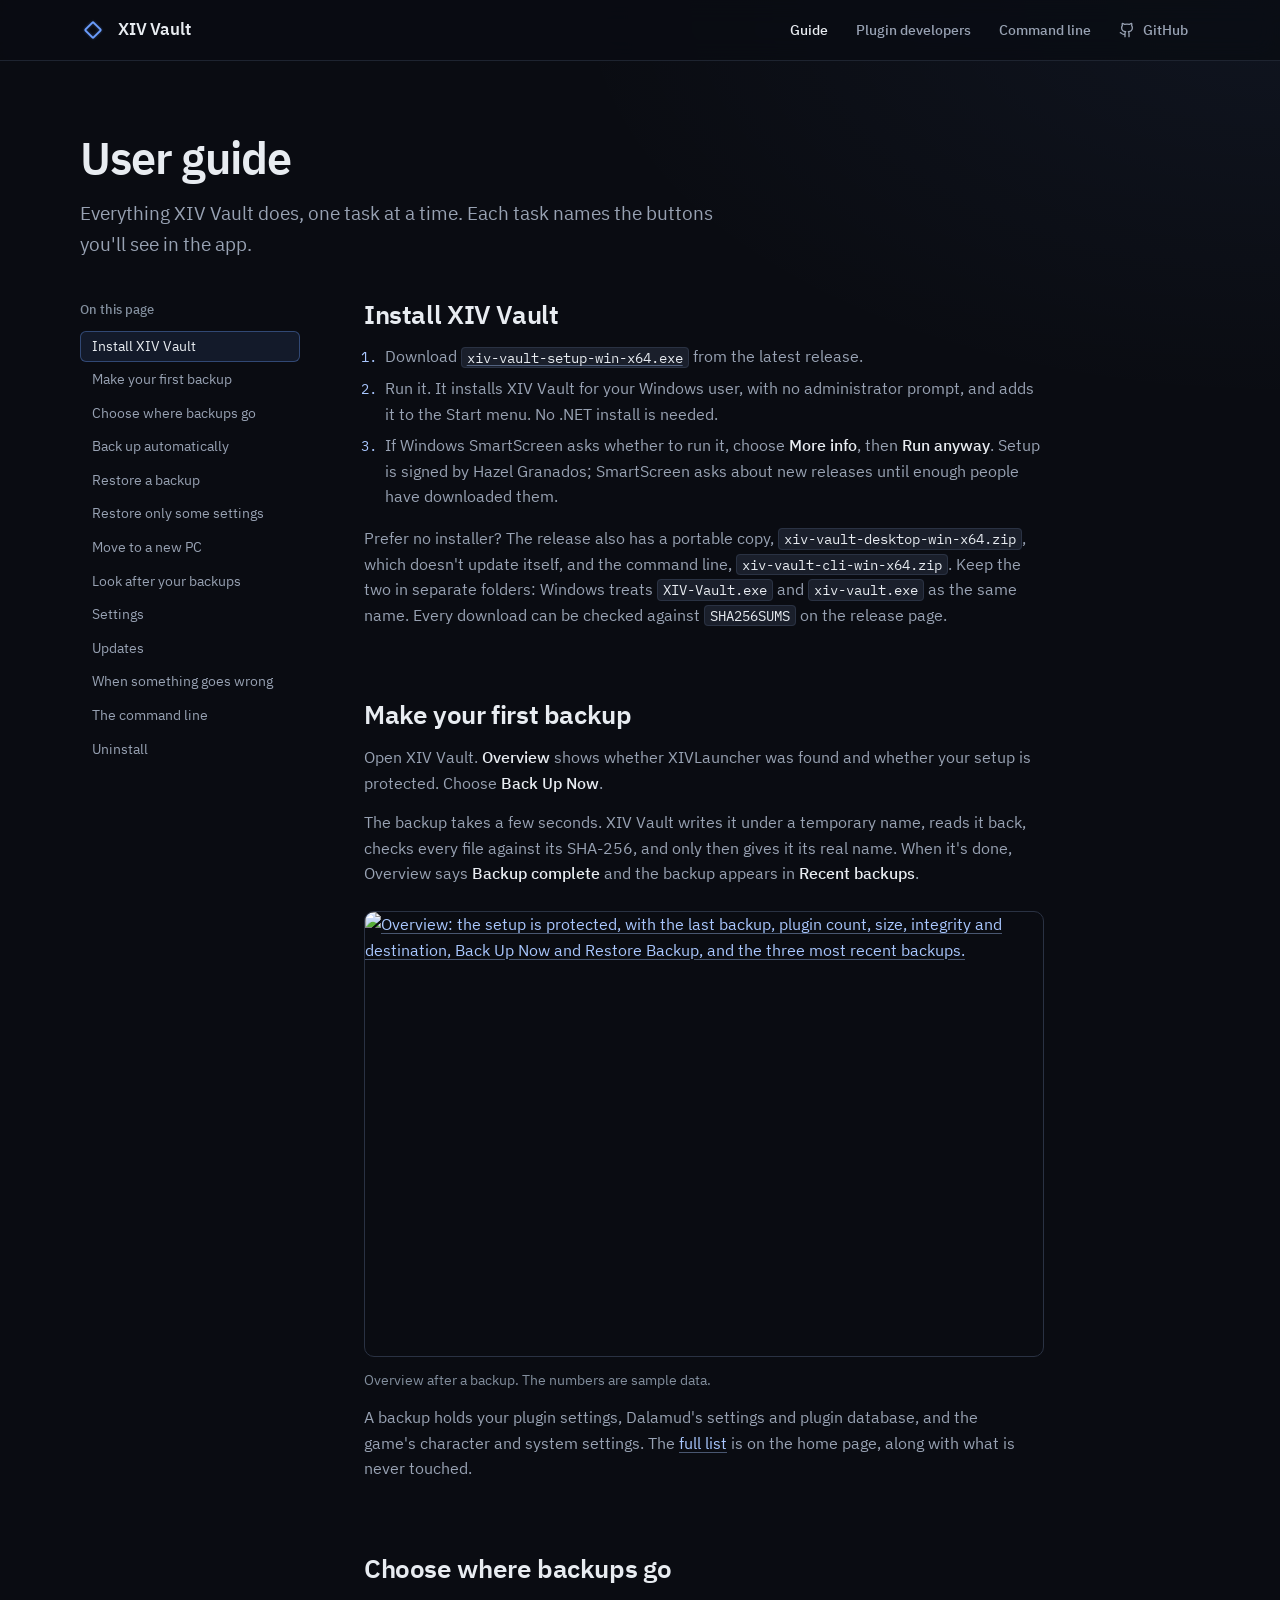
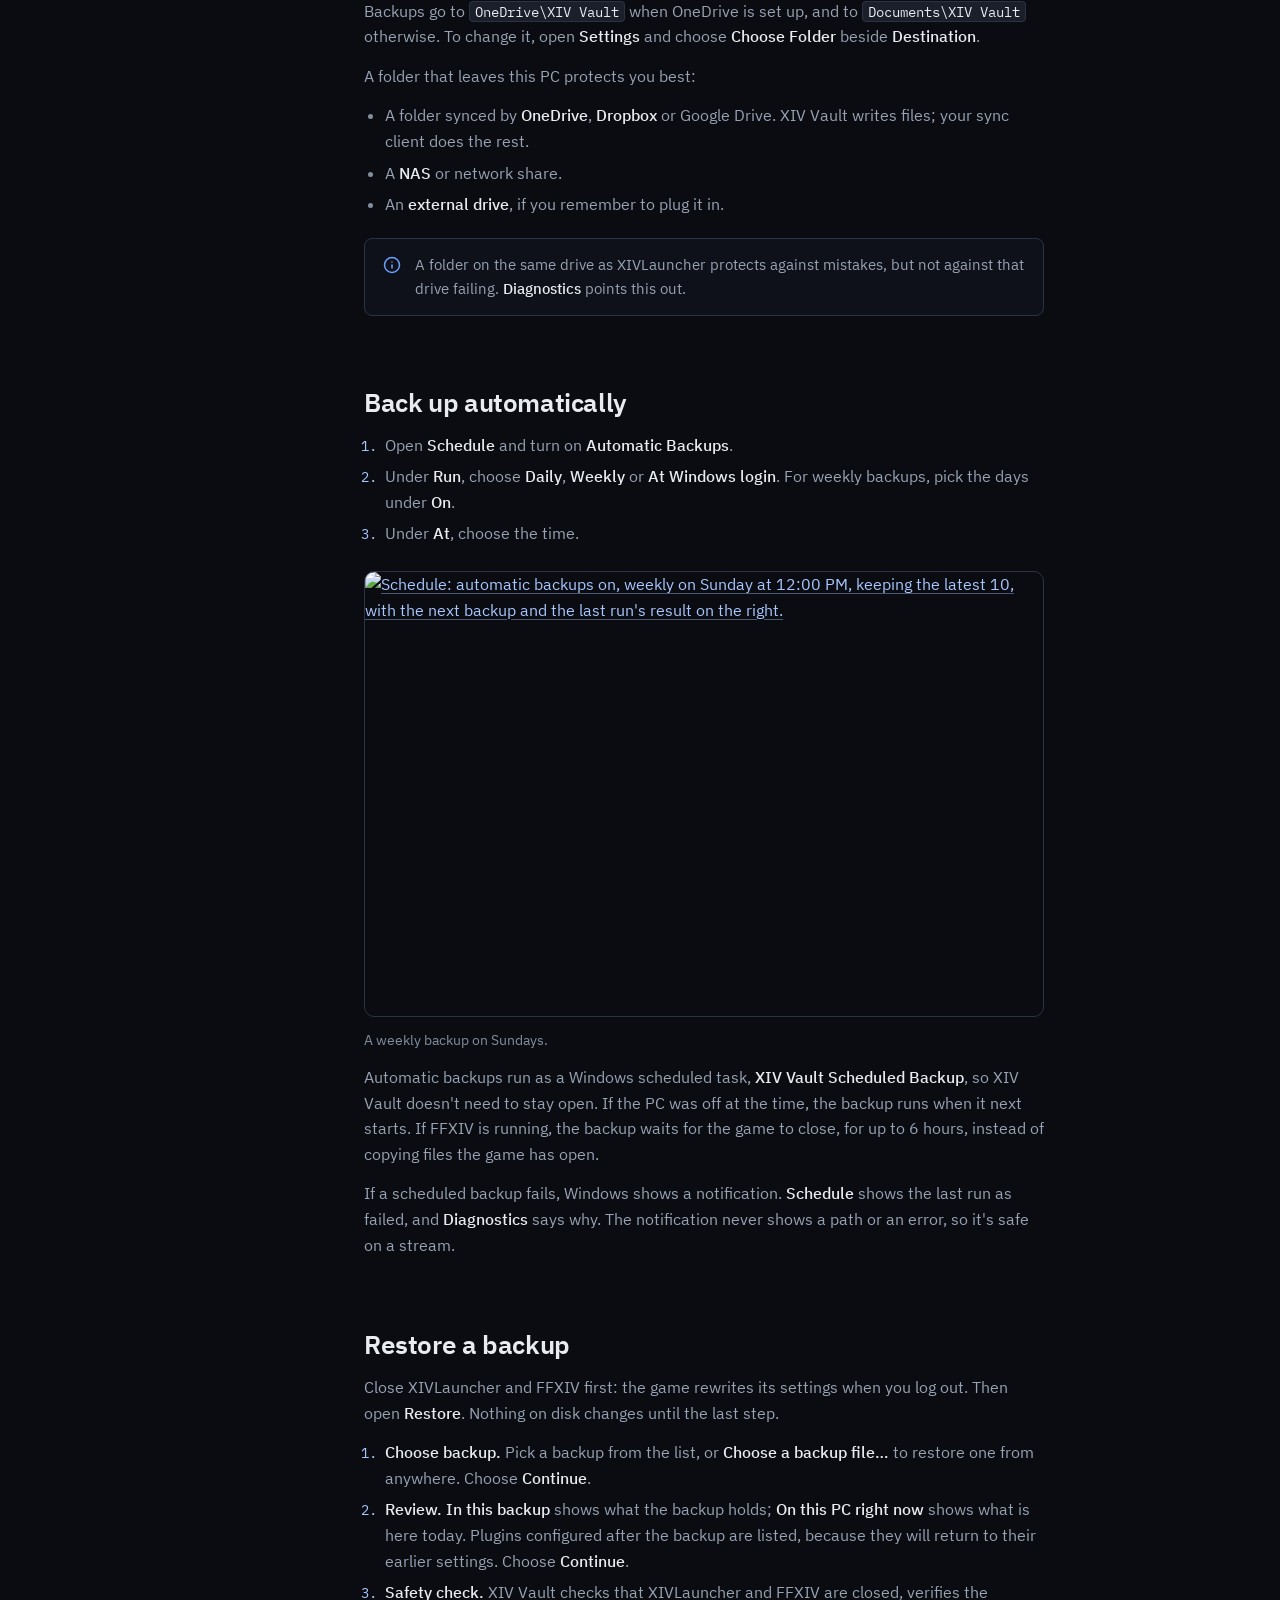
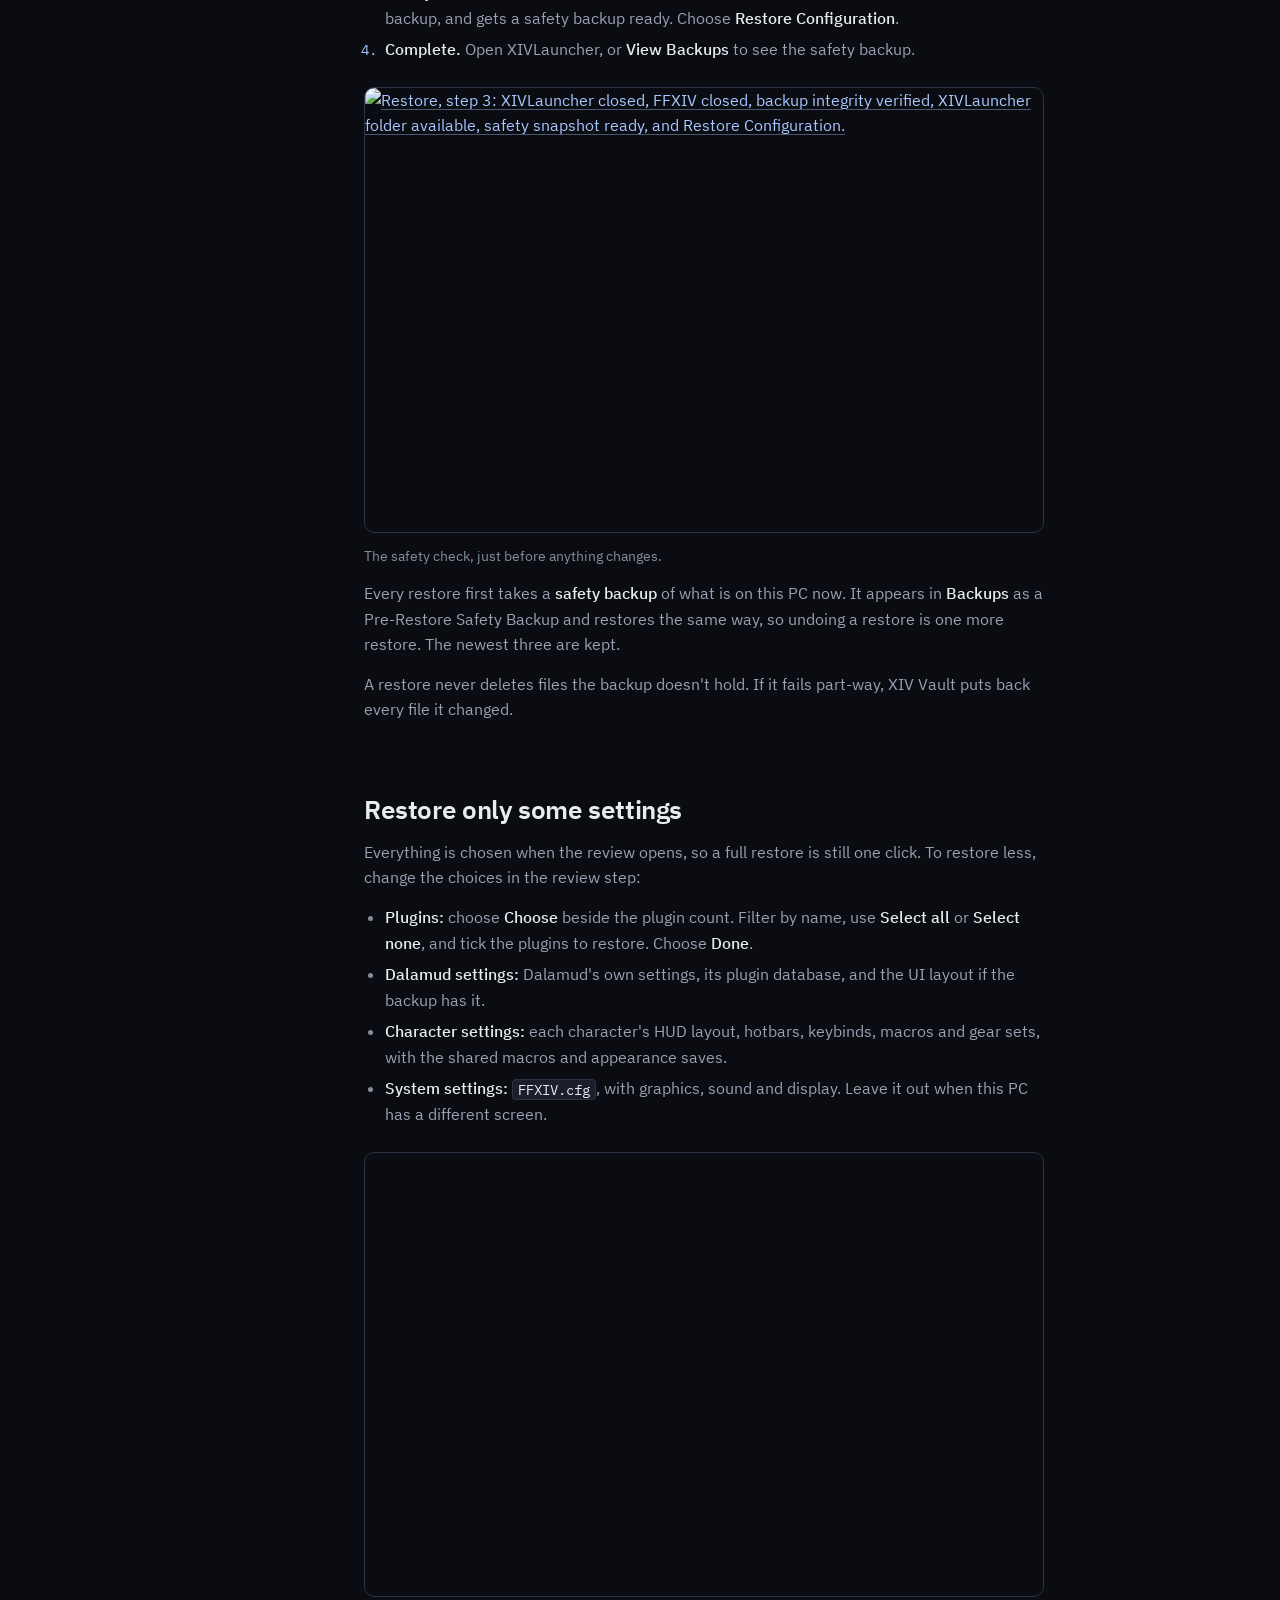
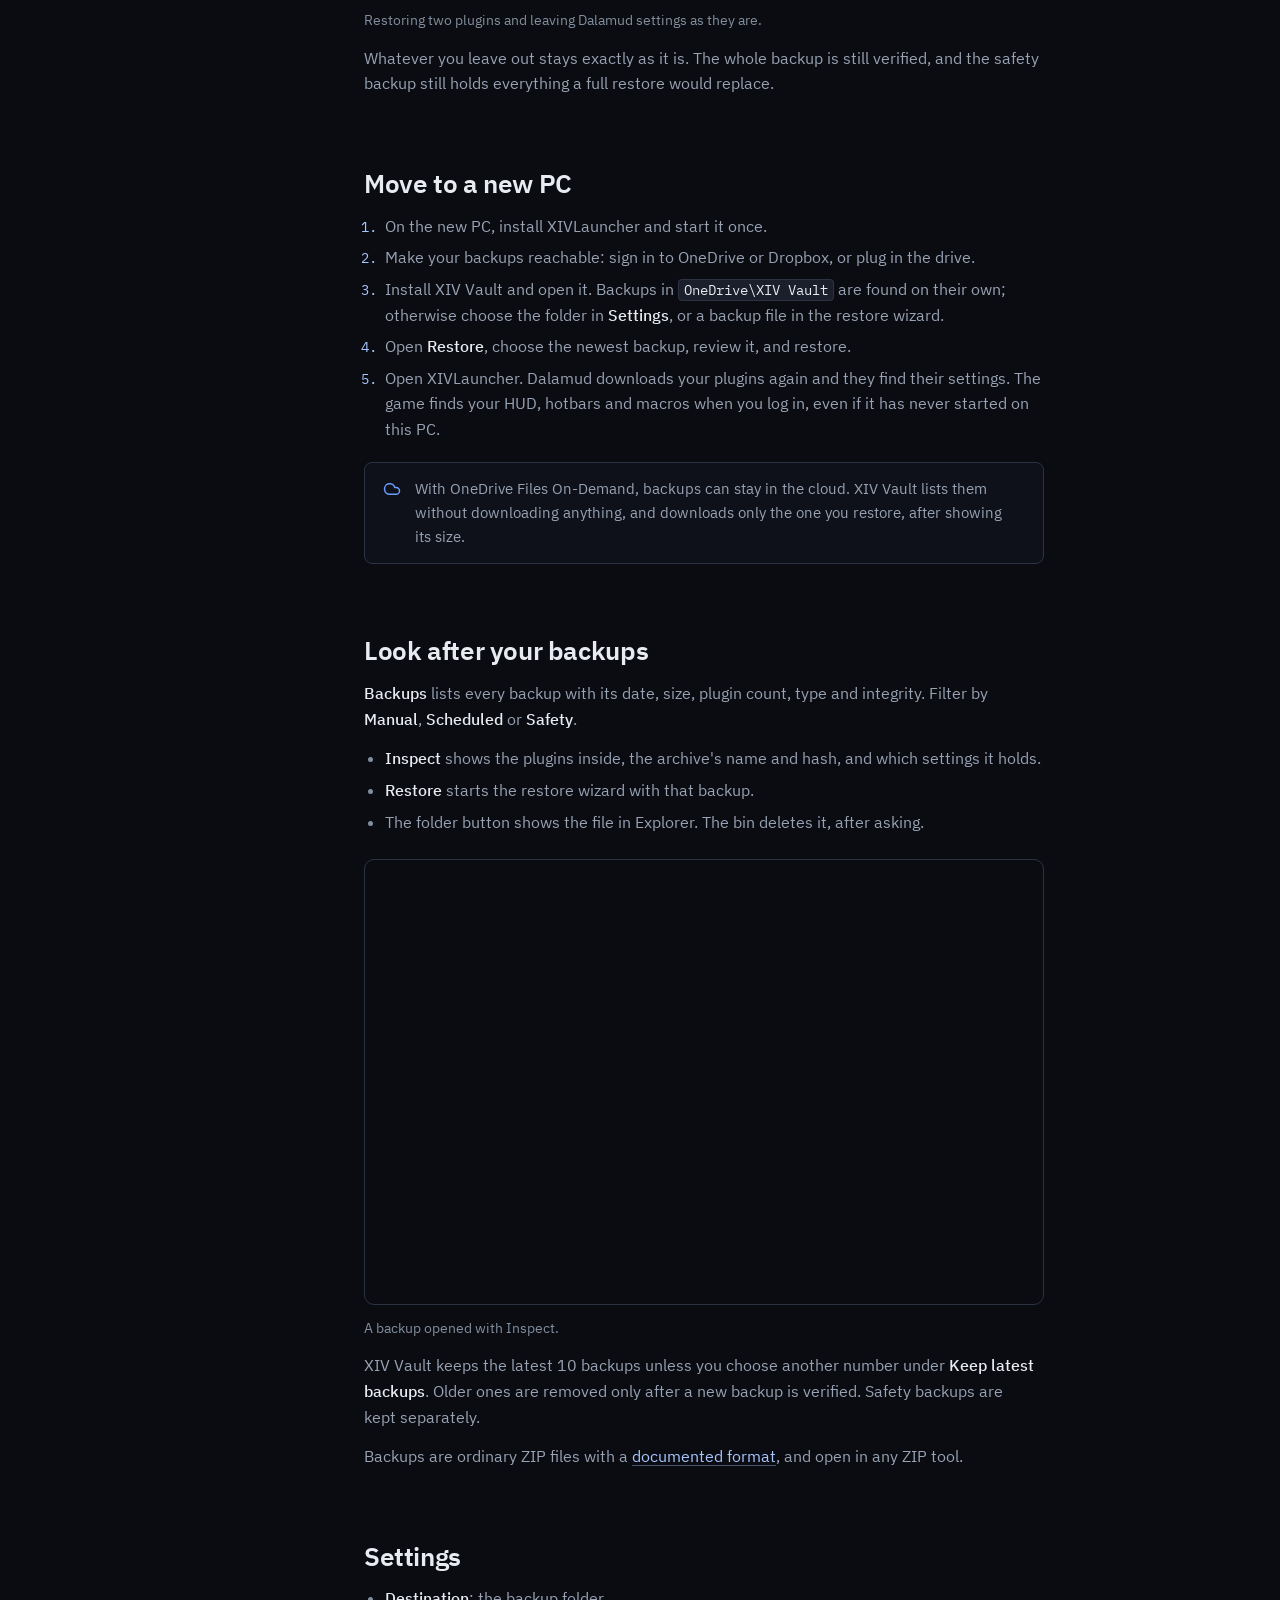
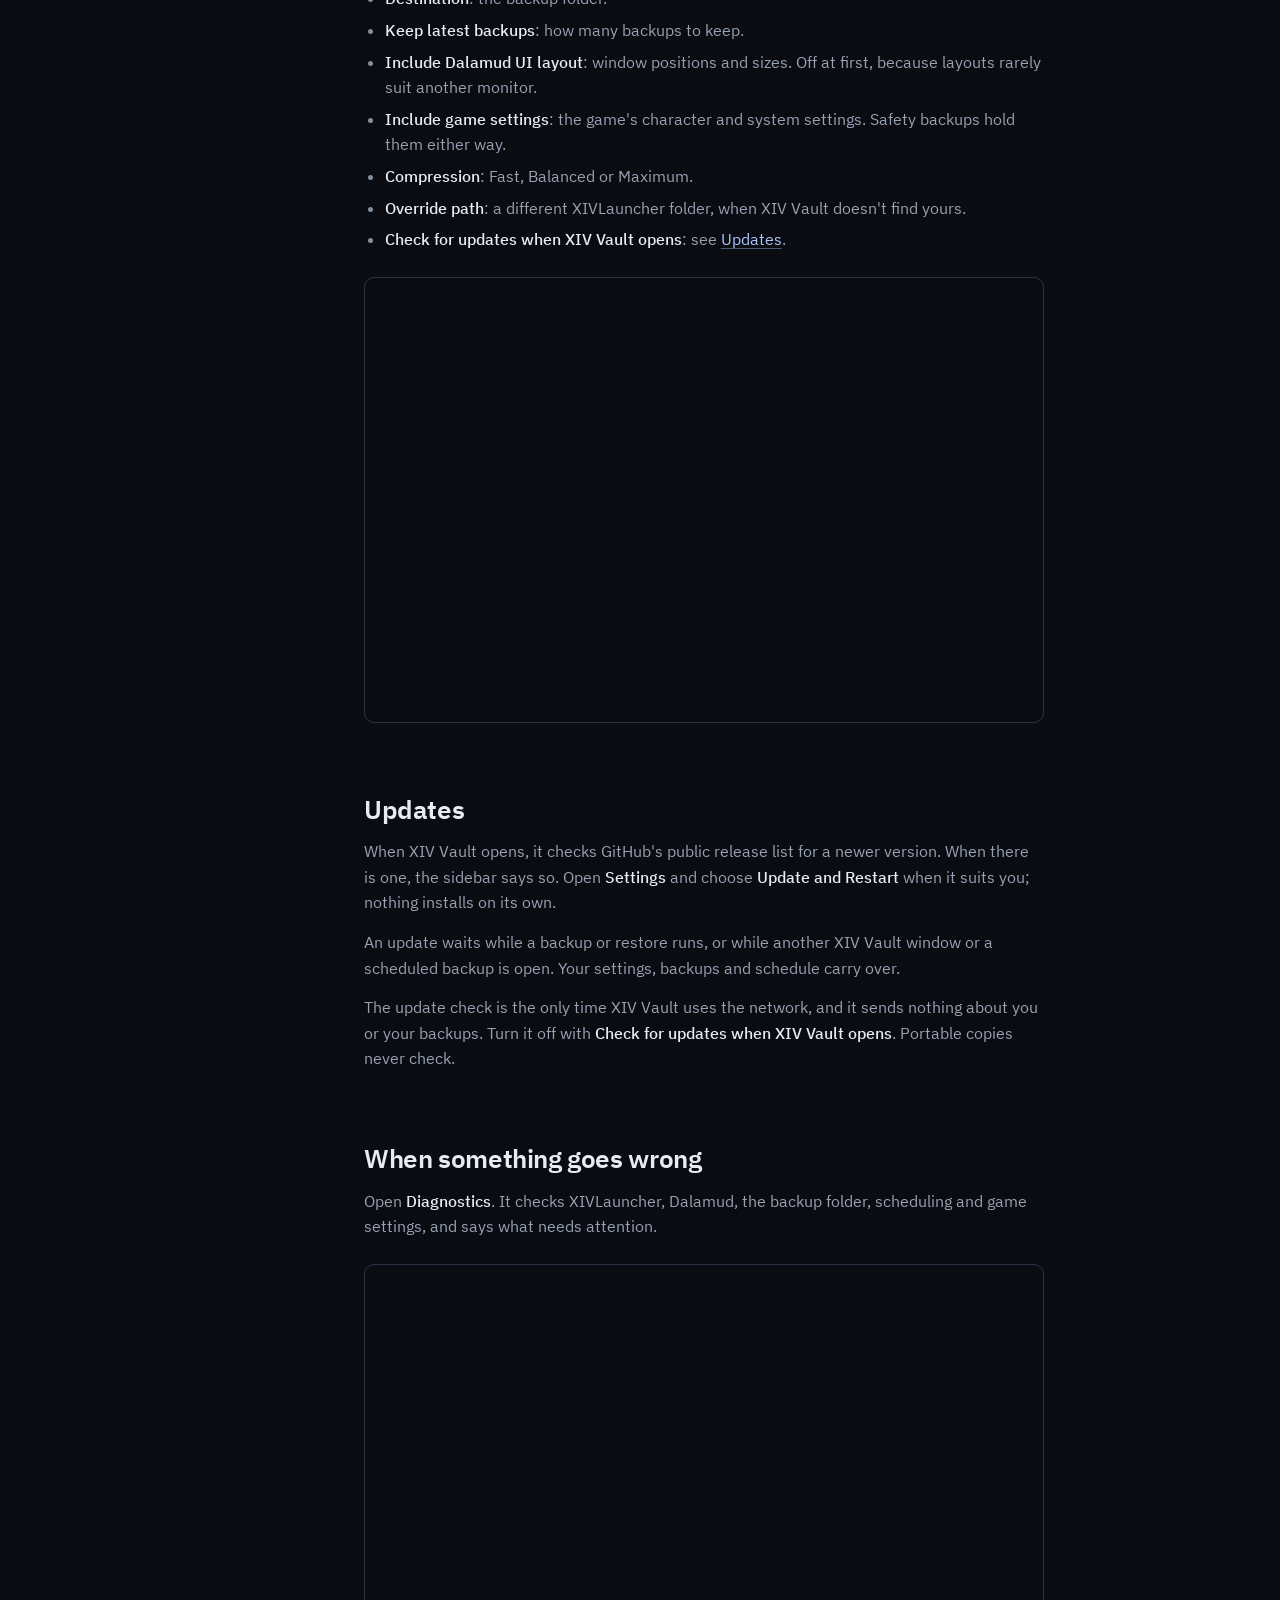
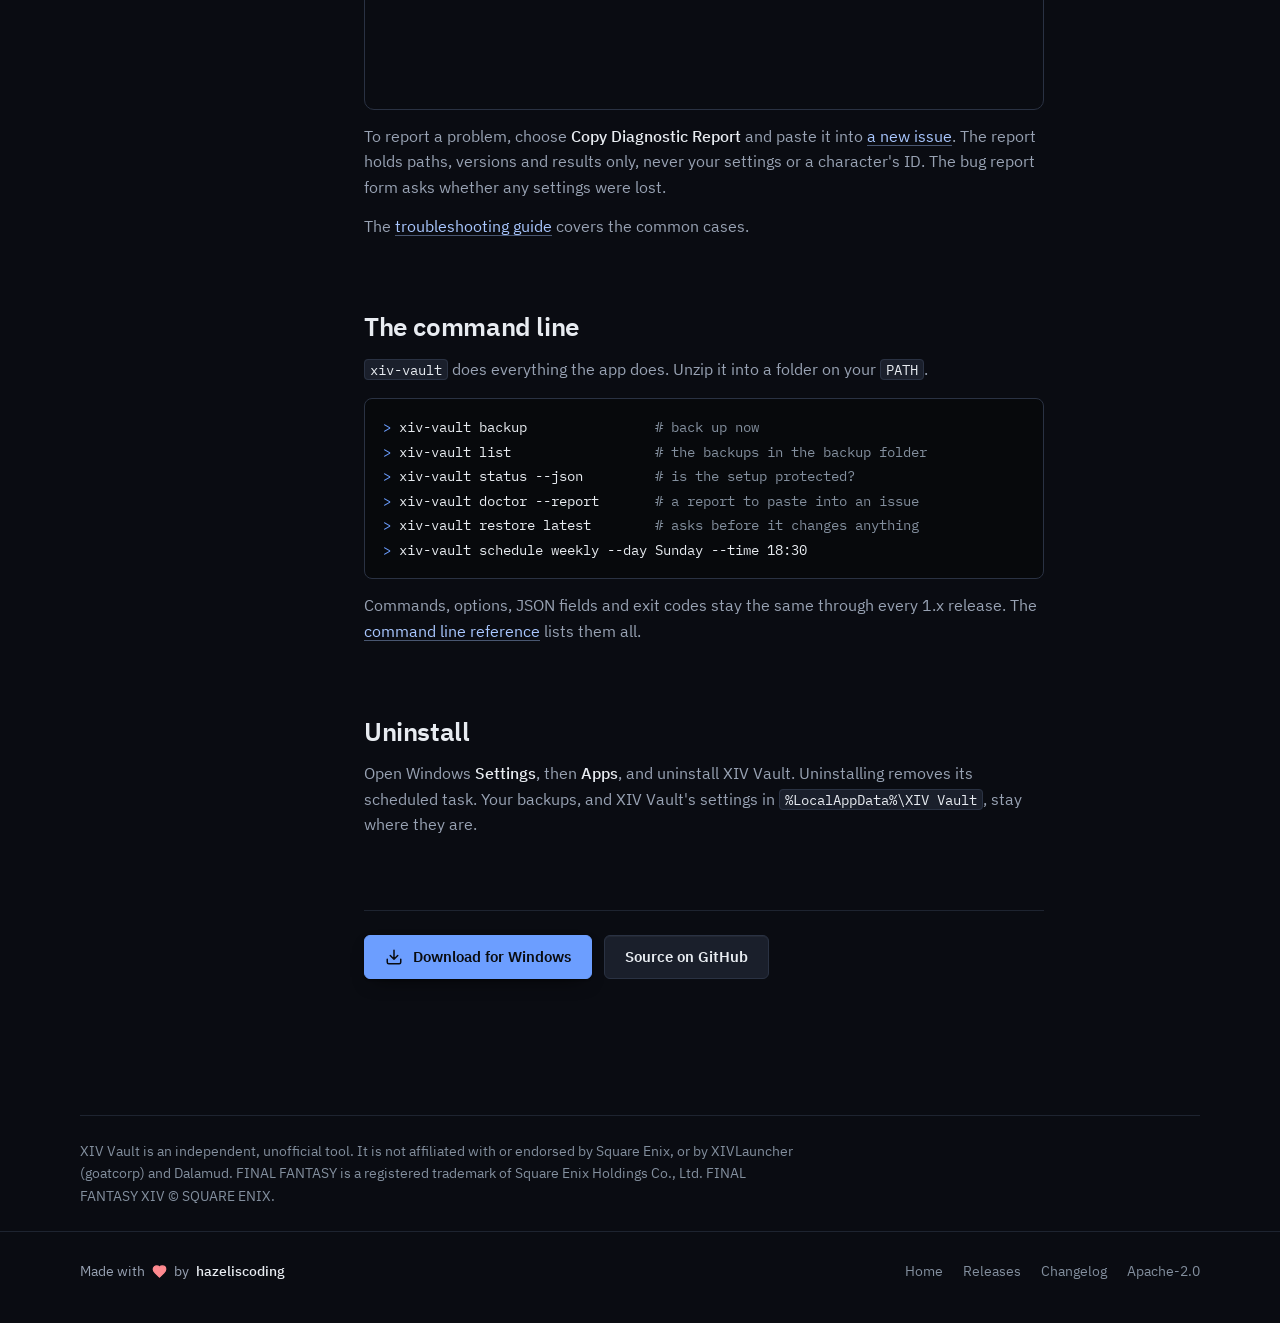
==== site/guide.html @ e8c81f32 "feat(site): add the website and user guide" ====
<!doctype html>
<html lang="en">
<head>
  <meta charset="utf-8">
  <meta name="viewport" content="width=device-width, initial-scale=1">
  <meta http-equiv="Content-Security-Policy" content="default-src 'self'; img-src 'self'; media-src 'self'; style-src 'self'; script-src 'self'; font-src 'self'; connect-src 'none'; object-src 'none'; base-uri 'none'; form-action 'none'">
  <meta name="referrer" content="no-referrer">
  <title>User guide · XIV Vault</title>
  <meta name="description" content="How to back up, schedule and restore your Dalamud and FFXIV settings with XIV Vault, and move them to a new PC.">
  <link rel="canonical" href="https://hazeliscoding.github.io/xiv-vault/guide.html">
  <meta property="og:type" content="article">
  <meta property="og:site_name" content="XIV Vault">
  <meta property="og:title" content="XIV Vault user guide">
  <meta property="og:description" content="Back up, schedule and restore your Dalamud and FFXIV settings, and move them to a new PC.">
  <meta property="og:url" content="https://hazeliscoding.github.io/xiv-vault/guide.html">
  <meta property="og:image" content="https://hazeliscoding.github.io/xiv-vault/assets/generated/og.png">
  <meta name="twitter:card" content="summary_large_image">
  <meta name="theme-color" content="#0a0c12">
  <link rel="icon" href="assets/generated/mark-dark.svg" type="image/svg+xml">
  <link rel="icon" href="assets/generated/app-icon-256.png" type="image/png" sizes="256x256">
  <link rel="stylesheet" href="assets/site.css">
  <script src="assets/site.js" defer></script>
</head>
<body>
  <a class="skip" href="#main">Skip to content</a>

  <header class="site-header">
    <div class="wrap">
      <a class="brand" href="./" aria-label="XIV Vault home">
        <!-- The brand mark from docs/brand/mark-dark.svg. -->
        <svg class="mark" viewBox="0 0 64 64" aria-hidden="true"><defs><filter id="mark-glow" x="-50%" y="-50%" width="200%" height="200%"><feGaussianBlur stdDeviation="3"/></filter></defs><rect x="18" y="18" width="28" height="28" rx="2" transform="rotate(45 32 32)" fill="none" stroke="#6C9EFF" stroke-width="4.5" opacity="0.45" filter="url(#mark-glow)"/><rect x="18" y="18" width="28" height="28" rx="2" transform="rotate(45 32 32)" fill="none" stroke="#6C9EFF" stroke-width="4.5"/></svg>
        XIV Vault
      </a>
      <nav class="site-nav" aria-label="Site">
        <a href="guide.html" aria-current="page">Guide</a>
        <a class="wide" href="./#plugin-developers">Plugin developers</a>
        <a class="wide" href="./#command-line">Command line</a>
        <a href="https://github.com/hazeliscoding/xiv-vault">
          <svg class="icon" viewBox="0 0 24 24" aria-hidden="true"><path d="M15 22v-4a4.8 4.8 0 0 0-1-3.5c3 0 6-2 6-5.5.08-1.25-.27-2.48-1-3.5.28-1.15.28-2.35 0-3.5 0 0-1 0-3 1.5-2.64-.5-5.36-.5-8 0C6 2 5 2 5 2c-.3 1.15-.3 2.35 0 3.5A5.403 5.403 0 0 0 4 9c0 3.5 3 5.5 6 5.5-.39.49-.68 1.05-.85 1.65-.17.6-.22 1.23-.15 1.85v4 M9 18c-4.51 2-5-2-7-2"/></svg>
          GitHub
        </a>
      </nav>
    </div>
  </header>

  <main id="main" class="wrap">
    <div class="guide-head">
      <h1>User guide</h1>
      <p class="lede">Everything XIV Vault does, one task at a time. Each task names the buttons you'll see in the app.</p>
    </div>

    <div class="guide">
      <aside class="toc" aria-labelledby="toc-title">
        <nav aria-labelledby="toc-title">
          <h2 id="toc-title">On this page</h2>
          <ol>
            <li><a href="#install">Install XIV Vault</a></li>
            <li><a href="#first-backup">Make your first backup</a></li>
            <li><a href="#where">Choose where backups go</a></li>
            <li><a href="#schedule">Back up automatically</a></li>
            <li><a href="#restore">Restore a backup</a></li>
            <li><a href="#choose">Restore only some settings</a></li>
            <li><a href="#new-pc">Move to a new PC</a></li>
            <li><a href="#backups">Look after your backups</a></li>
            <li><a href="#settings">Settings</a></li>
            <li><a href="#updates">Updates</a></li>
            <li><a href="#problems">When something goes wrong</a></li>
            <li><a href="#cli">The command line</a></li>
            <li><a href="#uninstall">Uninstall</a></li>
          </ol>
        </nav>
      </aside>

      <article class="article">
        <section id="install" aria-labelledby="install-title">
          <h2 id="install-title">Install XIV Vault</h2>
          <ol>
            <li>Download <a href="https://github.com/hazeliscoding/xiv-vault/releases/latest/download/xiv-vault-setup-win-x64.exe"><code>xiv-vault-setup-win-x64.exe</code></a> from the latest release.</li>
            <li>Run it. It installs XIV Vault for your Windows user, with no administrator prompt, and adds it to the Start menu. No .NET install is needed.</li>
            <li>If Windows SmartScreen asks whether to run it, choose <span class="ui">More info</span>, then <span class="ui">Run anyway</span>. Setup is signed by Hazel Granados; SmartScreen asks about new releases until enough people have downloaded them.</li>
          </ol>
          <p>Prefer no installer? The release also has a portable copy, <code>xiv-vault-desktop-win-x64.zip</code>, which doesn't update itself, and the command line, <code>xiv-vault-cli-win-x64.zip</code>. Keep the two in separate folders: Windows treats <code>XIV-Vault.exe</code> and <code>xiv-vault.exe</code> as the same name. Every download can be checked against <code>SHA256SUMS</code> on the release page.</p>
        </section>

        <section id="first-backup" aria-labelledby="first-backup-title">
          <h2 id="first-backup-title">Make your first backup</h2>
          <p>Open XIV Vault. <span class="ui">Overview</span> shows whether XIVLauncher was found and whether your setup is protected. Choose <span class="ui">Back Up Now</span>.</p>
          <p>The backup takes a few seconds. XIV Vault writes it under a temporary name, reads it back, checks every file against its SHA-256, and only then gives it its real name. When it's done, Overview says <span class="ui">Backup complete</span> and the backup appears in <span class="ui">Recent backups</span>.</p>
          <figure class="shot">
            <a href="assets/generated/overview.png"><img src="assets/generated/overview.png" width="1100" height="720" loading="lazy" decoding="async"
                 alt="Overview: the setup is protected, with the last backup, plugin count, size, integrity and destination, Back Up Now and Restore Backup, and the three most recent backups."><span class="sr-only"> (opens full size)</span></a>
            <figcaption>Overview after a backup. The numbers are sample data.</figcaption>
          </figure>
          <p>A backup holds your plugin settings, Dalamud's settings and plugin database, and the game's character and system settings. The <a href="./#what">full list</a> is on the home page, along with what is never touched.</p>
        </section>

        <section id="where" aria-labelledby="where-title">
          <h2 id="where-title">Choose where backups go</h2>
          <p>Backups go to <code>OneDrive\XIV Vault</code> when OneDrive is set up, and to <code>Documents\XIV Vault</code> otherwise. To change it, open <span class="ui">Settings</span> and choose <span class="ui">Choose Folder</span> beside <span class="ui">Destination</span>.</p>
          <p>A folder that leaves this PC protects you best:</p>
          <ul>
            <li>A folder synced by <strong>OneDrive</strong>, <strong>Dropbox</strong> or Google Drive. XIV Vault writes files; your sync client does the rest.</li>
            <li>A <strong>NAS</strong> or network share.</li>
            <li>An <strong>external drive</strong>, if you remember to plug it in.</li>
          </ul>
          <div class="note">
            <svg class="icon" viewBox="0 0 24 24" aria-hidden="true"><path d="M2 12A10 10 0 1 0 22 12A10 10 0 1 0 2 12Z M12 16v-4 M12 8h.01"/></svg>
            <p>A folder on the same drive as XIVLauncher protects against mistakes, but not against that drive failing. <span class="ui">Diagnostics</span> points this out.</p>
          </div>
        </section>

        <section id="schedule" aria-labelledby="schedule-title">
          <h2 id="schedule-title">Back up automatically</h2>
          <ol>
            <li>Open <span class="ui">Schedule</span> and turn on <span class="ui">Automatic Backups</span>.</li>
            <li>Under <span class="ui">Run</span>, choose <span class="ui">Daily</span>, <span class="ui">Weekly</span> or <span class="ui">At Windows login</span>. For weekly backups, pick the days under <span class="ui">On</span>.</li>
            <li>Under <span class="ui">At</span>, choose the time.</li>
          </ol>
          <figure class="shot">
            <a href="assets/generated/schedule.png"><img src="assets/generated/schedule.png" width="1100" height="720" loading="lazy" decoding="async"
                 alt="Schedule: automatic backups on, weekly on Sunday at 12:00 PM, keeping the latest 10, with the next backup and the last run's result on the right."><span class="sr-only"> (opens full size)</span></a>
            <figcaption>A weekly backup on Sundays.</figcaption>
          </figure>
          <p>Automatic backups run as a Windows scheduled task, <span class="ui">XIV Vault Scheduled Backup</span>, so XIV Vault doesn't need to stay open. If the PC was off at the time, the backup runs when it next starts. If FFXIV is running, the backup waits for the game to close, for up to 6 hours, instead of copying files the game has open.</p>
          <p>If a scheduled backup fails, Windows shows a notification. <span class="ui">Schedule</span> shows the last run as failed, and <span class="ui">Diagnostics</span> says why. The notification never shows a path or an error, so it's safe on a stream.</p>
        </section>

        <section id="restore" aria-labelledby="restore-title">
          <h2 id="restore-title">Restore a backup</h2>
          <p>Close XIVLauncher and FFXIV first: the game rewrites its settings when you log out. Then open <span class="ui">Restore</span>. Nothing on disk changes until the last step.</p>
          <ol>
            <li><strong>Choose backup.</strong> Pick a backup from the list, or <span class="ui">Choose a backup file…</span> to restore one from anywhere. Choose <span class="ui">Continue</span>.</li>
            <li><strong>Review.</strong> <span class="ui">In this backup</span> shows what the backup holds; <span class="ui">On this PC right now</span> shows what is here today. Plugins configured after the backup are listed, because they will return to their earlier settings. Choose <span class="ui">Continue</span>.</li>
            <li><strong>Safety check.</strong> XIV Vault checks that XIVLauncher and FFXIV are closed, verifies the backup, and gets a safety backup ready. Choose <span class="ui">Restore Configuration</span>.</li>
            <li><strong>Complete.</strong> Open XIVLauncher, or <span class="ui">View Backups</span> to see the safety backup.</li>
          </ol>
          <figure class="shot">
            <a href="assets/generated/restore-3-checks.png"><img src="assets/generated/restore-3-checks.png" width="1100" height="720" loading="lazy" decoding="async"
                 alt="Restore, step 3: XIVLauncher closed, FFXIV closed, backup integrity verified, XIVLauncher folder available, safety snapshot ready, and Restore Configuration."><span class="sr-only"> (opens full size)</span></a>
            <figcaption>The safety check, just before anything changes.</figcaption>
          </figure>
          <p>Every restore first takes a <strong>safety backup</strong> of what is on this PC now. It appears in <span class="ui">Backups</span> as a Pre-Restore Safety Backup and restores the same way, so undoing a restore is one more restore. The newest three are kept.</p>
          <p>A restore never deletes files the backup doesn't hold. If it fails part-way, XIV Vault puts back every file it changed.</p>
        </section>

        <section id="choose" aria-labelledby="choose-title">
          <h2 id="choose-title">Restore only some settings</h2>
          <p>Everything is chosen when the review opens, so a full restore is still one click. To restore less, change the choices in the review step:</p>
          <ul>
            <li><strong>Plugins:</strong> choose <span class="ui">Choose</span> beside the plugin count. Filter by name, use <span class="ui">Select all</span> or <span class="ui">Select none</span>, and tick the plugins to restore. Choose <span class="ui">Done</span>.</li>
            <li><strong>Dalamud settings:</strong> Dalamud's own settings, its plugin database, and the UI layout if the backup has it.</li>
            <li><strong>Character settings:</strong> each character's HUD layout, hotbars, keybinds, macros and gear sets, with the shared macros and appearance saves.</li>
            <li><strong>System settings:</strong> <code>FFXIV.cfg</code>, with graphics, sound and display. Leave it out when this PC has a different screen.</li>
          </ul>
          <figure class="shot">
            <a href="assets/generated/restore-2-choose.png"><img src="assets/generated/restore-2-choose.png" width="1100" height="720" loading="lazy" decoding="async"
                 alt="Restore review with the plugin checklist open: a filter box, Select all and Select none, and two of 43 plugins ticked. Dalamud settings are left out."><span class="sr-only"> (opens full size)</span></a>
            <figcaption>Restoring two plugins and leaving Dalamud settings as they are.</figcaption>
          </figure>
          <p>Whatever you leave out stays exactly as it is. The whole backup is still verified, and the safety backup still holds everything a full restore would replace.</p>
        </section>

        <section id="new-pc" aria-labelledby="new-pc-title">
          <h2 id="new-pc-title">Move to a new PC</h2>
          <ol>
            <li>On the new PC, install XIVLauncher and start it once.</li>
            <li>Make your backups reachable: sign in to OneDrive or Dropbox, or plug in the drive.</li>
            <li>Install XIV Vault and open it. Backups in <code>OneDrive\XIV Vault</code> are found on their own; otherwise choose the folder in <span class="ui">Settings</span>, or a backup file in the restore wizard.</li>
            <li>Open <span class="ui">Restore</span>, choose the newest backup, review it, and restore.</li>
            <li>Open XIVLauncher. Dalamud downloads your plugins again and they find their settings. The game finds your HUD, hotbars and macros when you log in, even if it has never started on this PC.</li>
          </ol>
          <div class="note">
            <svg class="icon" viewBox="0 0 24 24" aria-hidden="true"><path d="M17.5 19H9a7 7 0 1 1 6.71-9h1.79a4.5 4.5 0 1 1 0 9Z"/></svg>
            <p>With OneDrive Files On-Demand, backups can stay in the cloud. XIV Vault lists them without downloading anything, and downloads only the one you restore, after showing its size.</p>
          </div>
        </section>

        <section id="backups" aria-labelledby="backups-title">
          <h2 id="backups-title">Look after your backups</h2>
          <p><span class="ui">Backups</span> lists every backup with its date, size, plugin count, type and integrity. Filter by <span class="ui">Manual</span>, <span class="ui">Scheduled</span> or <span class="ui">Safety</span>.</p>
          <ul>
            <li><span class="ui">Inspect</span> shows the plugins inside, the archive's name and hash, and which settings it holds.</li>
            <li><span class="ui">Restore</span> starts the restore wizard with that backup.</li>
            <li>The folder button shows the file in Explorer. The bin deletes it, after asking.</li>
          </ul>
          <figure class="shot">
            <a href="assets/generated/backups-inspect.png"><img src="assets/generated/backups-inspect.png" width="1100" height="720" loading="lazy" decoding="async"
                 alt="Backups: eight backups, the first one open to show its plugins, archive name, hash and contents."><span class="sr-only"> (opens full size)</span></a>
            <figcaption>A backup opened with Inspect.</figcaption>
          </figure>
          <p>XIV Vault keeps the latest 10 backups unless you choose another number under <span class="ui">Keep latest backups</span>. Older ones are removed only after a new backup is verified. Safety backups are kept separately.</p>
          <p>Backups are ordinary ZIP files with a <a href="https://github.com/hazeliscoding/xiv-vault/blob/main/docs/backup-format.md">documented format</a>, and open in any ZIP tool.</p>
        </section>

        <section id="settings" aria-labelledby="settings-title">
          <h2 id="settings-title">Settings</h2>
          <ul>
            <li><span class="ui">Destination</span>: the backup folder.</li>
            <li><span class="ui">Keep latest backups</span>: how many backups to keep.</li>
            <li><span class="ui">Include Dalamud UI layout</span>: window positions and sizes. Off at first, because layouts rarely suit another monitor.</li>
            <li><span class="ui">Include game settings</span>: the game's character and system settings. Safety backups hold them either way.</li>
            <li><span class="ui">Compression</span>: Fast, Balanced or Maximum.</li>
            <li><span class="ui">Override path</span>: a different XIVLauncher folder, when XIV Vault doesn't find yours.</li>
            <li><span class="ui">Check for updates when XIV Vault opens</span>: see <a href="#updates">Updates</a>.</li>
          </ul>
          <figure class="shot">
            <a href="assets/generated/settings.png"><img src="assets/generated/settings.png" width="1100" height="720" loading="lazy" decoding="async"
                 alt="Settings: destination, keep latest backups, include Dalamud UI layout, include game settings, compression, the detected XIVLauncher path and updates."><span class="sr-only"> (opens full size)</span></a>
          </figure>
        </section>

        <section id="updates" aria-labelledby="updates-title">
          <h2 id="updates-title">Updates</h2>
          <p>When XIV Vault opens, it checks GitHub's public release list for a newer version. When there is one, the sidebar says so. Open <span class="ui">Settings</span> and choose <span class="ui">Update and Restart</span> when it suits you; nothing installs on its own.</p>
          <p>An update waits while a backup or restore runs, or while another XIV Vault window or a scheduled backup is open. Your settings, backups and schedule carry over.</p>
          <p>The update check is the only time XIV Vault uses the network, and it sends nothing about you or your backups. Turn it off with <span class="ui">Check for updates when XIV Vault opens</span>. Portable copies never check.</p>
        </section>

        <section id="problems" aria-labelledby="problems-title">
          <h2 id="problems-title">When something goes wrong</h2>
          <p>Open <span class="ui">Diagnostics</span>. It checks XIVLauncher, Dalamud, the backup folder, scheduling and game settings, and says what needs attention.</p>
          <figure class="shot">
            <a href="assets/generated/diagnostics.png"><img src="assets/generated/diagnostics.png" width="1100" height="720" loading="lazy" decoding="async"
                 alt="Diagnostics: 18 checks passed across XIVLauncher, Dalamud, backup destination, scheduling and game settings, with Copy Diagnostic Report."><span class="sr-only"> (opens full size)</span></a>
          </figure>
          <p>To report a problem, choose <span class="ui">Copy Diagnostic Report</span> and paste it into <a href="https://github.com/hazeliscoding/xiv-vault/issues/new/choose">a new issue</a>. The report holds paths, versions and results only, never your settings or a character's ID. The bug report form asks whether any settings were lost.</p>
          <p>The <a href="https://github.com/hazeliscoding/xiv-vault/blob/main/docs/troubleshooting.md">troubleshooting guide</a> covers the common cases.</p>
        </section>

        <section id="cli" aria-labelledby="cli-title">
          <h2 id="cli-title">The command line</h2>
          <p><code>xiv-vault</code> does everything the app does. Unzip it into a folder on your <code>PATH</code>.</p>
          <div class="terminal" role="region" aria-label="Command line examples" tabindex="0">
<pre><span class="prompt" aria-hidden="true">&gt; </span>xiv-vault backup                <span class="comment"># back up now</span>
<span class="prompt" aria-hidden="true">&gt; </span>xiv-vault list                  <span class="comment"># the backups in the backup folder</span>
<span class="prompt" aria-hidden="true">&gt; </span>xiv-vault status --json         <span class="comment"># is the setup protected?</span>
<span class="prompt" aria-hidden="true">&gt; </span>xiv-vault doctor --report       <span class="comment"># a report to paste into an issue</span>
<span class="prompt" aria-hidden="true">&gt; </span>xiv-vault restore latest        <span class="comment"># asks before it changes anything</span>
<span class="prompt" aria-hidden="true">&gt; </span>xiv-vault schedule weekly --day Sunday --time 18:30</pre>
          </div>
          <p>Commands, options, JSON fields and exit codes stay the same through every 1.x release. The <a href="https://github.com/hazeliscoding/xiv-vault/blob/main/docs/cli.md">command line reference</a> lists them all.</p>
        </section>

        <section id="uninstall" aria-labelledby="uninstall-title">
          <h2 id="uninstall-title">Uninstall</h2>
          <p>Open Windows <span class="ui">Settings</span>, then <span class="ui">Apps</span>, and uninstall XIV Vault. Uninstalling removes its scheduled task. Your backups, and XIV Vault's settings in <code>%LocalAppData%\XIV Vault</code>, stay where they are.</p>
        </section>

        <nav class="next" aria-label="More">
          <a class="button primary" href="https://github.com/hazeliscoding/xiv-vault/releases/latest/download/xiv-vault-setup-win-x64.exe">
            <svg class="icon" viewBox="0 0 24 24" aria-hidden="true"><path d="M21 15v4a2 2 0 0 1-2 2H5a2 2 0 0 1-2-2v-4 M7 10l5 5 5-5 M12 15V3"/></svg>
            Download for Windows
          </a>
          <a class="button" href="https://github.com/hazeliscoding/xiv-vault">Source on GitHub</a>
        </nav>
      </article>
    </div>

    <div class="disclaimer">
      <p>XIV Vault is an independent, unofficial tool. It is not affiliated with or endorsed by Square Enix, or by XIVLauncher (goatcorp) and Dalamud. FINAL FANTASY is a registered trademark of Square Enix Holdings Co., Ltd. FINAL FANTASY XIV © SQUARE ENIX.</p>
    </div>
  </main>

  <footer class="site-footer">
    <div class="wrap">
      <a class="made" href="https://github.com/hazeliscoding/xiv-vault">
        Made with
        <svg class="icon heart" viewBox="0 0 24 24" aria-hidden="true"><path d="M19 14c1.49-1.46 3-3.21 3-5.5A5.5 5.5 0 0 0 16.5 3c-1.76 0-3 .5-4.5 2-1.5-1.5-2.74-2-4.5-2A5.5 5.5 0 0 0 2 8.5c0 2.3 1.5 4.05 3 5.5l7 7Z"/></svg>
        <span class="sr-only">love</span>
        by <strong>hazeliscoding</strong>
      </a>
      <ul class="footer-links">
        <li><a href="./">Home</a></li>
        <li><a href="https://github.com/hazeliscoding/xiv-vault/releases">Releases</a></li>
        <li><a href="https://github.com/hazeliscoding/xiv-vault/blob/main/CHANGELOG.md">Changelog</a></li>
        <li><a href="https://github.com/hazeliscoding/xiv-vault/blob/main/LICENSE">Apache-2.0</a></li>
      </ul>
    </div>
  </footer>
</body>
</html>
---- site/assets/site.css ----
/* XIV Vault website. The app's own tokens (src/XivVault.Desktop/Themes/Tokens.axaml), dark like the app. */

@font-face { font-family: "IBM Plex Sans"; font-weight: 400; font-display: swap; src: url("fonts/IBMPlexSans-Regular.woff2") format("woff2"); }
@font-face { font-family: "IBM Plex Sans"; font-weight: 500; font-display: swap; src: url("fonts/IBMPlexSans-Medium.woff2") format("woff2"); }
@font-face { font-family: "IBM Plex Sans"; font-weight: 600; font-display: swap; src: url("fonts/IBMPlexSans-SemiBold.woff2") format("woff2"); }
@font-face { font-family: "IBM Plex Mono"; font-weight: 400; font-display: swap; src: url("fonts/IBMPlexMono-Regular.woff2") format("woff2"); }
@font-face { font-family: "IBM Plex Mono"; font-weight: 500; font-display: swap; src: url("fonts/IBMPlexMono-Medium.woff2") format("woff2"); }

:root {
  color-scheme: dark;
  --backdrop: #05070b;
  --bg0: #0a0c12;
  --bg1: #0e1119;
  --bg2: #141822;
  --bg3: #1a1f2b;
  --bg4: #212736;
  --inset: #07090c;
  --border1: #1e2430;
  --border2: #2a3243;
  --border3: #3a4453;
  --text1: #e8ecf1;
  --text2: #98a2b3;
  --text3: #838f9e;
  --text-inverse: #0a0c10;
  --accent: #6c9eff;
  --accent-hover: #8db4ff;
  --accent-active: #4f86f0;
  --accent-text: #a9c7ff;
  --accent-subtle: rgb(108 158 255 / 0.1);
  --accent-border: rgb(108 158 255 / 0.35);
  --healthy: #3cd5de;
  --healthy-text: #86e7ec;
  --healthy-subtle: rgb(60 213 222 / 0.1);
  --heart: #ff8a90;
  --sans: "IBM Plex Sans", system-ui, sans-serif;
  --mono: "IBM Plex Mono", ui-monospace, monospace;
  --wrap: 1120px;
  --gutter: clamp(16px, 4vw, 32px);
  --measure: 68ch;
  --ease-out: cubic-bezier(0.16, 1, 0.3, 1);
}

*, *::before, *::after { box-sizing: border-box; }

html {
  background: var(--bg0);
  scrollbar-color: var(--border3) var(--bg0);
  scroll-padding-top: 84px;
  -webkit-text-size-adjust: 100%;
}

@media (prefers-reduced-motion: no-preference) {
  html { scroll-behavior: smooth; }
}

body {
  margin: 0;
  min-height: 100vh;
  font: 400 16px/1.6 var(--sans);
  color: var(--text2);
  caret-color: var(--accent);
  /* The app's page light: a violet wash from the top left, blue from the right. */
  background:
    radial-gradient(1200px 600px at 8% -10%, rgb(180 142 255 / 0.07), transparent 65%),
    radial-gradient(1100px 620px at 100% 0%, rgb(108 158 255 / 0.06), transparent 65%),
    var(--bg0);
  background-repeat: no-repeat;
  -webkit-font-smoothing: antialiased;
  text-rendering: optimizeLegibility;
}

::selection { background: rgb(108 158 255 / 0.35); color: var(--text1); }

img, video, svg { display: block; max-width: 100%; }
[hidden] { display: none !important; }

h1, h2, h3 { color: var(--text1); font-weight: 600; text-wrap: balance; margin: 0; }

p { margin: 0; text-wrap: pretty; }

a {
  color: var(--accent-text);
  text-decoration: underline;
  text-decoration-thickness: 1px;
  text-underline-offset: 3px;
  text-decoration-color: rgb(169 199 255 / 0.4);
  transition: color 160ms var(--ease-out), text-decoration-color 160ms var(--ease-out);
}
/* Low specificity, so buttons and the skip link keep their own hover colors. */
a:where(:not(.button, .skip)):hover { color: var(--text1); text-decoration-color: currentColor; }

:focus-visible {
  outline: 2px solid var(--accent);
  outline-offset: 3px;
  border-radius: 4px;
}

code, kbd, .mono {
  font-family: var(--mono);
  font-size: 0.875em;
  font-variant-numeric: tabular-nums;
}
code {
  color: var(--text1);
  background: var(--bg3);
  border: 1px solid var(--border2);
  border-radius: 4px;
  padding: 0.05em 0.35em;
  white-space: nowrap;
}
/* Long paths may wrap on a phone rather than push the page sideways. */
@media (max-width: 720px) {
  code { white-space: normal; overflow-wrap: anywhere; -webkit-box-decoration-break: clone; box-decoration-break: clone; }
}

.icon {
  width: 1em;
  height: 1em;
  flex: none;
  fill: none;
  stroke: currentColor;
  stroke-width: 2;
  stroke-linecap: round;
  stroke-linejoin: round;
}

.sr-only {
  position: absolute;
  width: 1px;
  height: 1px;
  overflow: hidden;
  clip: rect(0 0 0 0);
  white-space: nowrap;
}

.skip {
  position: absolute;
  left: var(--gutter);
  top: -60px;
  z-index: 20;
  padding: 8px 14px;
  background: var(--accent);
  color: var(--text-inverse);
  font-weight: 600;
  border-radius: 6px;
  text-decoration: none;
}
.skip:focus { top: 12px; }
.skip:hover { color: var(--text-inverse); background: var(--accent-hover); }

.wrap {
  width: min(100% - 2 * var(--gutter), var(--wrap));
  margin-inline: auto;
}

/* Header */

.site-header {
  position: sticky;
  top: 0;
  z-index: 10;
  background: rgb(10 12 18 / 0.92);
  border-bottom: 1px solid var(--border1);
}
@supports (backdrop-filter: blur(1px)) {
  .site-header { background: rgb(10 12 18 / 0.78); backdrop-filter: blur(12px) saturate(1.2); }
}
.site-header .wrap {
  display: flex;
  align-items: center;
  gap: 24px;
  height: 60px;
}
.brand {
  display: inline-flex;
  align-items: center;
  gap: 12px;
  color: var(--text1);
  font-weight: 600;
  font-size: 17px;
  letter-spacing: -0.01em;
  text-decoration: none;
  margin-right: auto;
}
.brand:hover { color: var(--text1); }
.brand .mark { width: 26px; height: 26px; }
.site-nav { display: flex; align-items: center; gap: 4px; }
.site-nav a {
  display: inline-flex;
  align-items: center;
  gap: 8px;
  min-height: 36px;
  padding: 0 12px;
  border-radius: 6px;
  color: var(--text2);
  font-size: 14px;
  font-weight: 500;
  text-decoration: none;
}
.site-nav a:hover { color: var(--text1); background: var(--bg3); }
.site-nav a[aria-current="page"] { color: var(--text1); }
.site-nav .icon { font-size: 16px; }

@media (max-width: 720px) {
  .site-nav .wide { display: none; }
}

/* Buttons, as in the app: primary is the accent, secondary a raised dark surface. */

.button {
  display: inline-flex;
  align-items: center;
  justify-content: center;
  gap: 10px;
  min-height: 44px;
  padding: 0 20px;
  border: 1px solid var(--border2);
  border-radius: 6px;
  background: var(--bg3);
  box-shadow: inset 0 1px 0 rgb(255 255 255 / 0.04);
  color: var(--text1);
  font: 600 15px/1 var(--sans);
  text-decoration: none;
  cursor: pointer;
  transition: background-color 160ms var(--ease-out), border-color 160ms var(--ease-out), transform 160ms var(--ease-out);
}
.button:hover { background: var(--bg4); border-color: var(--border3); }
.button:active { transform: translateY(1px); }
.button .icon { font-size: 18px; }
.button.primary {
  background: var(--accent);
  border-color: var(--accent);
  color: var(--text-inverse);
  box-shadow: 0 1px 2px rgb(0 0 0 / 0.4), 0 8px 20px -10px rgb(0 0 0 / 0.8);
}
.button.primary:hover { background: var(--accent-hover); border-color: var(--accent-hover); }
.button.primary:active { background: var(--accent-active); }

/* Hero */

.hero { padding: clamp(40px, 6vw, 72px) 0 0; }
.hero h1 {
  font-size: clamp(2.25rem, 1.2rem + 3vw, 3.3rem);
  line-height: 1.08;
  letter-spacing: -0.03em;
  max-width: 21ch;
}
.lede {
  margin-top: 22px;
  max-width: 60ch;
  font-size: clamp(1.05rem, 1rem + 0.3vw, 1.2rem);
  line-height: 1.6;
  color: var(--text2);
}
.lede strong { color: var(--text1); font-weight: 500; }
.actions { display: flex; flex-wrap: wrap; gap: 12px; margin-top: 32px; }
.fine {
  display: flex;
  flex-wrap: wrap;
  gap: 6px 18px;
  margin: 18px 0 0;
  padding: 0;
  list-style: none;
  font-size: 14px;
  color: var(--text3);
}
.fine li { display: inline-flex; align-items: center; gap: 8px; }
.fine .icon { color: var(--healthy); font-size: 15px; }

/* The demo sits in a window frame at about the app's own size. */

.demo {
  position: relative;
  margin: clamp(32px, 5vw, 48px) 0 0;
}
.demo-frame {
  position: relative;
  border: 1px solid var(--border2);
  border-radius: 10px;
  overflow: hidden;
  background: var(--bg1);
  aspect-ratio: 1100 / 720;
  box-shadow: 0 2px 4px rgb(0 0 0 / 0.4), 0 30px 80px -20px rgb(0 0 0 / 0.8);
}
.demo-frame video { width: 100%; height: 100%; object-fit: cover; }
.demo figcaption {
  display: flex;
  align-items: center;
  justify-content: space-between;
  gap: 16px;
  margin-top: 14px;
  font-size: 14px;
  color: var(--text3);
}
.demo-toggle {
  display: inline-flex;
  align-items: center;
  gap: 8px;
  min-height: 32px;
  padding: 0 12px;
  border: 1px solid var(--border2);
  border-radius: 6px;
  background: var(--bg2);
  color: var(--text2);
  font: 500 13px/1 var(--sans);
  cursor: pointer;
  flex: none;
}
.demo-toggle:hover { color: var(--text1); border-color: var(--border3); }

/* Sections: one column of short answers, each opened by the question it answers. */

.section { padding: clamp(64px, 10vw, 112px) 0 0; }
.section > .wrap > h2,
.section-head h2 {
  font-size: clamp(1.6rem, 1.2rem + 1.4vw, 2.1rem);
  line-height: 1.15;
  letter-spacing: -0.02em;
  max-width: 24ch;
}
.section-intro { margin-top: 16px; max-width: var(--measure); font-size: 1.05rem; }
.prose { max-width: var(--measure); }
.prose > * + * { margin-top: 16px; }
.prose strong { color: var(--text1); font-weight: 500; }

/* What is backed up: the two folders, set like the folders they are. */

.folders { display: grid; gap: 20px; margin-top: 36px; }
.folder {
  border: 1px solid var(--border1);
  border-radius: 10px;
  background: var(--bg1);
  overflow: hidden;
}
.folder table { width: 100%; border-collapse: collapse; }
.folder caption {
  padding: 14px 20px;
  text-align: left;
  background: var(--bg2);
  border-bottom: 1px solid var(--border1);
  color: var(--text1);
  font: 500 14px/1.4 var(--mono);
  overflow-wrap: anywhere;
}
.folder .path { display: flex; align-items: center; gap: 10px; }
.folder caption .icon { color: var(--accent); font-size: 17px; }
.folder caption small { margin-left: auto; font: 400 13px/1.4 var(--sans); color: var(--text3); white-space: nowrap; }
.folder th, .folder td { padding: 12px 20px; text-align: left; vertical-align: top; border-top: 1px solid var(--border1); }
.folder thead th {
  padding-block: 10px;
  border-top: 0;
  font-size: 13px;
  font-weight: 500;
  color: var(--text3);
}
.folder tbody th {
  font: 500 14px/1.5 var(--mono);
  color: var(--text1);
  overflow-wrap: anywhere;
}
.folder td.state { white-space: nowrap; font-size: 14px; }
@media (min-width: 721px) {
  .folder tbody th { width: 34%; }
  .folder td.state { width: 22%; }
}
.folder td.what { font-size: 15px; }
.state .mark { display: inline-flex; align-items: center; gap: 8px; }
.state .icon { font-size: 16px; }
.state.in { color: var(--healthy-text); }
.state.choice { color: var(--accent-text); }
.state.out { color: var(--text3); }
.folder tr.out th { color: var(--text3); font-weight: 400; }

@media (max-width: 720px) {
  .folder table, .folder tbody { display: block; }
  .folder thead { display: none; }
  .folder tbody tr { display: grid; grid-template-columns: minmax(0, 1fr) auto; gap: 0 12px; padding: 12px 16px; border-top: 1px solid var(--border1); }
  .folder th, .folder td { padding: 0; border: 0; }
  .folder td.what { grid-column: 1 / -1; margin-top: 4px; color: var(--text2); }
  .folder caption { display: block; padding: 12px 16px; }
  .folder .path { flex-wrap: wrap; }
  .folder caption small { margin-left: 0; }
}

.after-note { margin-top: 20px; max-width: var(--measure); font-size: 15px; color: var(--text3); }

/* Steps */

.steps {
  counter-reset: step;
  display: grid;
  gap: 4px;
  margin: 32px 0 0;
  padding: 0;
  list-style: none;
  max-width: 760px;
}
.steps > li {
  counter-increment: step;
  position: relative;
  padding: 0 0 22px 52px;
}
.steps > li::before {
  content: counter(step);
  position: absolute;
  left: 0;
  top: -2px;
  display: grid;
  place-items: center;
  width: 32px;
  height: 32px;
  border: 1px solid var(--accent-border);
  border-radius: 50%;
  background: var(--accent-subtle);
  color: var(--accent-text);
  font: 500 14px/1 var(--mono);
}
.steps > li:not(:last-child)::after {
  content: "";
  position: absolute;
  left: 15.5px;
  top: 36px;
  bottom: 4px;
  width: 1px;
  background: var(--border2);
}
.steps strong { color: var(--text1); font-weight: 500; }

/* A screenshot from the app, framed like the demo but quieter. */

.shot { margin: 40px 0 0; }
.shot a { display: block; border-radius: 10px; cursor: zoom-in; }
.shot a:hover img { border-color: var(--border3); }
.shot img {
  width: 100%;
  height: auto;
  border: 1px solid var(--border2);
  border-radius: 10px;
}
.shot figcaption { margin-top: 12px; font-size: 14px; color: var(--text3); }

/* Two columns where an answer pairs a list with a picture. */

.pair { display: grid; gap: 40px; align-items: start; margin-top: 32px; }
.pair .steps { margin-top: 0; }
.pair .shot { margin-top: 0; }
@media (min-width: 980px) {
  .pair { grid-template-columns: minmax(0, 5fr) minmax(0, 6fr); gap: 56px; }
}

/* Safety: a set of promises, each a short sentence with its proof under it. */

.promises {
  display: grid;
  gap: 0;
  margin: 36px 0 0;
  padding: 0;
  list-style: none;
  border-top: 1px solid var(--border1);
}
.promises li {
  display: grid;
  gap: 6px 32px;
  padding: 20px 0;
  border-bottom: 1px solid var(--border1);
}
.promises h3 { font-size: 1.05rem; font-weight: 500; display: flex; gap: 12px; align-items: baseline; }
.promises h3 .icon { color: var(--healthy); font-size: 18px; transform: translateY(3px); }
.promises p { color: var(--text2); max-width: var(--measure); }
@media (min-width: 900px) {
  .promises li { grid-template-columns: minmax(0, 2fr) minmax(0, 3fr); }
}

/* Two audiences who build on XIV Vault get their own answers. */

.builders { display: grid; gap: 20px; margin-top: 36px; }
.builders > * { min-width: 0; }
@media (min-width: 980px) { .builders { grid-template-columns: 1fr 1fr; } }
.builder {
  padding: 28px;
  border: 1px solid var(--border1);
  border-radius: 10px;
  background: var(--bg1);
}
.builder h3 { font-size: 1.25rem; letter-spacing: -0.01em; }
.builder > p { margin-top: 10px; }
.builder ul { margin: 18px 0 0; padding: 0 0 0 1.1em; }
.builder li { margin-top: 8px; }
.builder li::marker { color: var(--accent); }
.builder .more { margin-top: 20px; font-size: 15px; }

.terminal {
  margin-top: 18px;
  border: 1px solid var(--border2);
  border-radius: 8px;
  background: var(--inset);
  overflow-x: auto;
}
.terminal pre {
  margin: 0;
  padding: 16px 18px;
  font: 400 14px/1.75 var(--mono);
  color: var(--text1);
}
.terminal .prompt { color: var(--accent); user-select: none; }
.terminal .comment { color: var(--text3); }

/* Short answers at the end, two to a row on wide screens. */

.answers { display: grid; gap: 40px 56px; margin-top: 8px; }
@media (min-width: 900px) { .answers { grid-template-columns: 1fr 1fr; } }
.answers h2 { font-size: 1.35rem; letter-spacing: -0.01em; }
.answers p { margin-top: 12px; }

/* Disclaimer and footer */

.disclaimer {
  margin-top: clamp(64px, 10vw, 112px);
  padding: 24px 0;
  border-top: 1px solid var(--border1);
  font-size: 14px;
  color: var(--text3);
}
.disclaimer p { max-width: 90ch; }
.disclaimer p + p { margin-top: 8px; }

.site-footer {
  padding: 28px 0 40px;
  border-top: 1px solid var(--border1);
  font-size: 14px;
}
.site-footer .wrap { display: flex; flex-wrap: wrap; align-items: center; gap: 12px 28px; }
.made {
  display: inline-flex;
  align-items: center;
  gap: 7px;
  margin-right: auto;
  color: var(--text2);
  text-decoration: none;
}
.made:hover { color: var(--text1); }
.made .heart { color: var(--heart); fill: currentColor; stroke: currentColor; font-size: 15px; }
.made strong { color: var(--text1); font-weight: 500; }
.footer-links { display: flex; flex-wrap: wrap; gap: 8px 20px; margin: 0; padding: 0; list-style: none; }
.footer-links a { color: var(--text3); text-decoration: none; }
.footer-links a:hover { color: var(--text1); }

/* Guide: contents on the left, a calm reading column on the right. */

.guide-head { padding: clamp(40px, 7vw, 72px) 0 0; }
.guide-head h1 { font-size: clamp(2rem, 1.3rem + 2.4vw, 2.8rem); letter-spacing: -0.025em; line-height: 1.1; }
.guide-head .lede { margin-top: 16px; }

.guide {
  display: grid;
  gap: 40px;
  margin-top: 40px;
  padding-bottom: 24px;
}
@media (min-width: 1000px) {
  .guide { grid-template-columns: 220px minmax(0, 1fr); gap: 64px; }
}

.toc { font-size: 14px; }
.toc h2 { font-size: 13px; font-weight: 500; color: var(--text3); margin-bottom: 10px; }
.toc ol { margin: 0; padding: 0; list-style: none; display: grid; gap: 2px; }
.toc a {
  display: block;
  padding: 6px 12px;
  border-radius: 6px;
  color: var(--text2);
  text-decoration: none;
  line-height: 1.4;
}
.toc a:hover { color: var(--text1); background: var(--bg2); }
.toc a[aria-current="location"] {
  color: var(--text1);
  background: var(--accent-subtle);
  box-shadow: inset 0 0 0 1px var(--accent-border);
}
@media (min-width: 1000px) {
  .toc nav { position: sticky; top: 84px; max-height: calc(100vh - 100px); overflow-y: auto; }
}
@media (max-width: 999px) {
  .toc nav { padding: 16px; border: 1px solid var(--border1); border-radius: 10px; background: var(--bg1); }
  .toc ol { grid-template-columns: repeat(auto-fill, minmax(200px, 1fr)); }
}

.article { max-width: var(--measure); min-width: 0; }
.article > section + section { margin-top: 72px; }
.article h2 { font-size: 1.6rem; letter-spacing: -0.015em; line-height: 1.2; }
.article h3 { font-size: 1.1rem; margin-top: 32px; }
.article p, .article ul, .article ol { margin-top: 14px; }
.article ul, .article ol { padding-left: 1.3em; }
.article li + li { margin-top: 6px; }
.article li::marker { color: var(--text3); }
.article ol > li::marker { color: var(--accent-text); font-family: var(--mono); font-size: 0.9em; }
.article strong { color: var(--text1); font-weight: 500; }
.article .shot { margin-top: 24px; }
.article .terminal { margin-top: 16px; }

.note {
  display: flex;
  gap: 14px;
  margin-top: 20px;
  padding: 14px 18px;
  border: 1px solid var(--border2);
  border-radius: 8px;
  background: var(--bg1);
  font-size: 15px;
}
.note .icon { color: var(--accent); font-size: 18px; margin-top: 3px; }
.note p { margin: 0; }

.ui { color: var(--text1); font-weight: 500; }

.next {
  display: flex;
  flex-wrap: wrap;
  gap: 12px;
  margin-top: 72px;
  padding-top: 24px;
  border-top: 1px solid var(--border1);
}
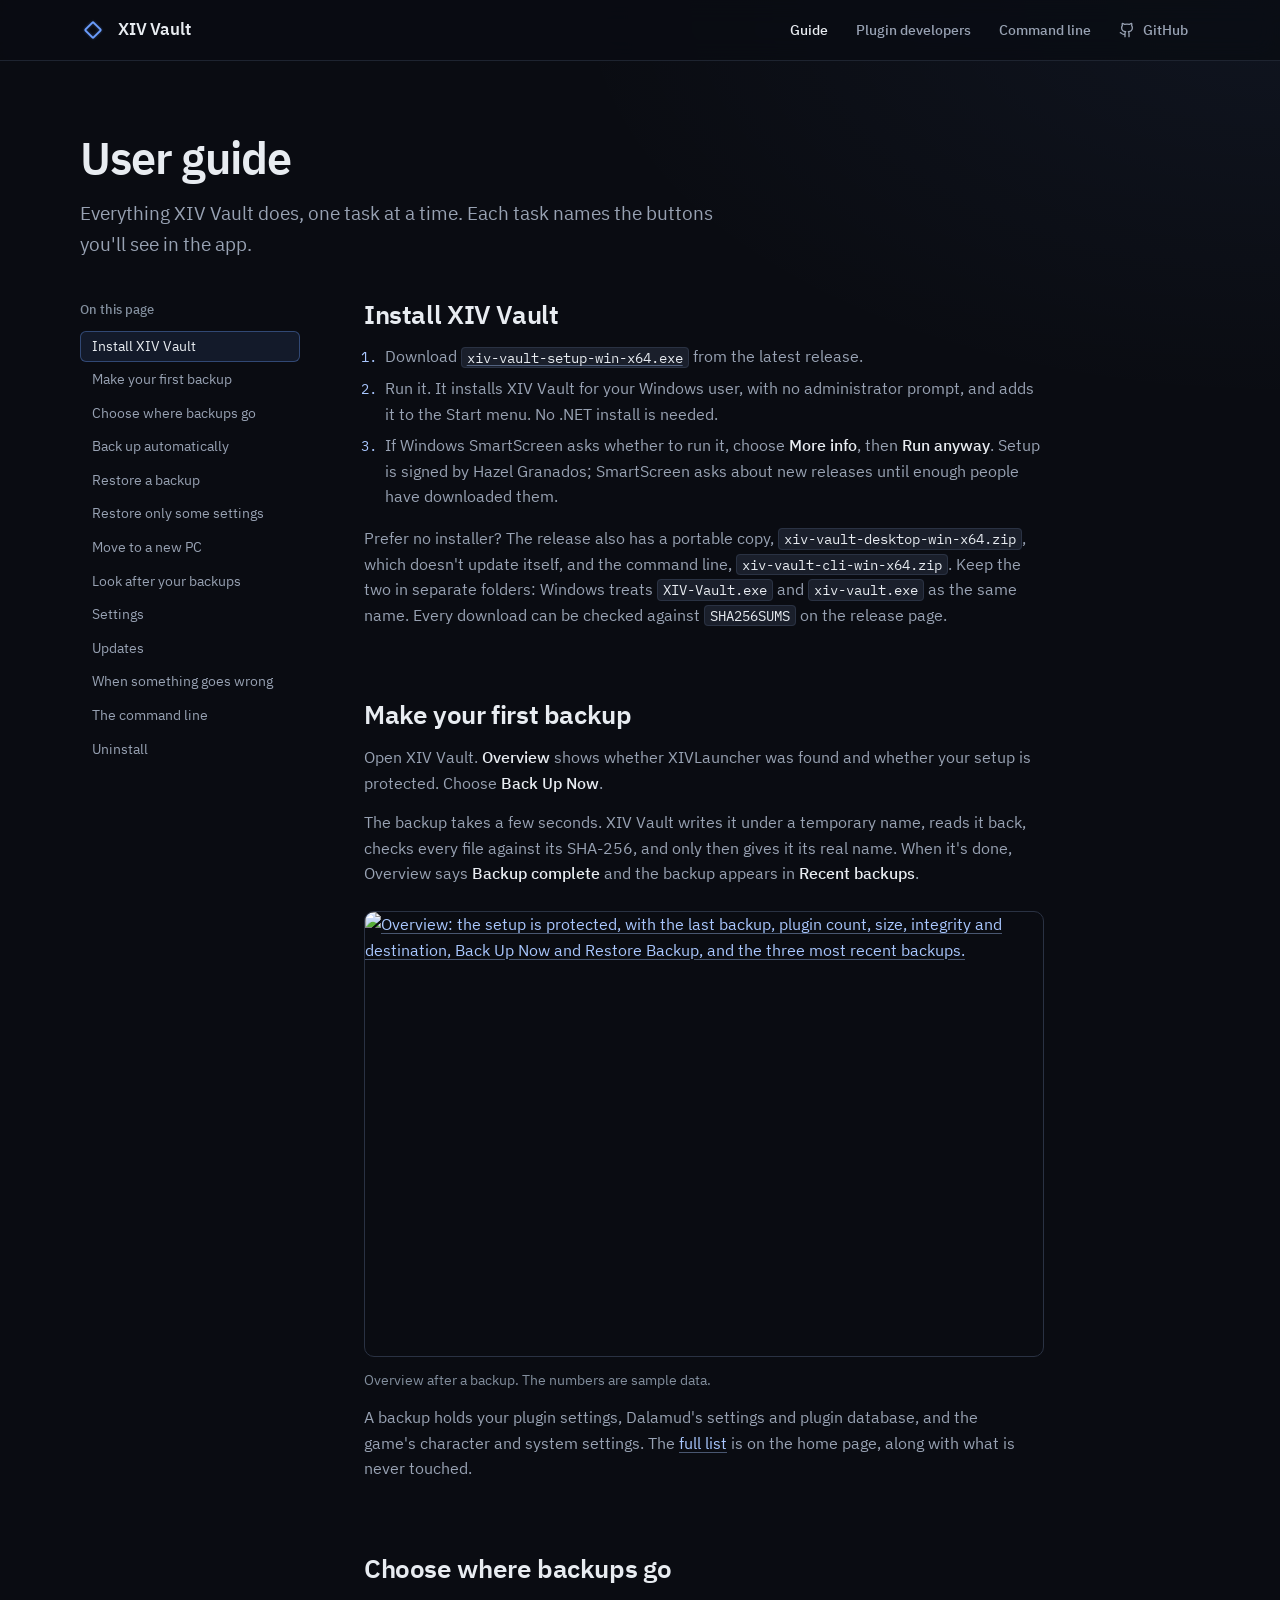
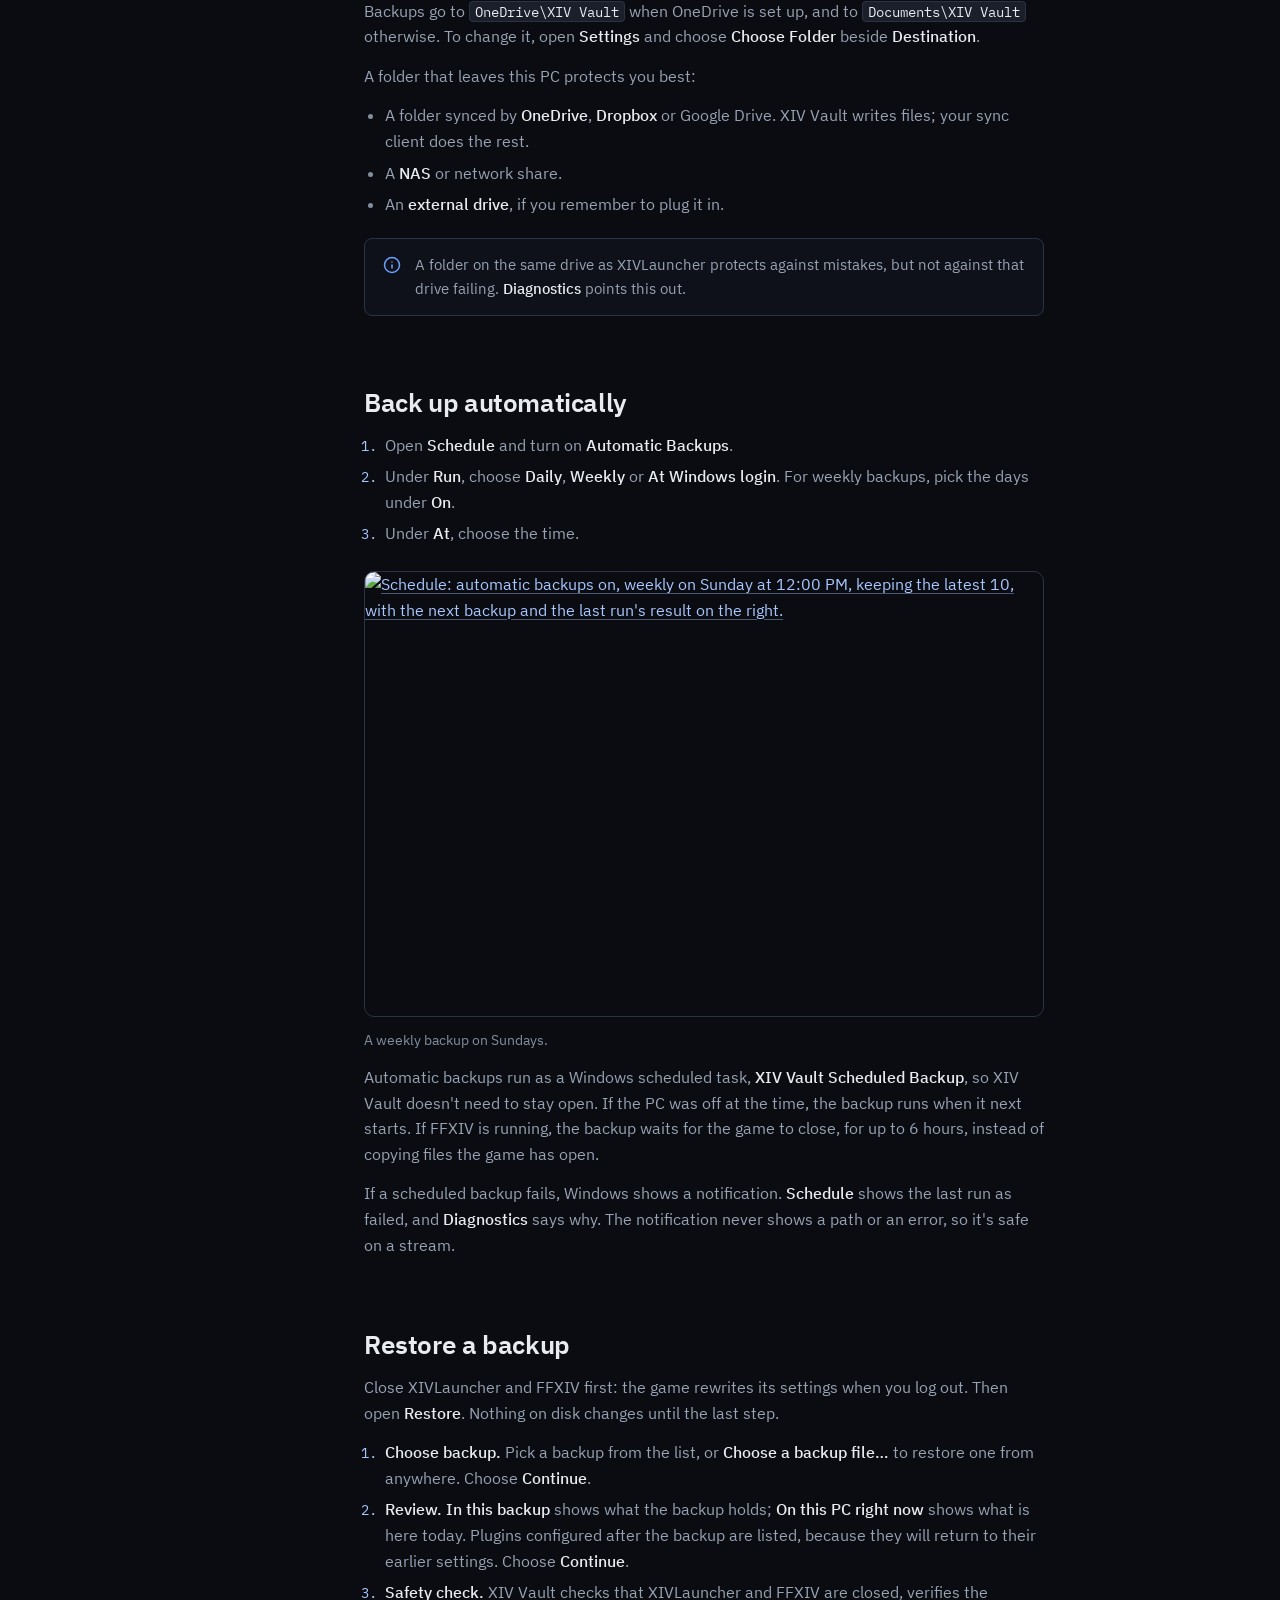
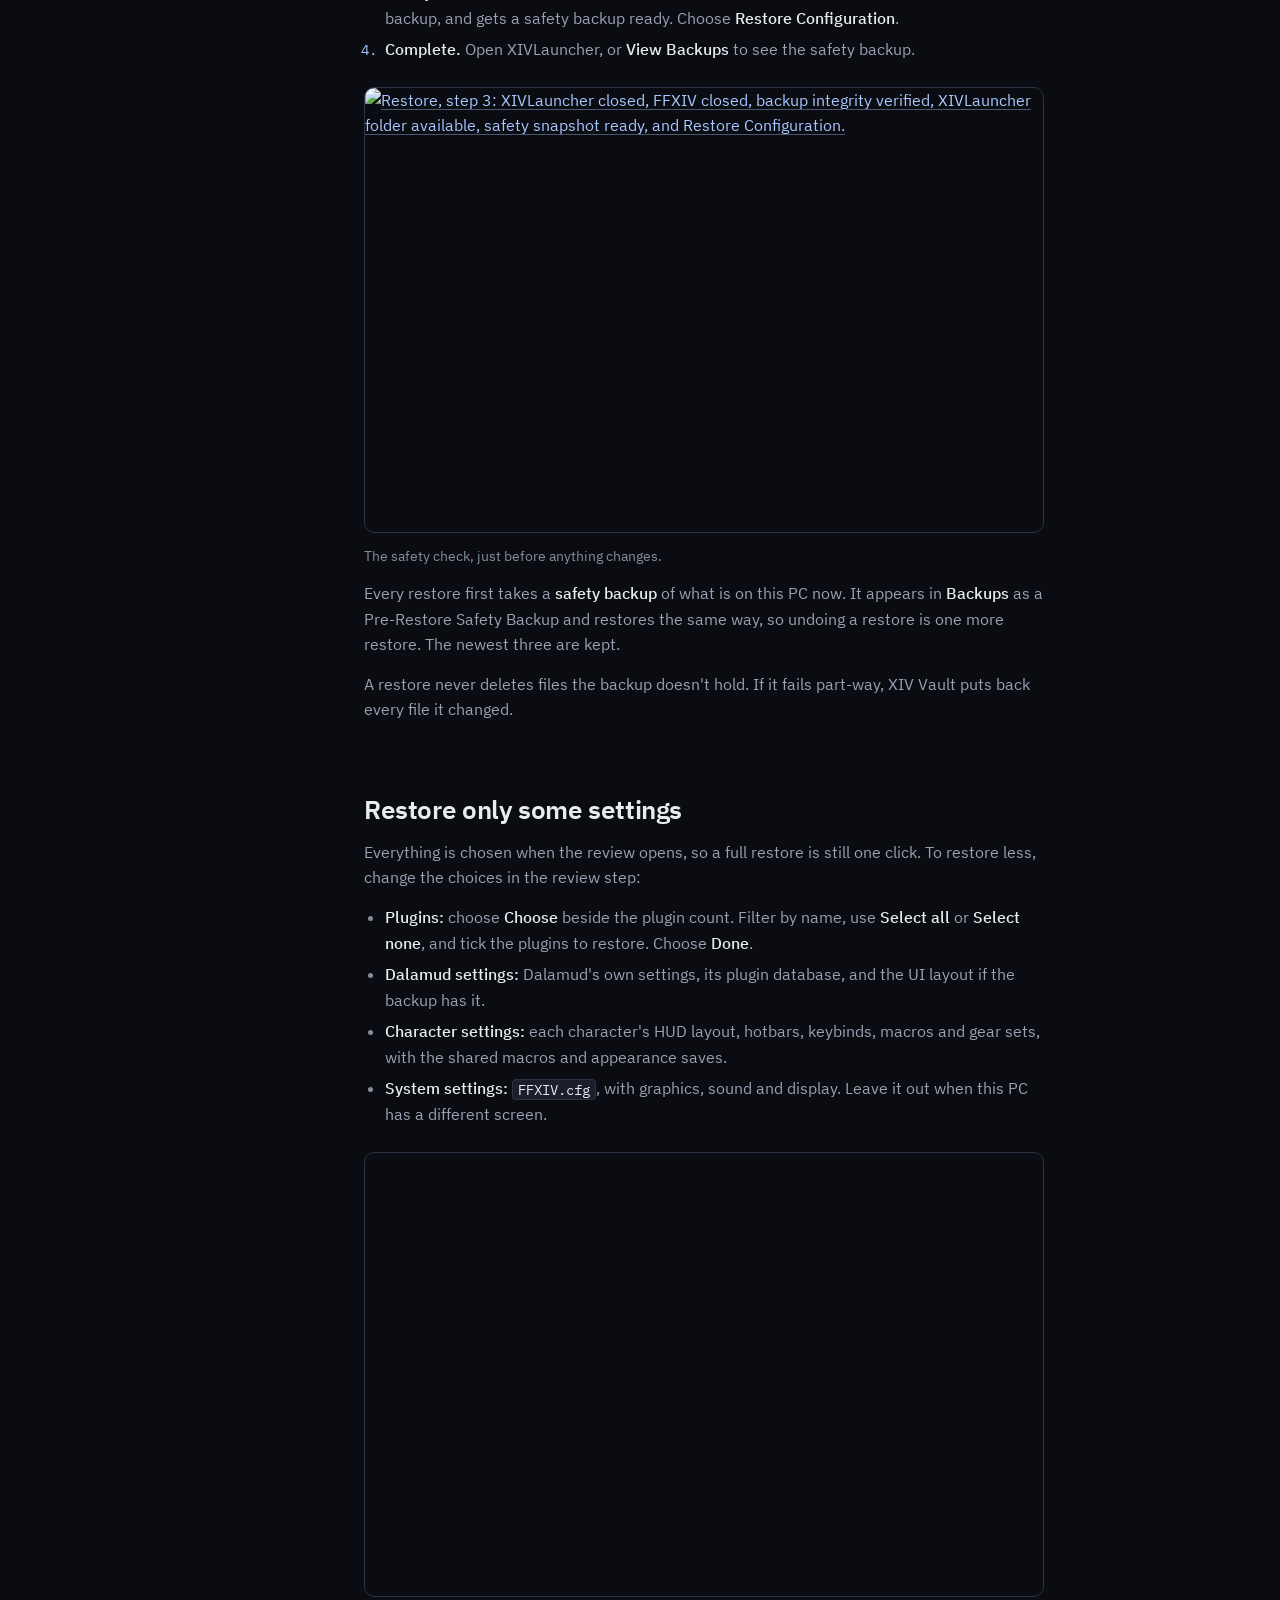
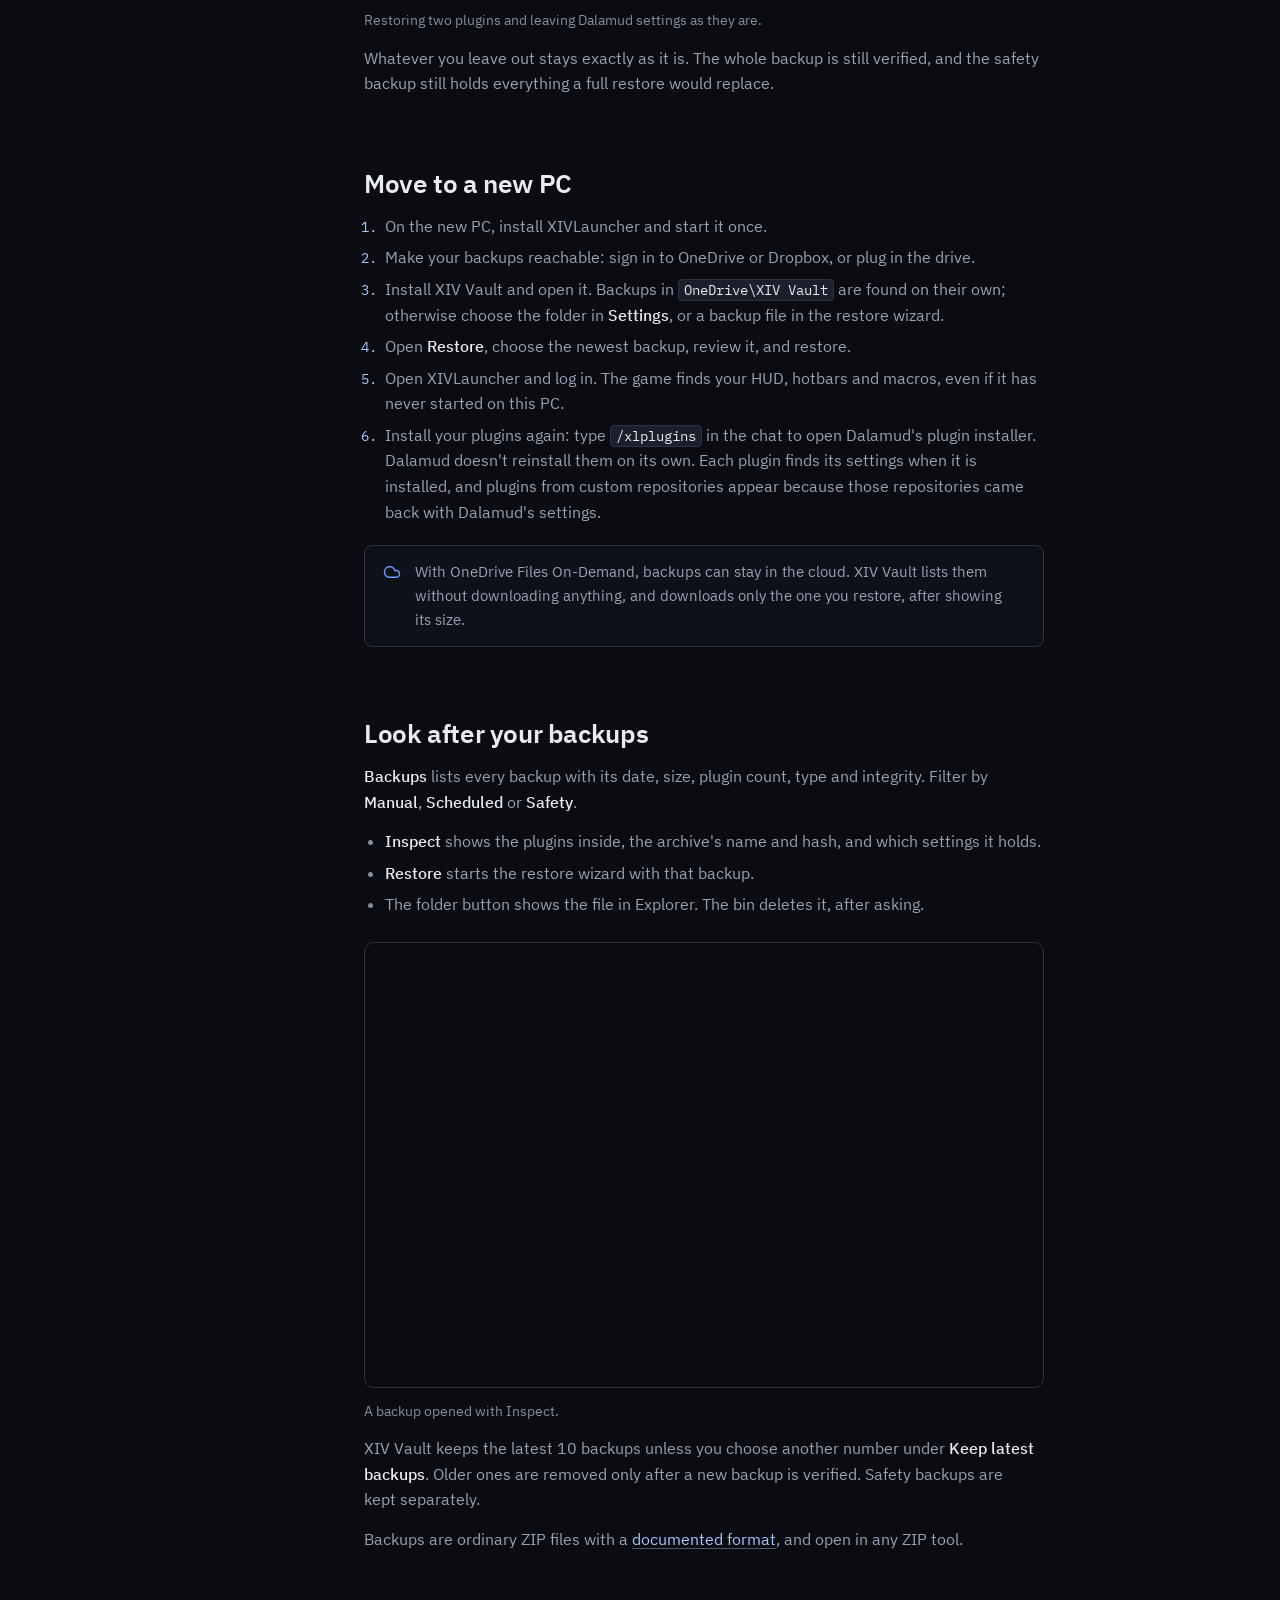
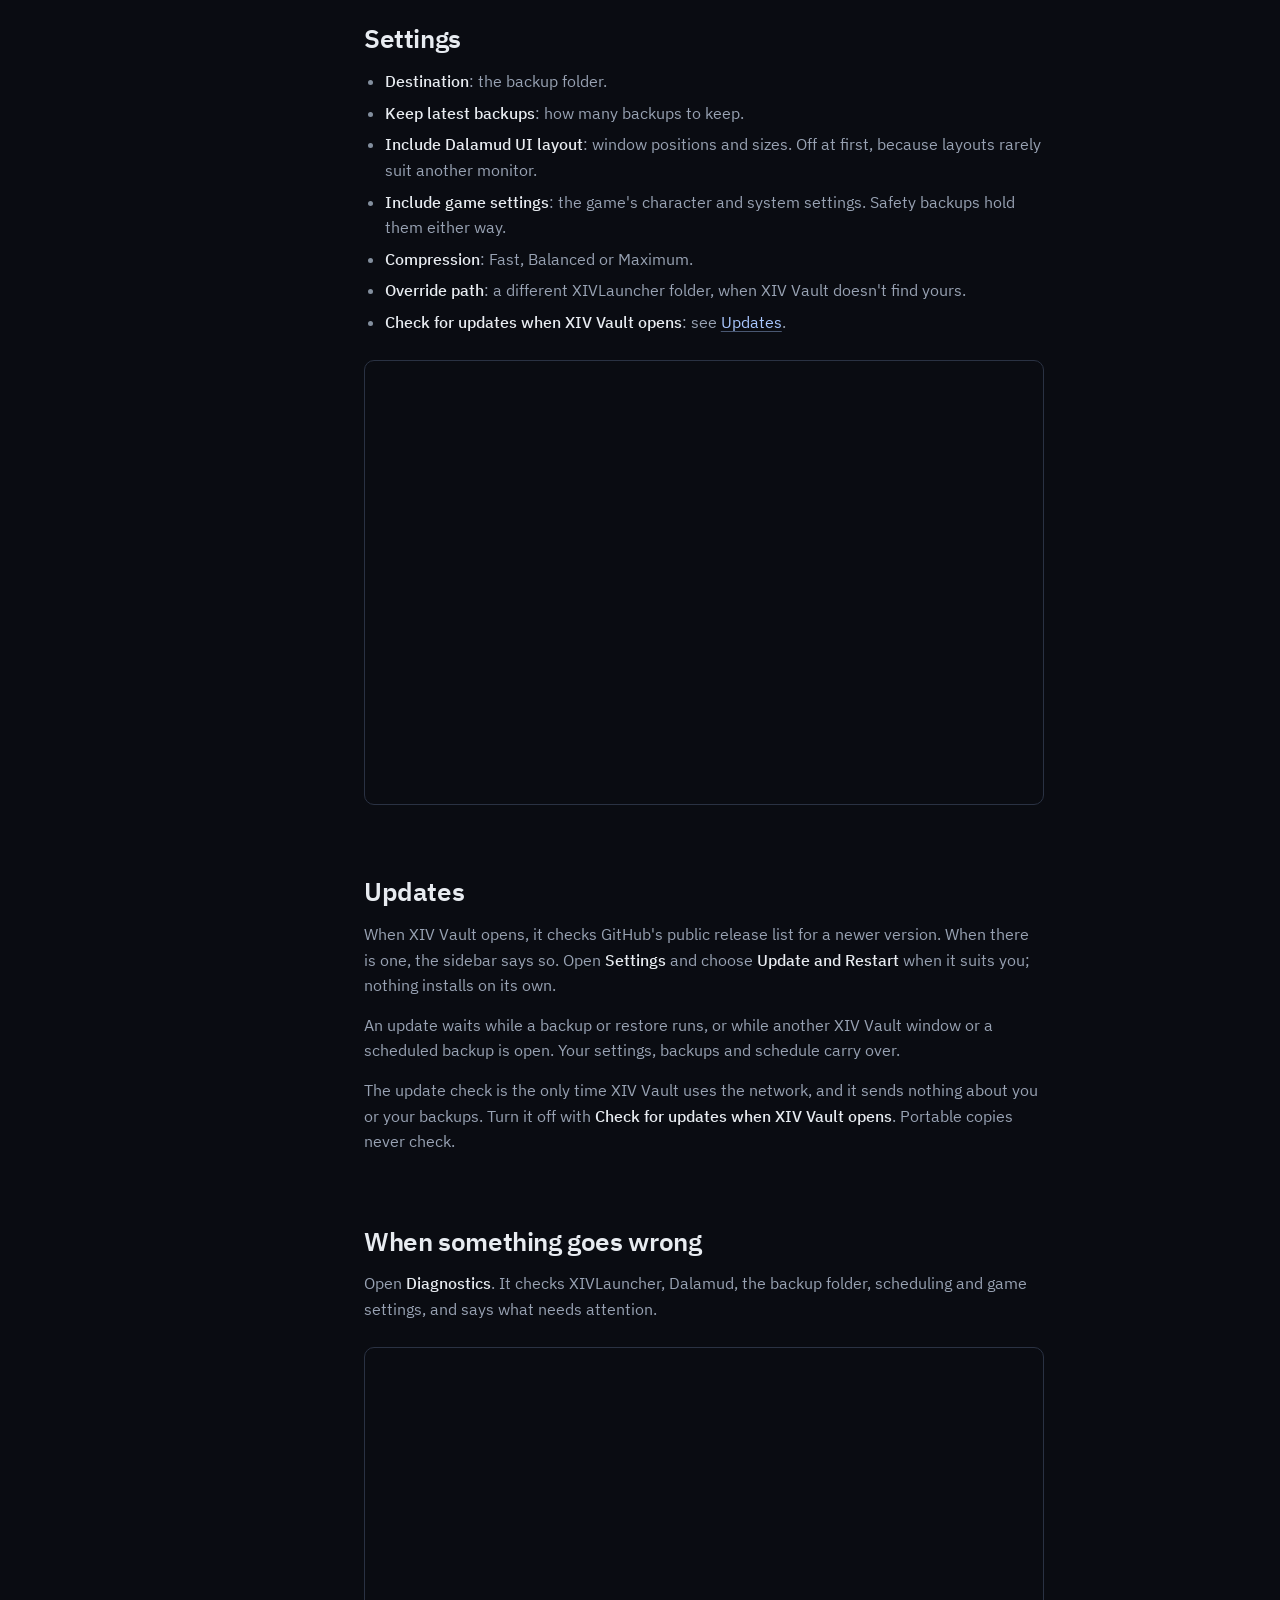
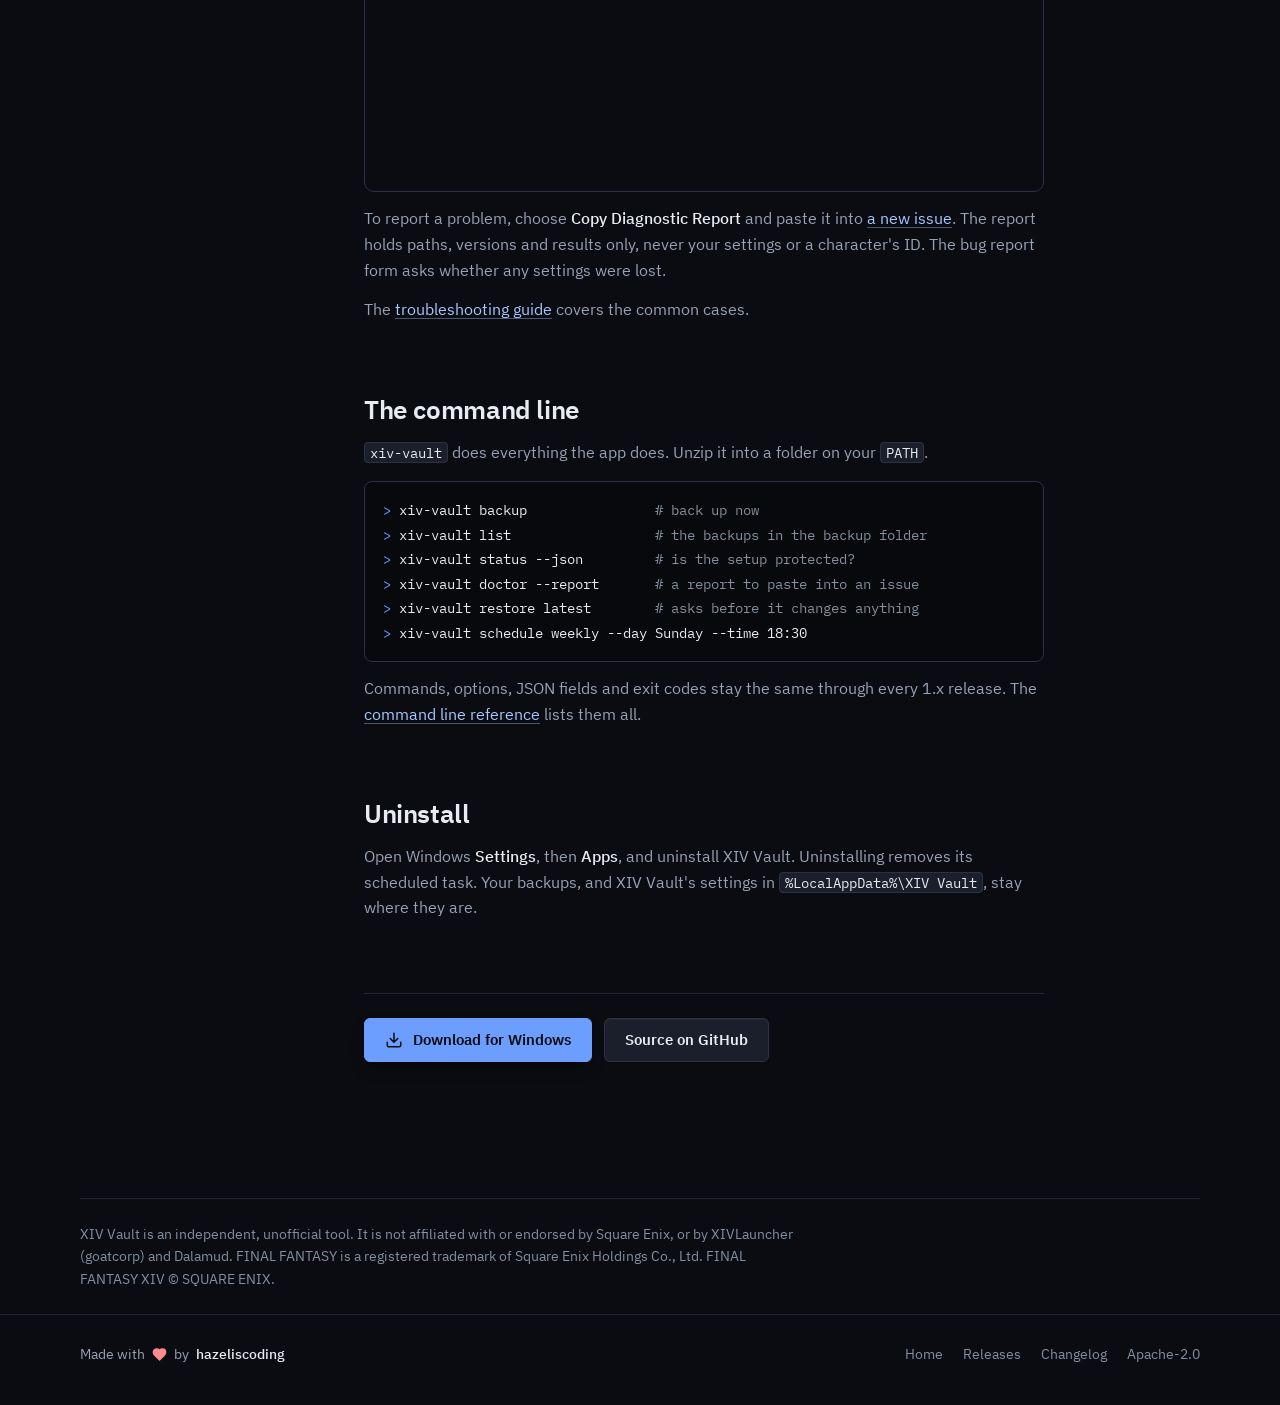
==== commit ed2b4ba7: "fix: stop claiming Dalamud reinstalls plugins on a new PC Dalamud installs a plugin only from its pl" ====
--- a/site/guide.html
+++ b/site/guide.html
@@ -167,7 +167,8 @@
             <li>Make your backups reachable: sign in to OneDrive or Dropbox, or plug in the drive.</li>
             <li>Install XIV Vault and open it. Backups in <code>OneDrive\XIV Vault</code> are found on their own; otherwise choose the folder in <span class="ui">Settings</span>, or a backup file in the restore wizard.</li>
             <li>Open <span class="ui">Restore</span>, choose the newest backup, review it, and restore.</li>
-            <li>Open XIVLauncher. Dalamud downloads your plugins again and they find their settings. The game finds your HUD, hotbars and macros when you log in, even if it has never started on this PC.</li>
+            <li>Open XIVLauncher and log in. The game finds your HUD, hotbars and macros, even if it has never started on this PC.</li>
+            <li>Install your plugins again: type <code>/xlplugins</code> in the chat to open Dalamud's plugin installer. Dalamud doesn't reinstall them on its own. Each plugin finds its settings when it is installed, and plugins from custom repositories appear because those repositories came back with Dalamud's settings.</li>
           </ol>
           <div class="note">
             <svg class="icon" viewBox="0 0 24 24" aria-hidden="true"><path d="M17.5 19H9a7 7 0 1 1 6.71-9h1.79a4.5 4.5 0 1 1 0 9Z"/></svg>
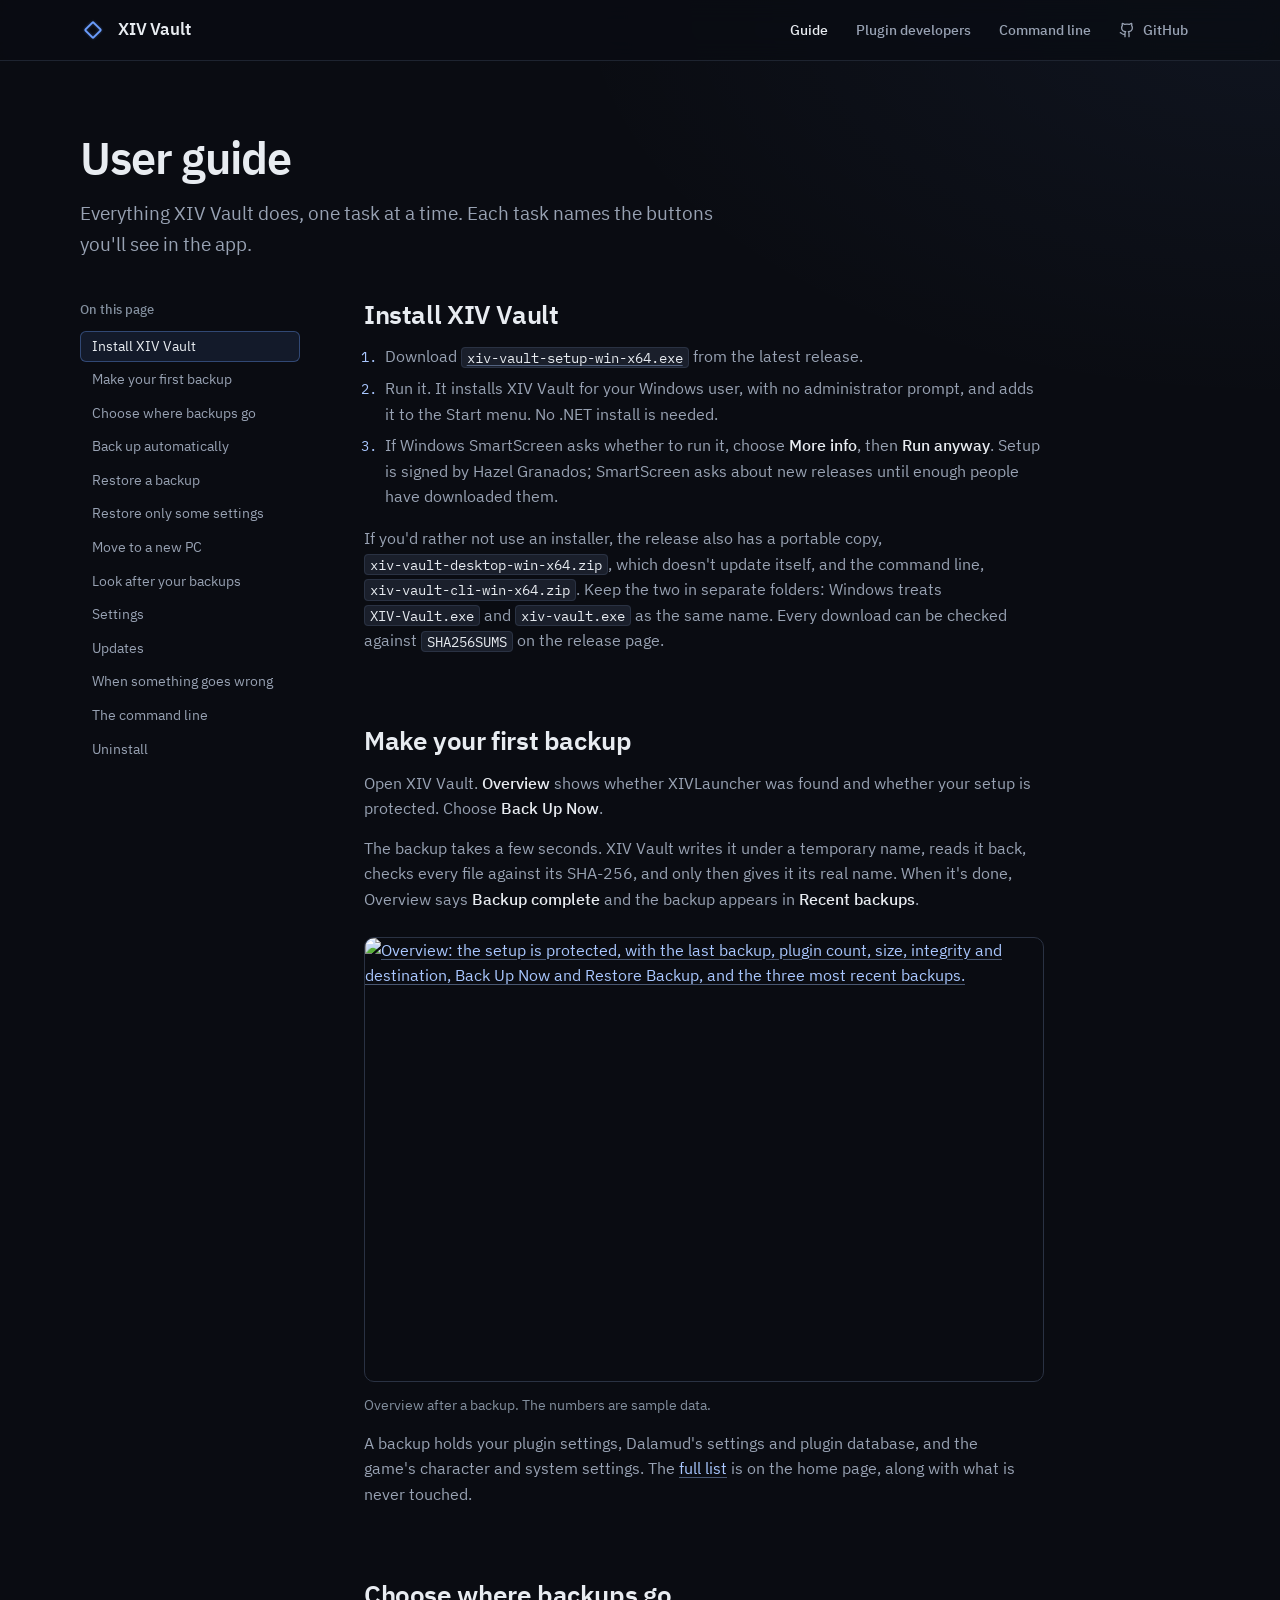
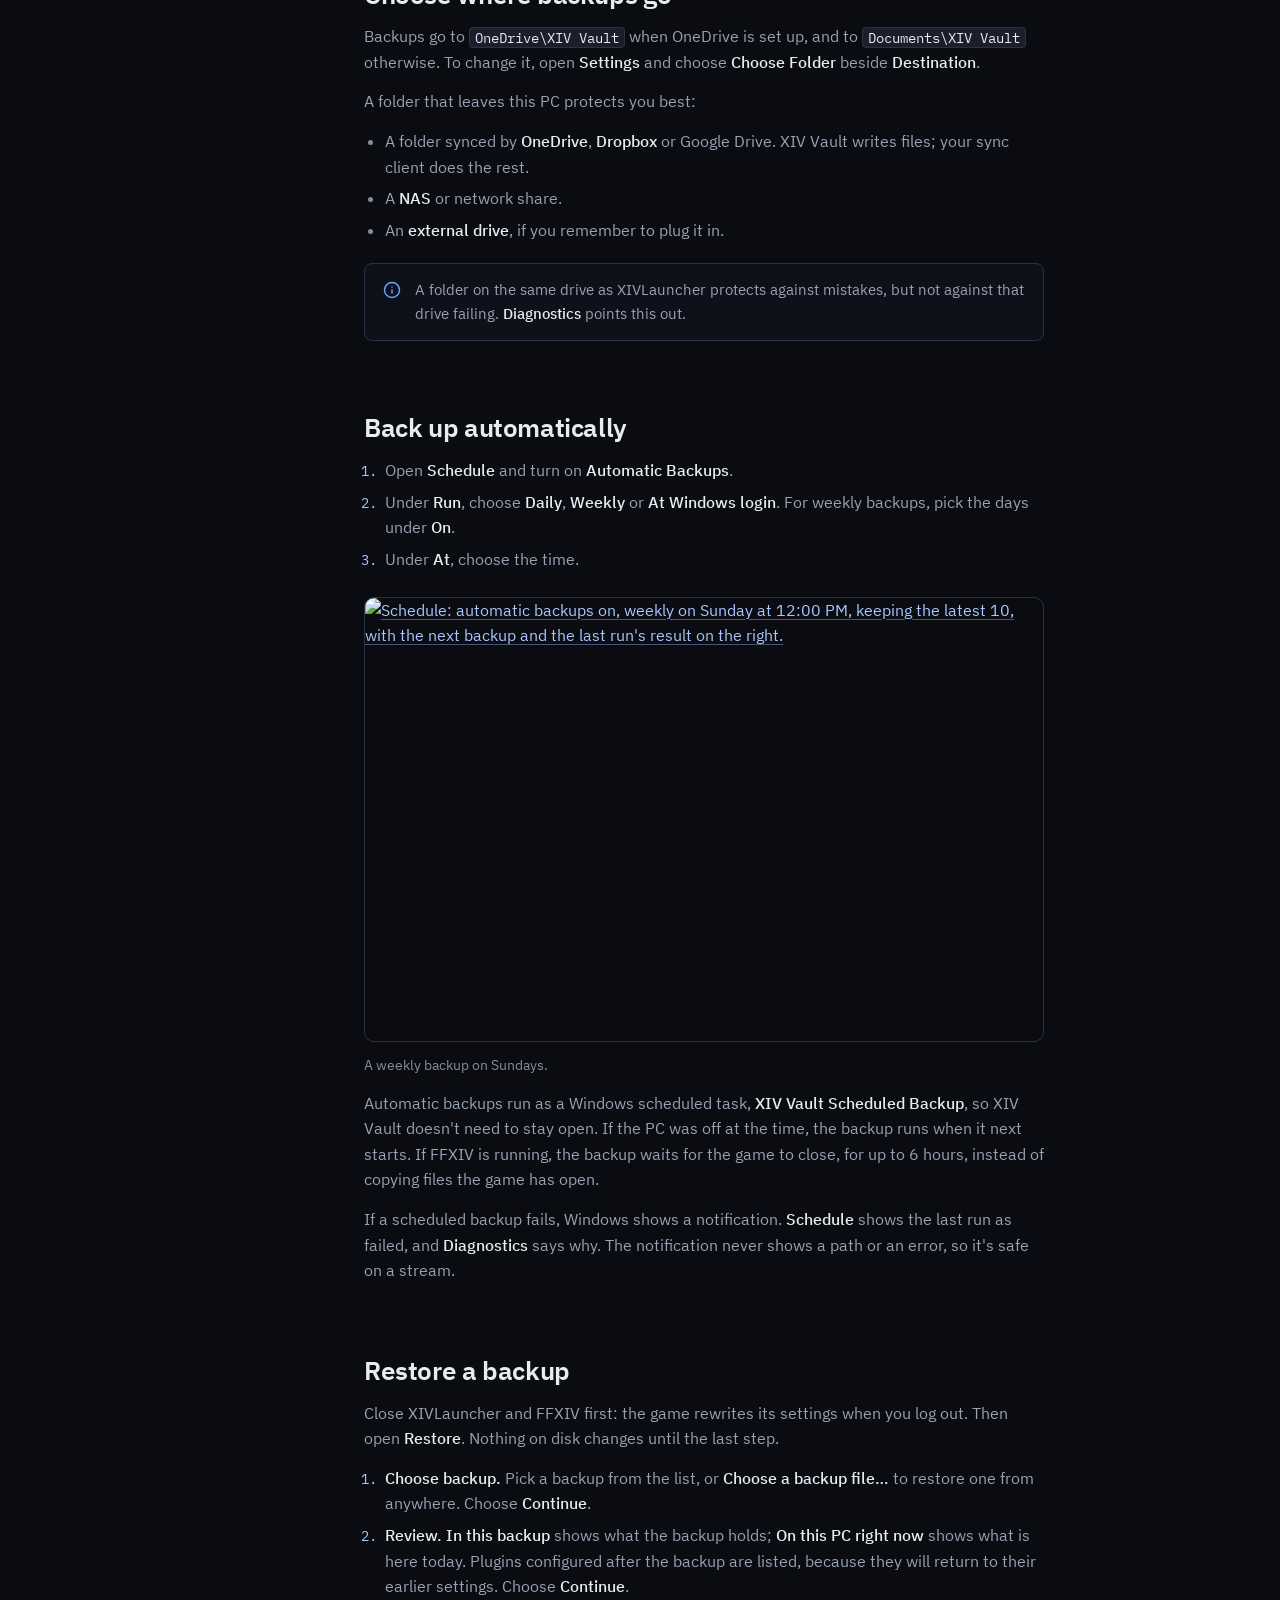
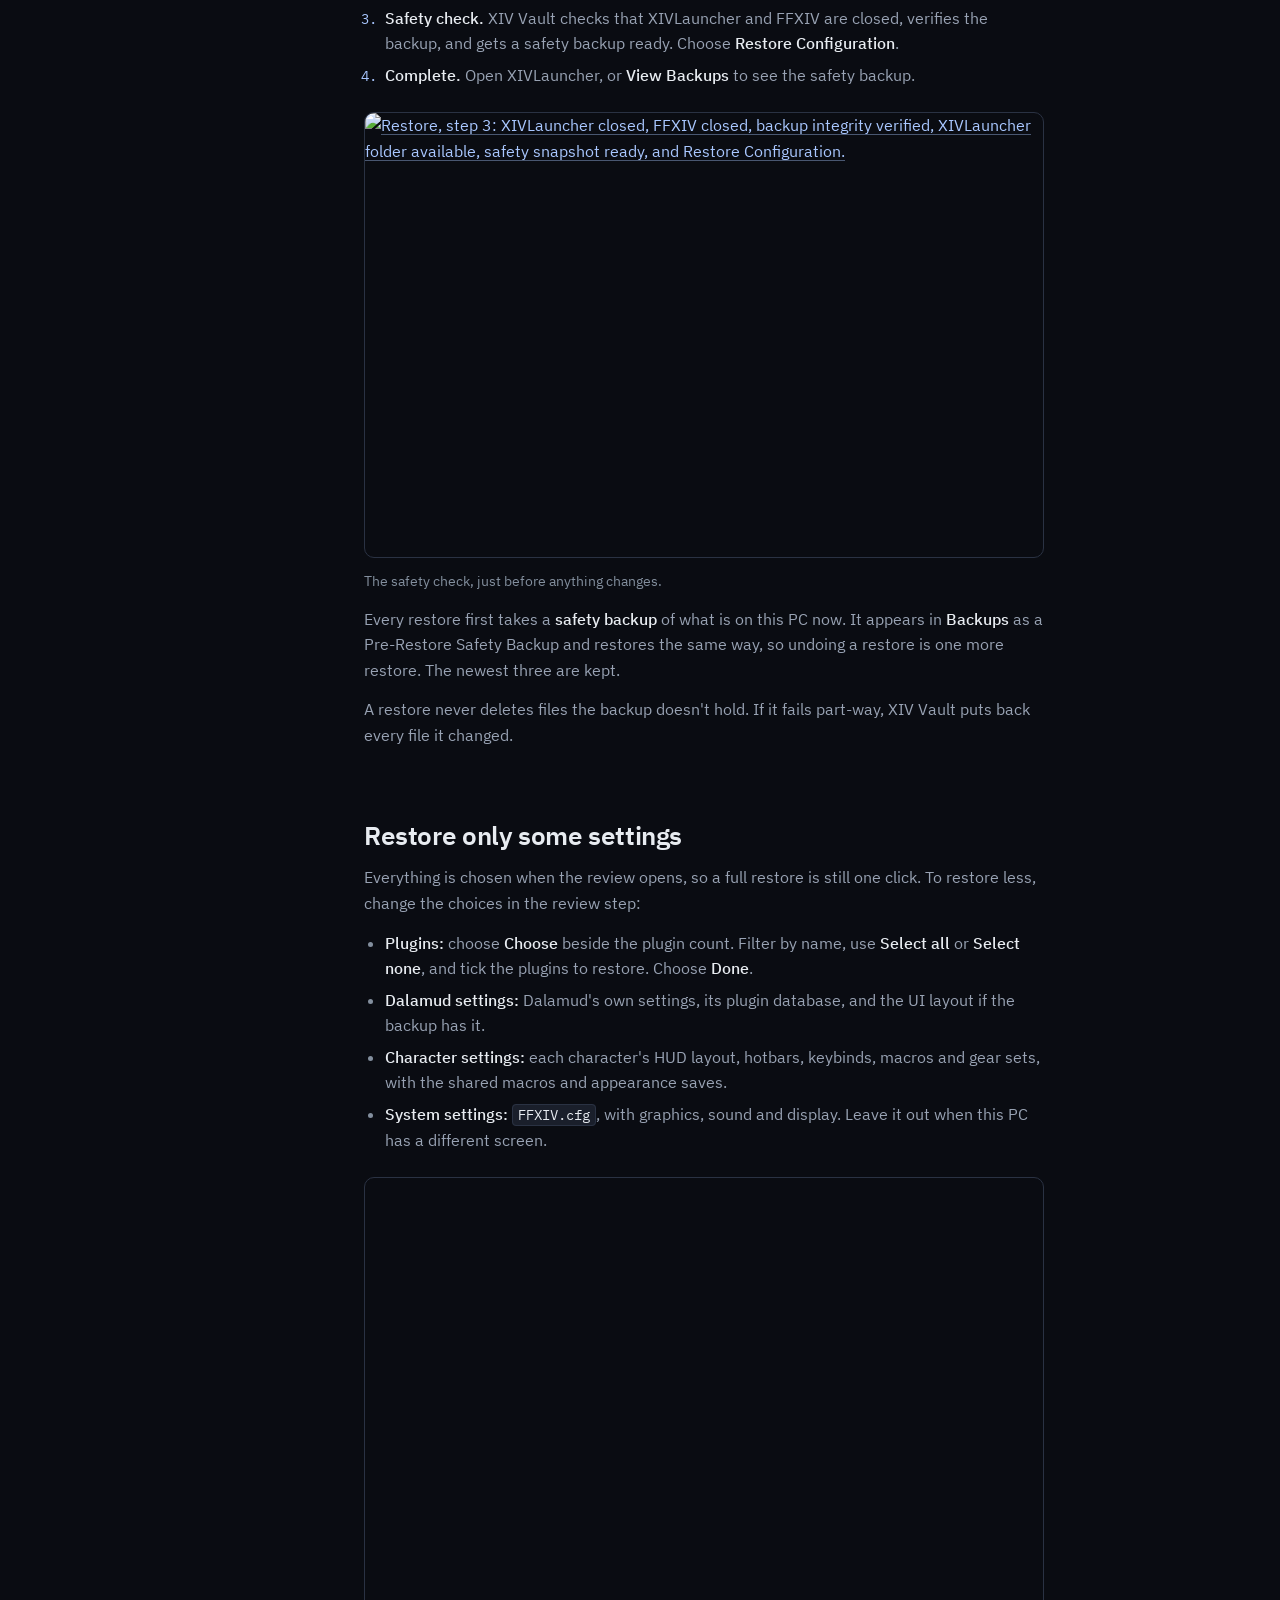
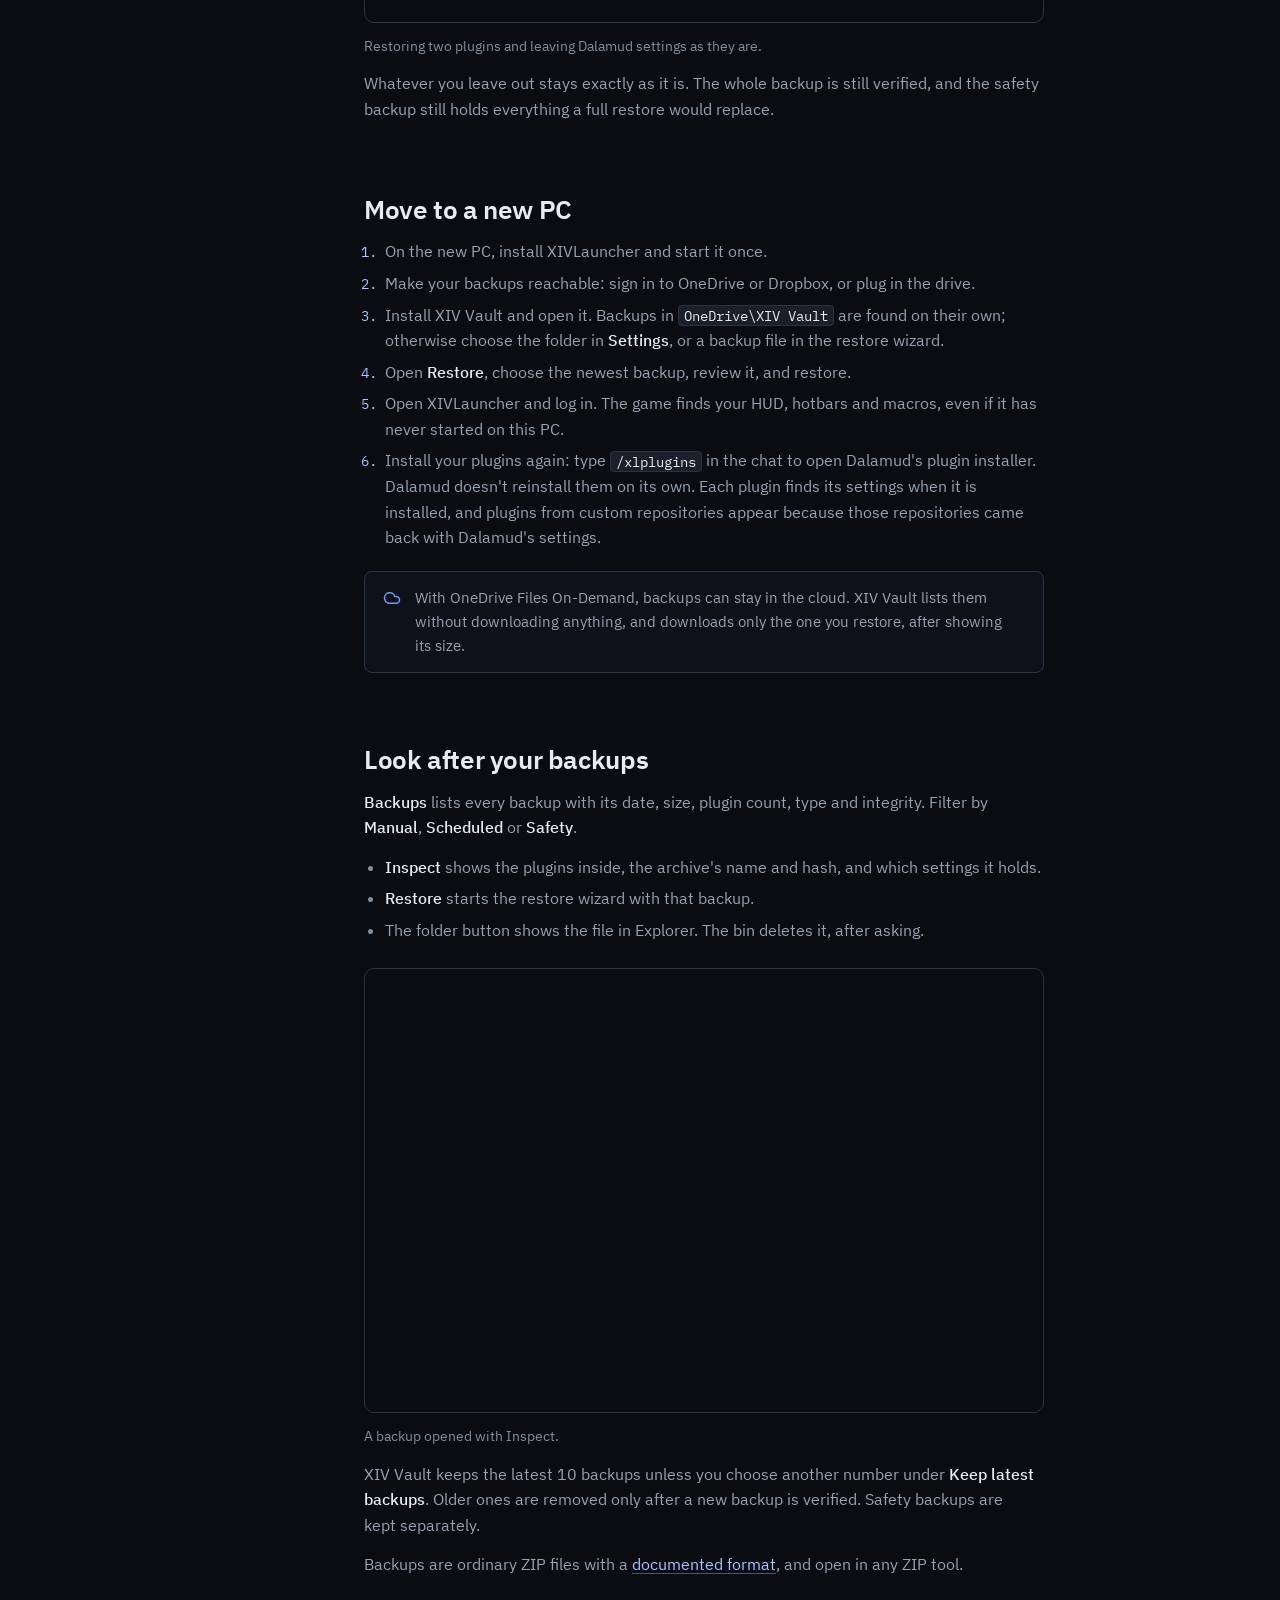
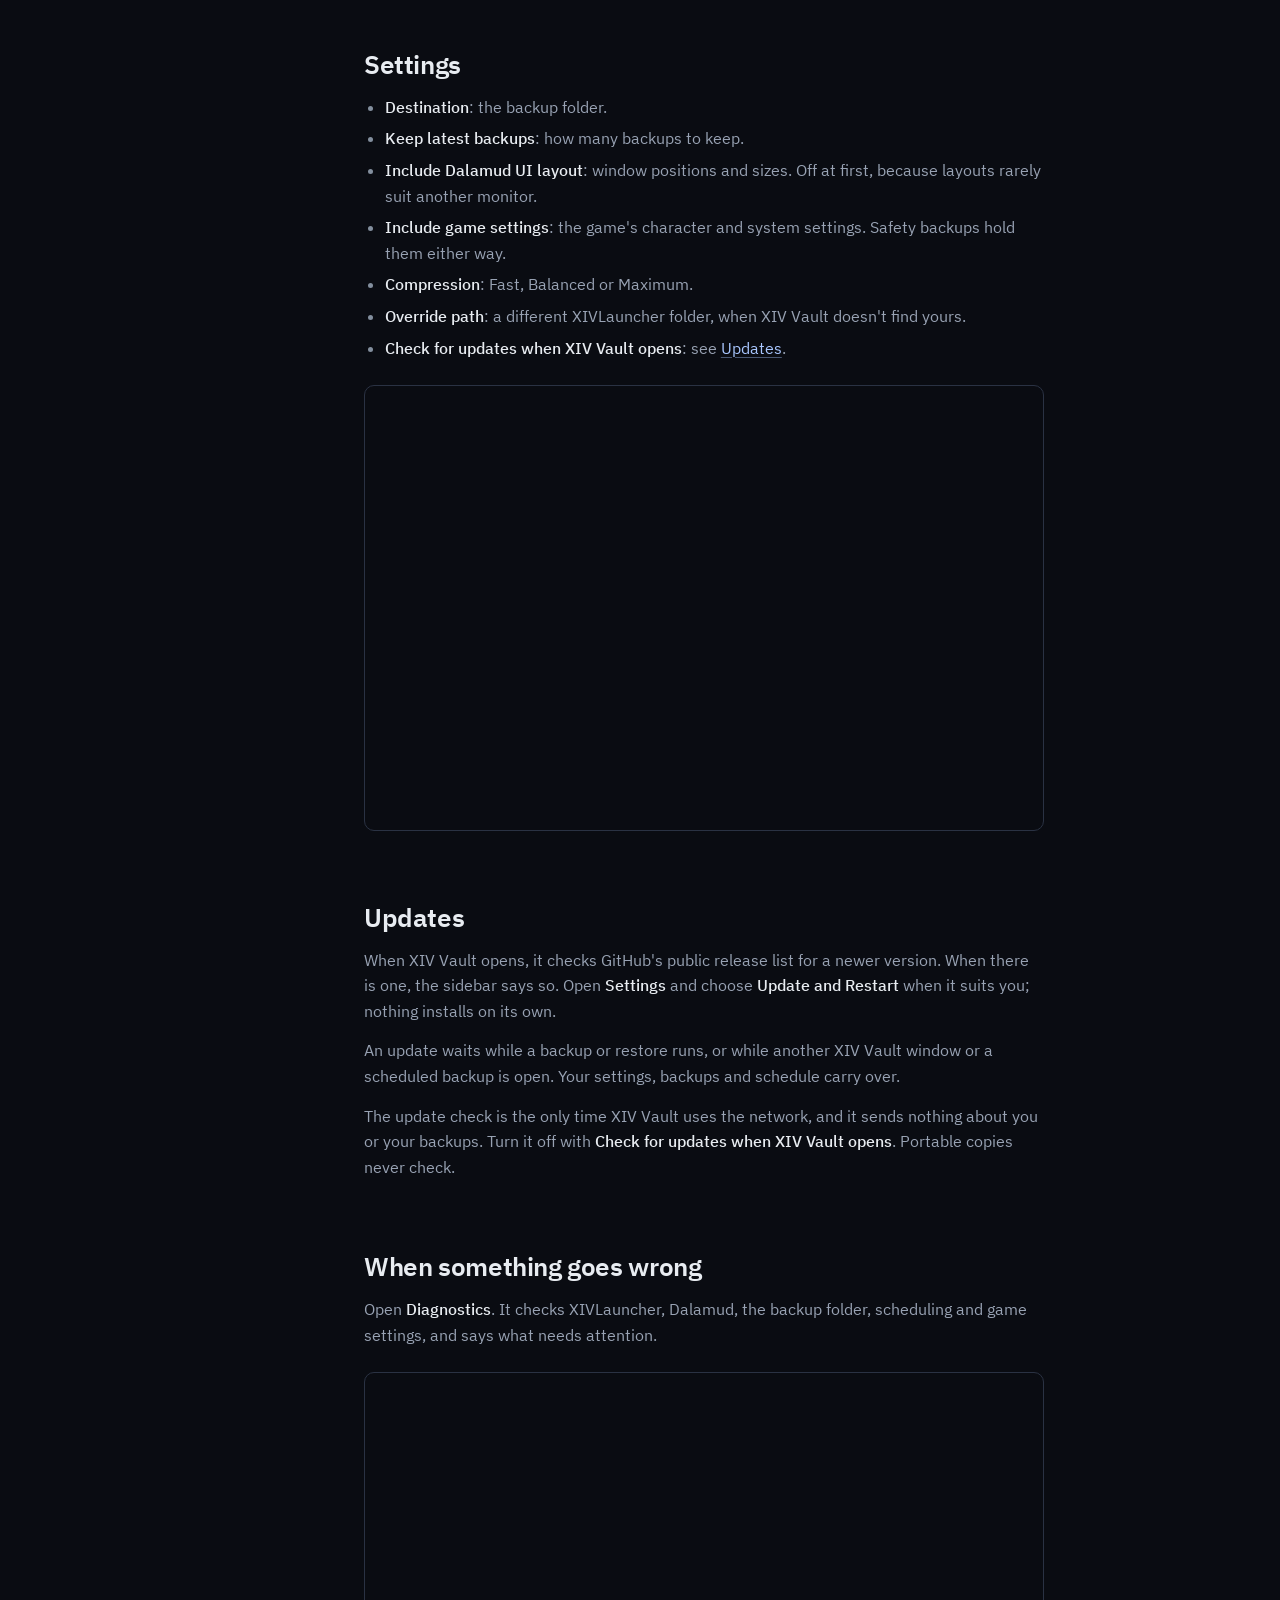
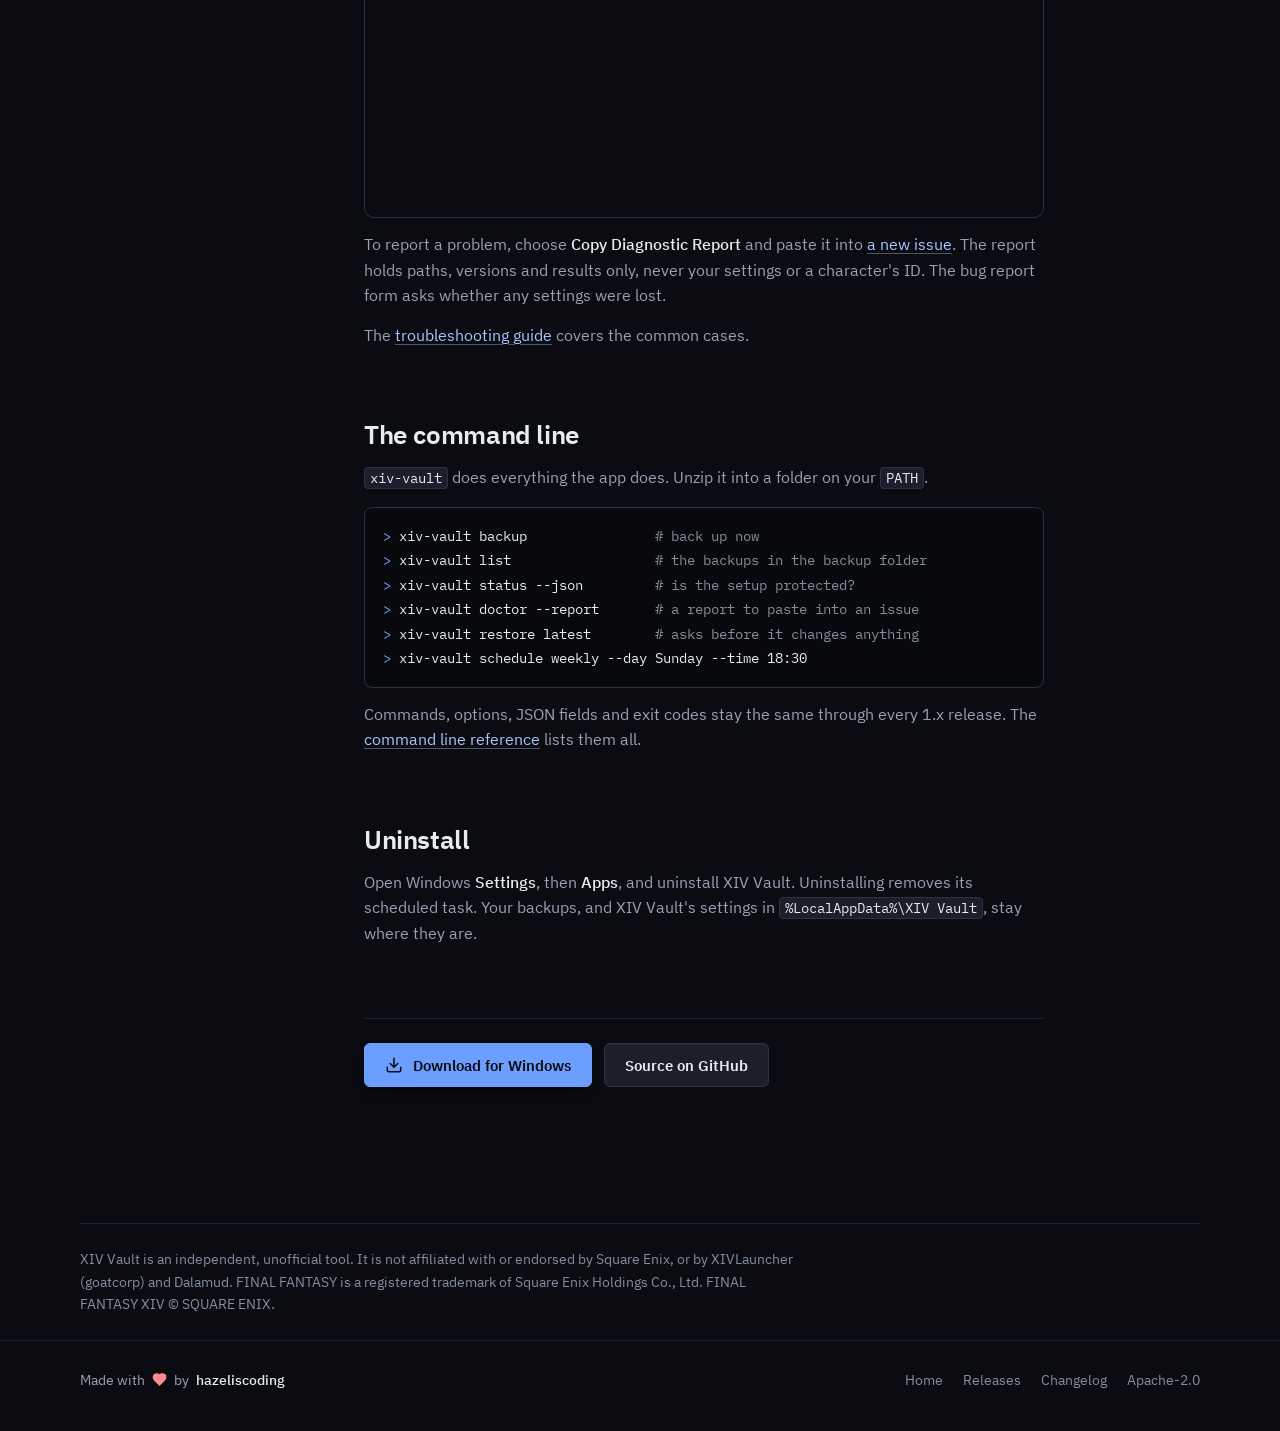
==== commit 35b71d14: "docs: plainer wording in site/index.html and site/guide.html" ====
--- a/site/guide.html
+++ b/site/guide.html
@@ -79,7 +79,7 @@
             <li>Run it. It installs XIV Vault for your Windows user, with no administrator prompt, and adds it to the Start menu. No .NET install is needed.</li>
             <li>If Windows SmartScreen asks whether to run it, choose <span class="ui">More info</span>, then <span class="ui">Run anyway</span>. Setup is signed by Hazel Granados; SmartScreen asks about new releases until enough people have downloaded them.</li>
           </ol>
-          <p>Prefer no installer? The release also has a portable copy, <code>xiv-vault-desktop-win-x64.zip</code>, which doesn't update itself, and the command line, <code>xiv-vault-cli-win-x64.zip</code>. Keep the two in separate folders: Windows treats <code>XIV-Vault.exe</code> and <code>xiv-vault.exe</code> as the same name. Every download can be checked against <code>SHA256SUMS</code> on the release page.</p>
+          <p>If you'd rather not use an installer, the release also has a portable copy, <code>xiv-vault-desktop-win-x64.zip</code>, which doesn't update itself, and the command line, <code>xiv-vault-cli-win-x64.zip</code>. Keep the two in separate folders: Windows treats <code>XIV-Vault.exe</code> and <code>xiv-vault.exe</code> as the same name. Every download can be checked against <code>SHA256SUMS</code> on the release page.</p>
         </section>
 
         <section id="first-backup" aria-labelledby="first-backup-title">
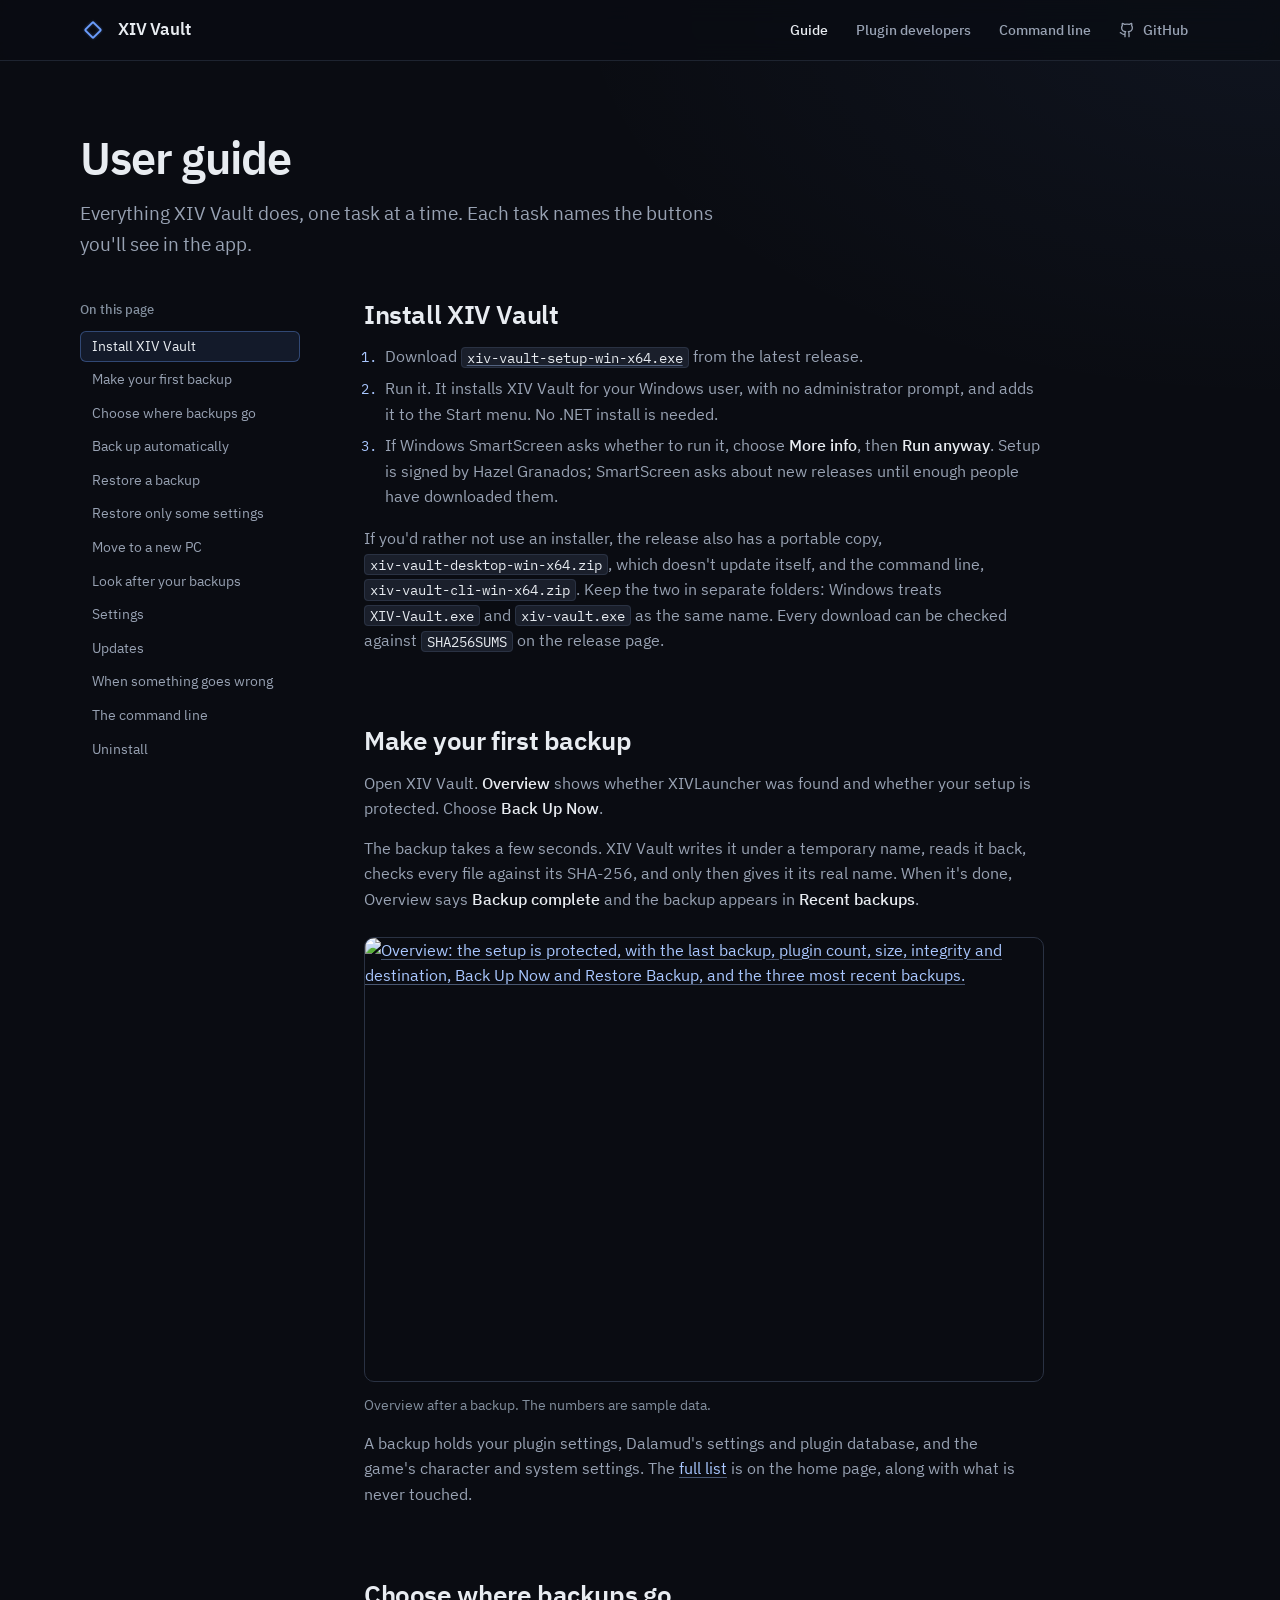
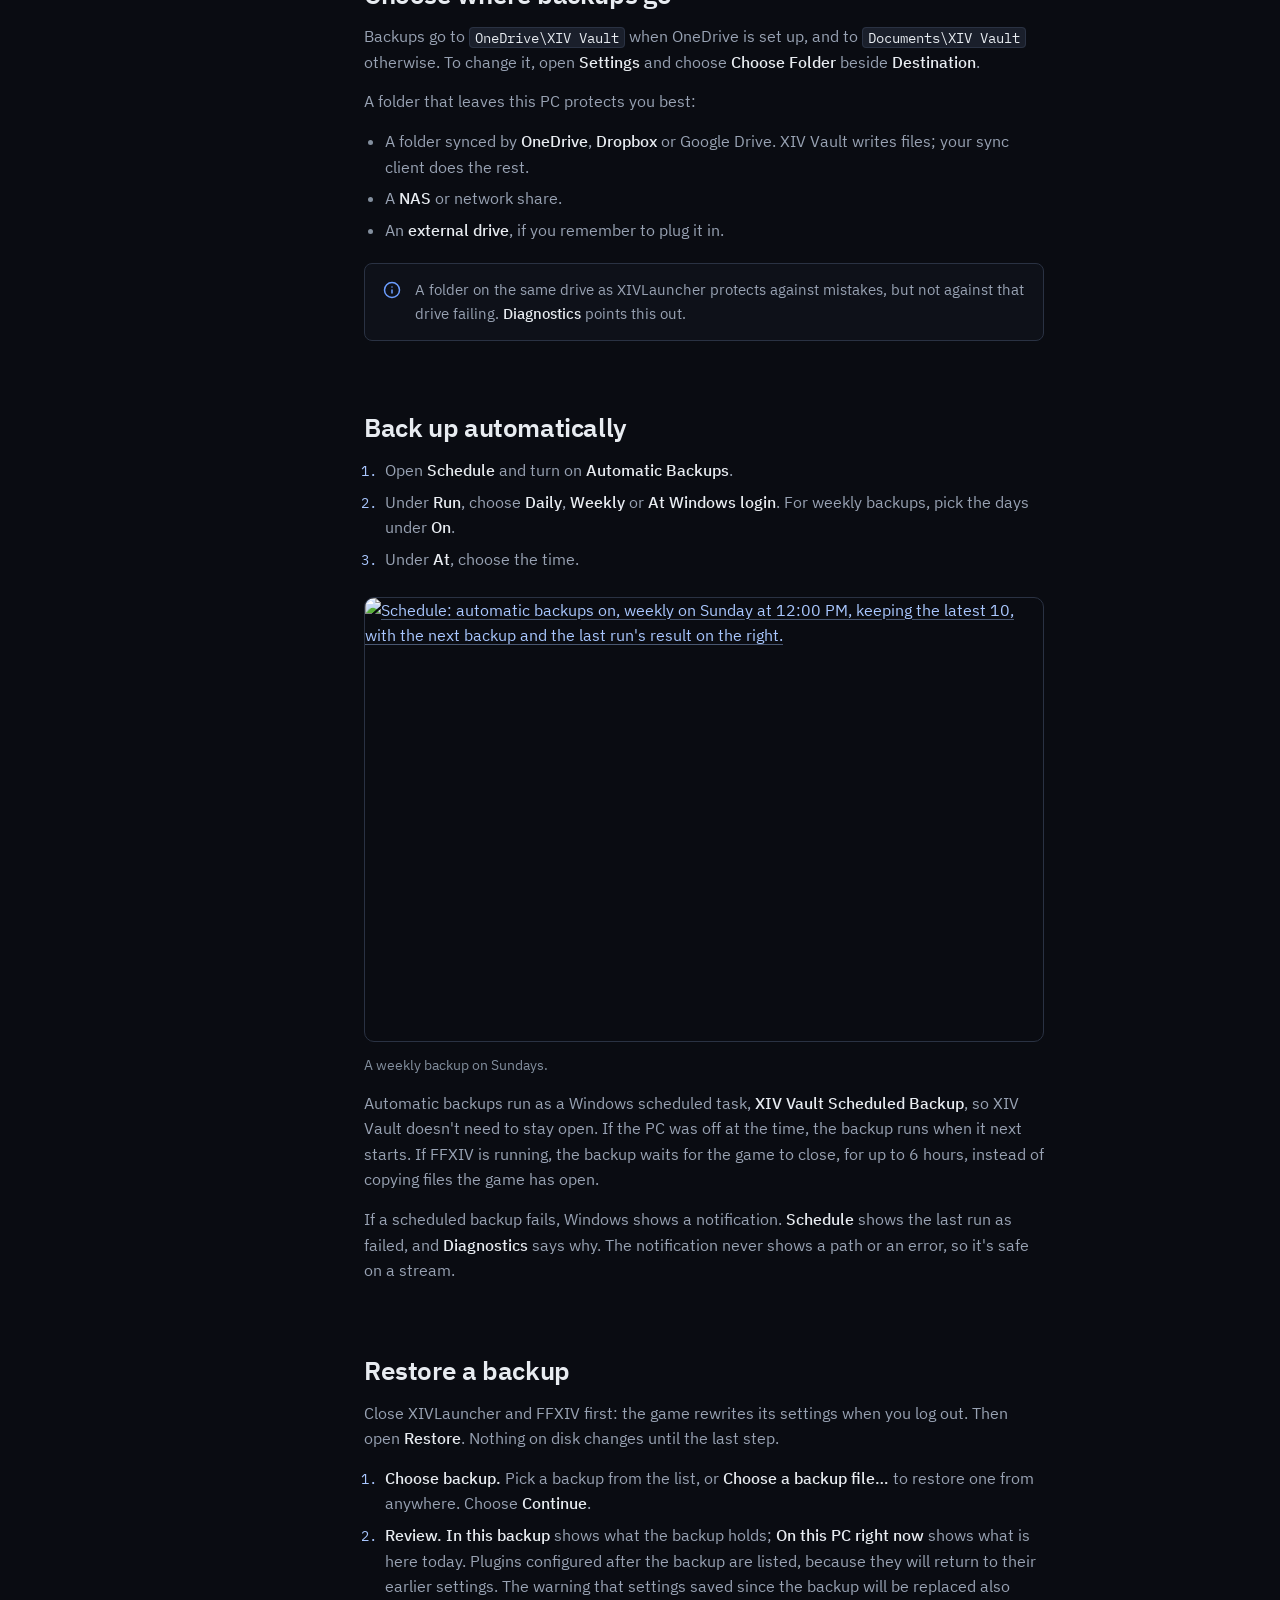
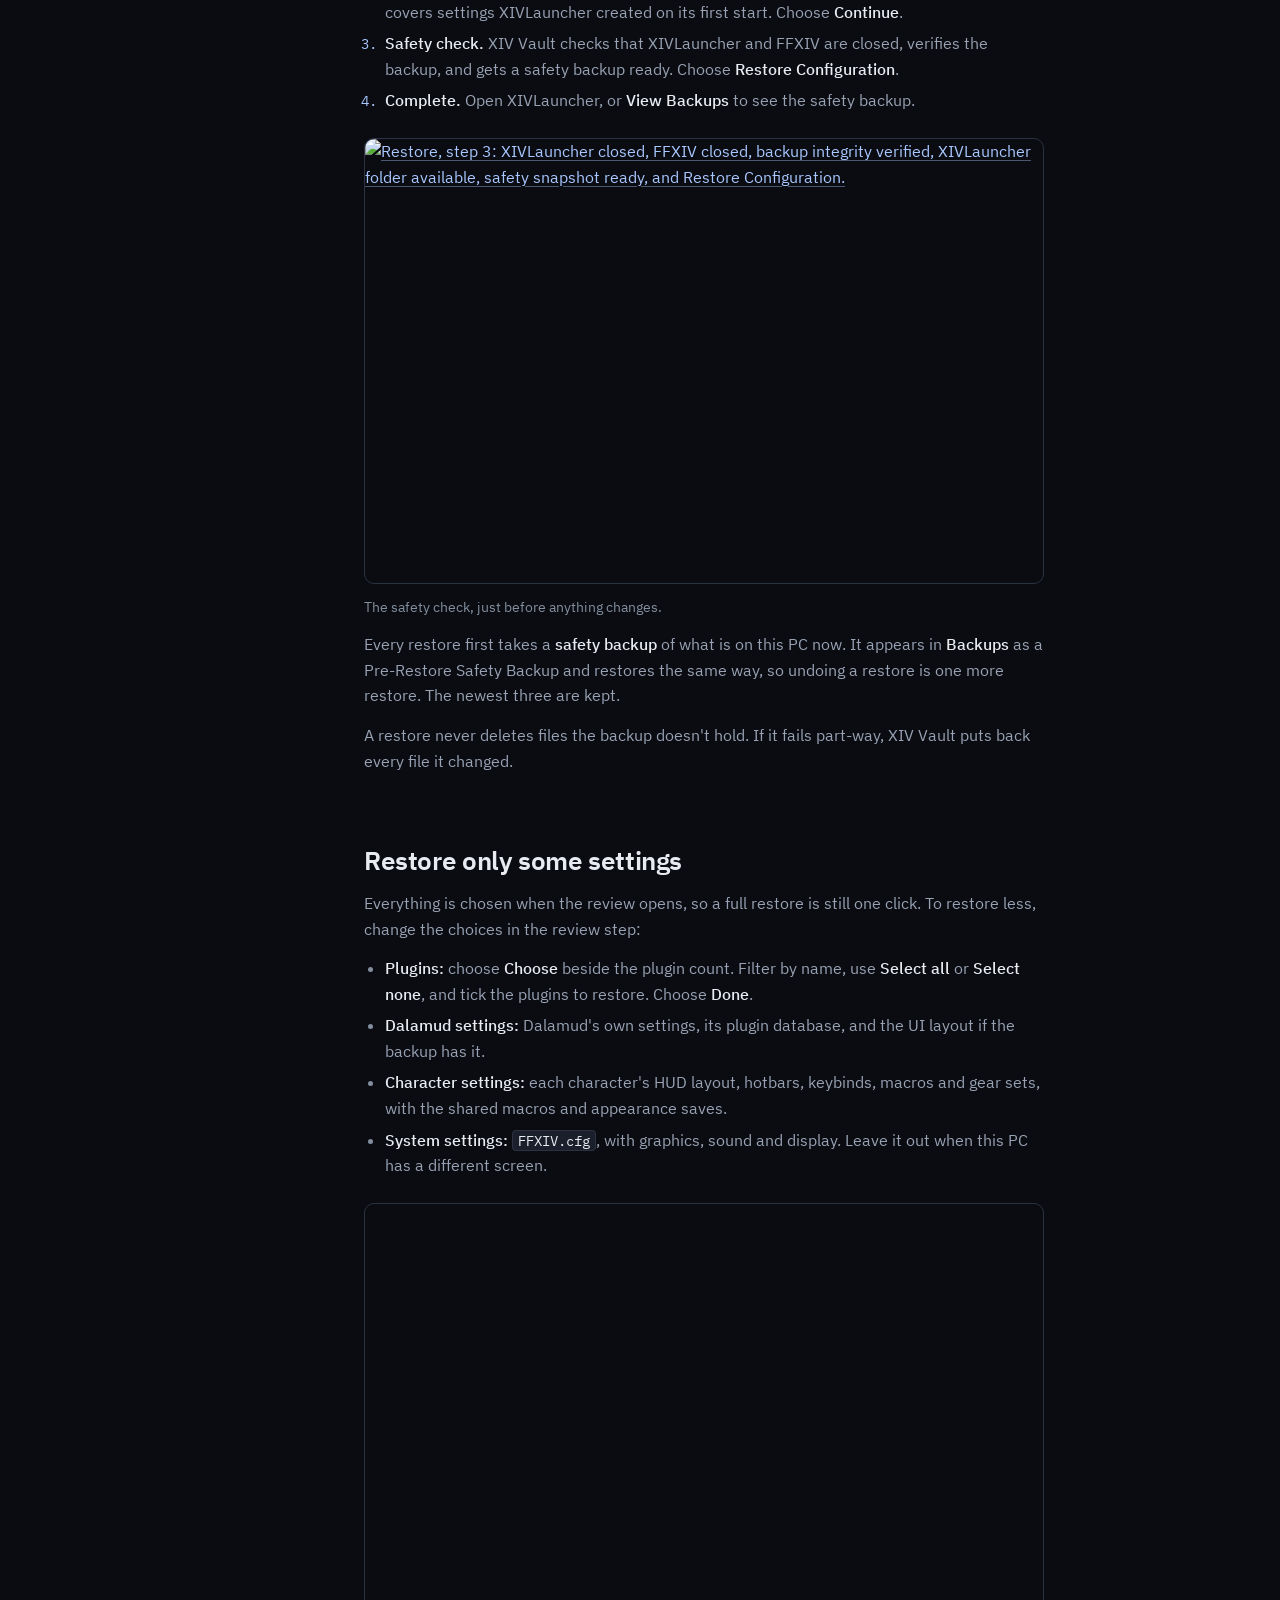
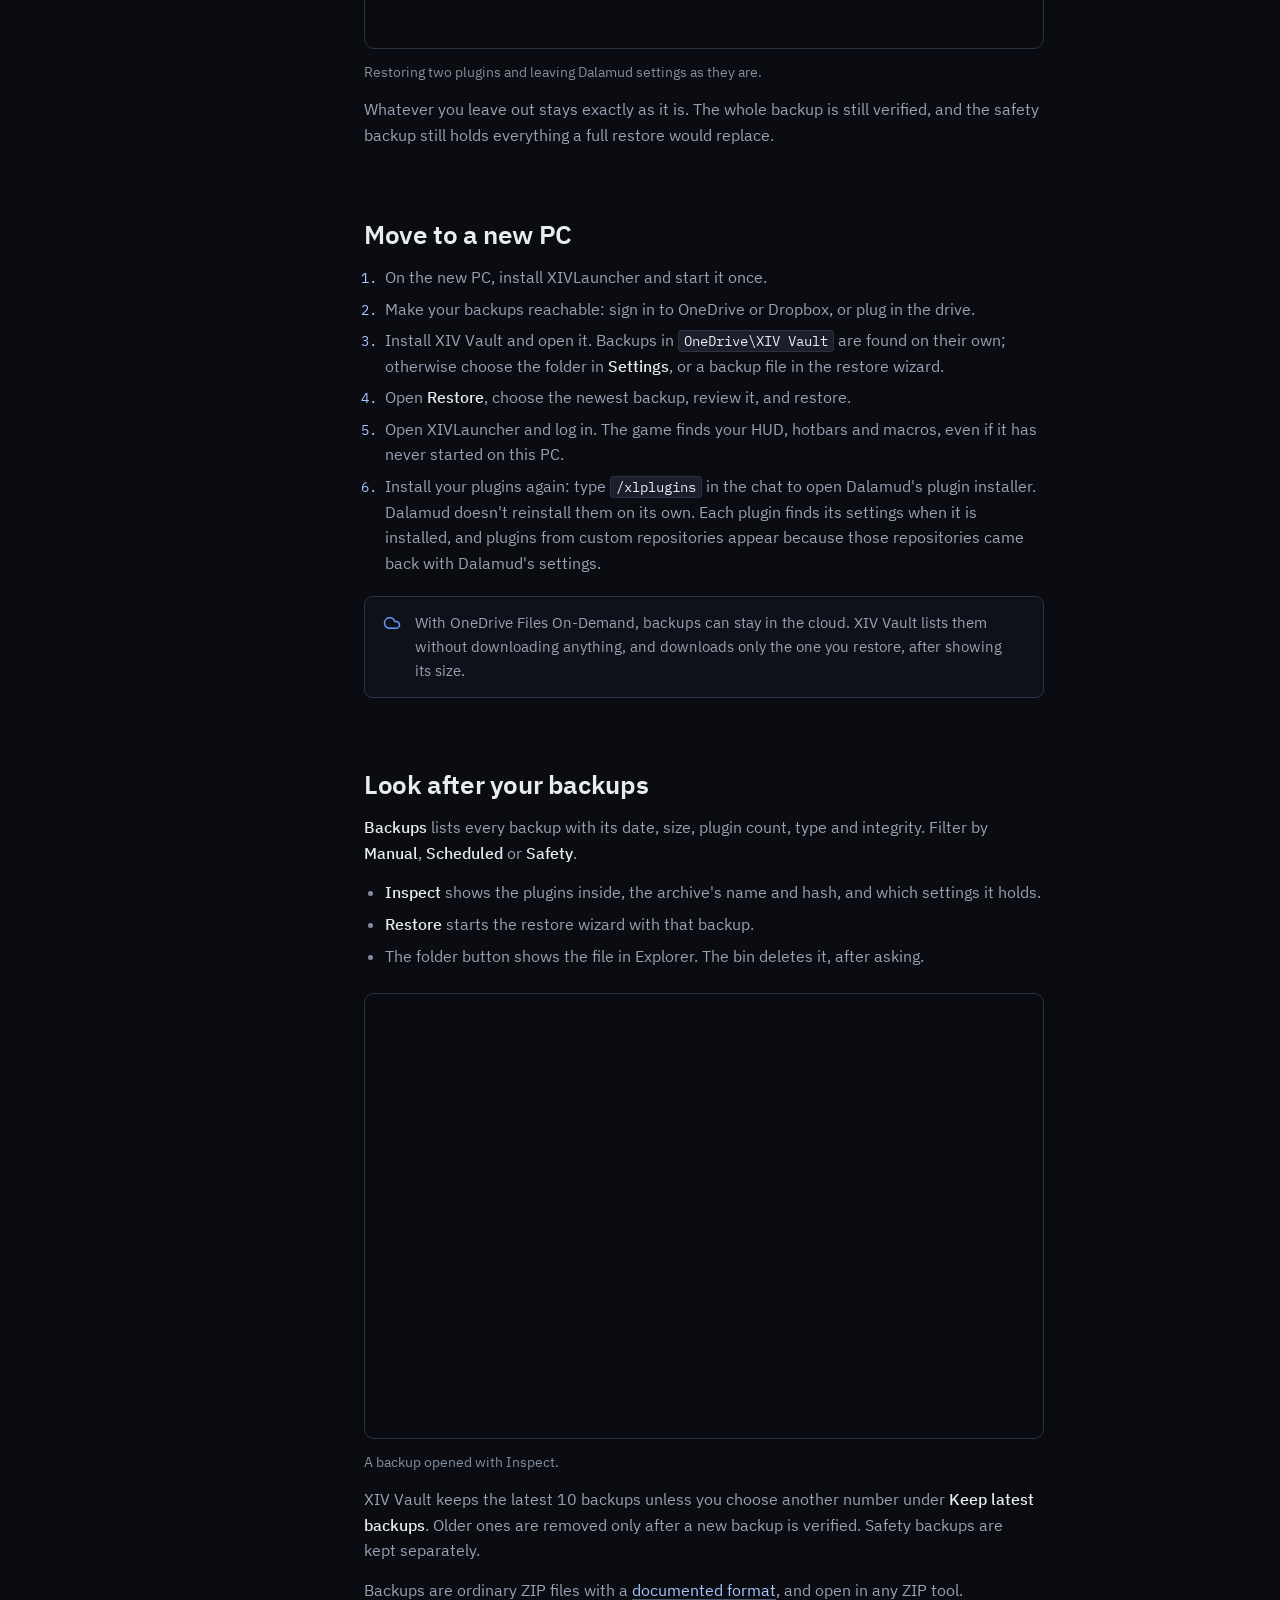
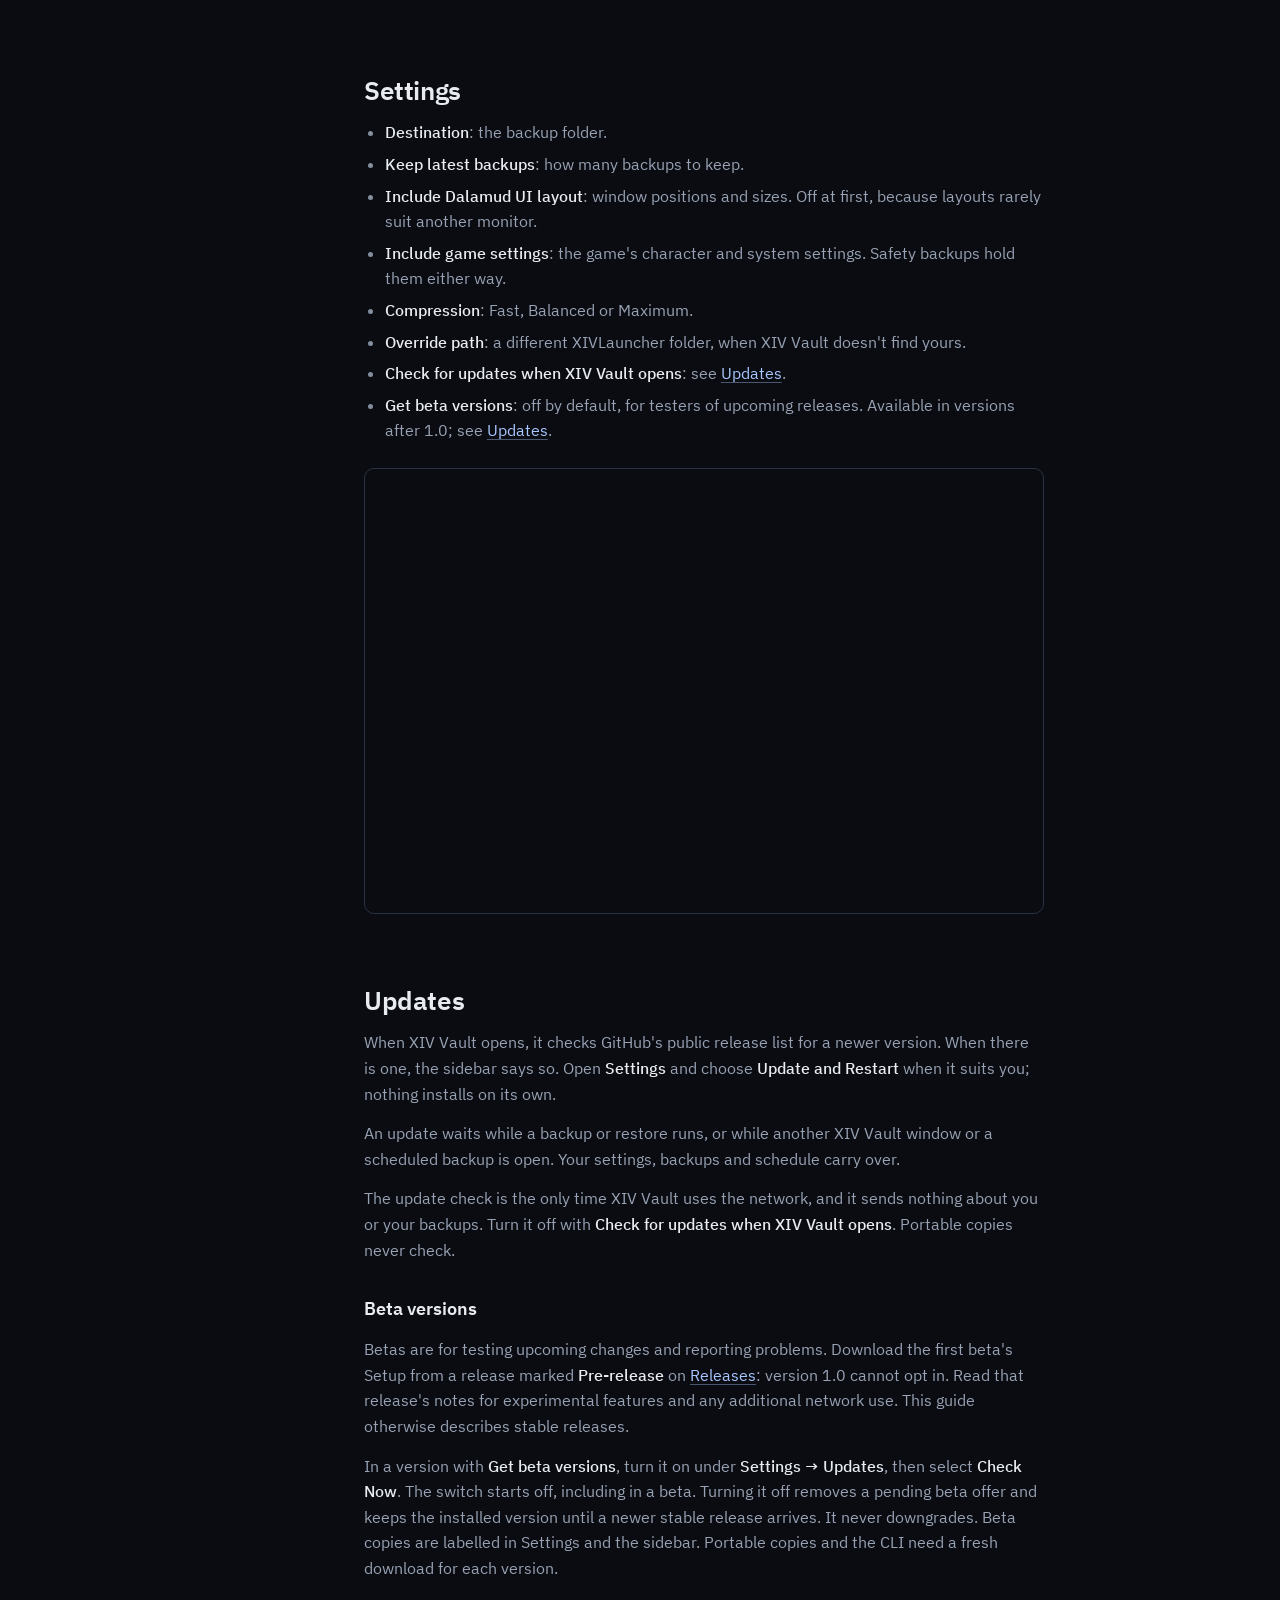
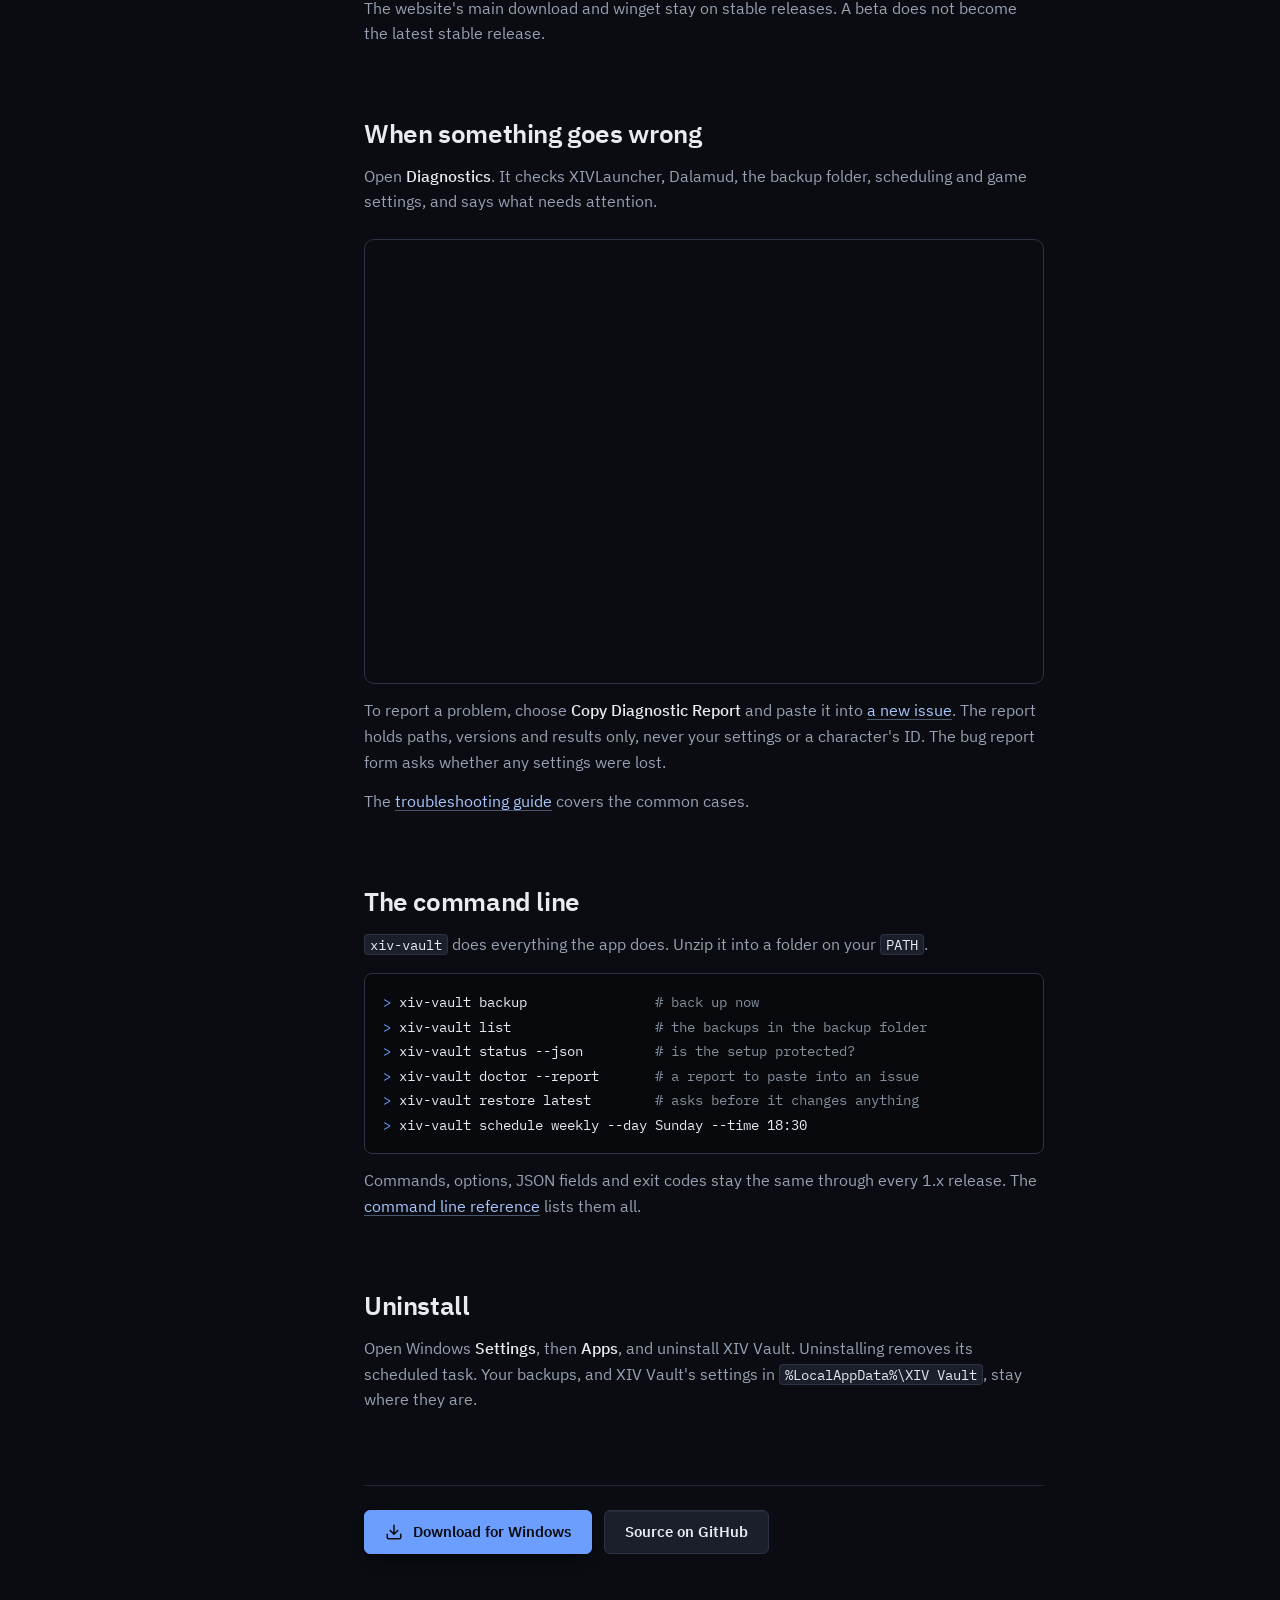
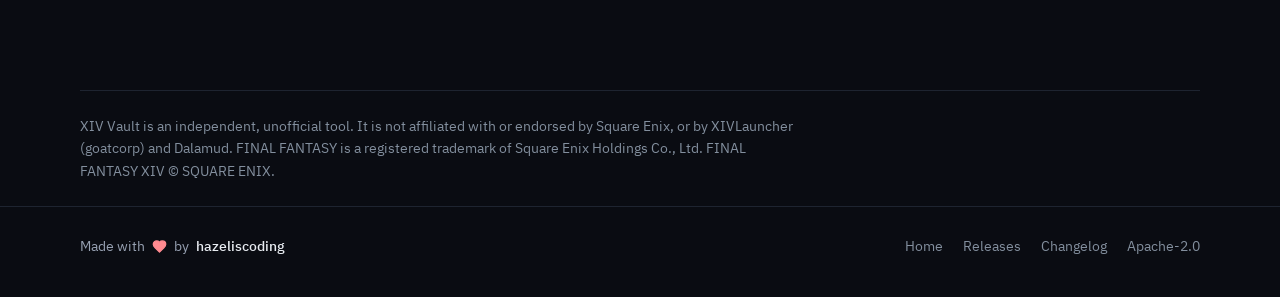
==== commit 1ce7d8e8: "feat(beta): add opt-in updates and desktop plugin installs" ====
--- a/site/guide.html
+++ b/site/guide.html
@@ -130,7 +130,7 @@
           <p>Close XIVLauncher and FFXIV first: the game rewrites its settings when you log out. Then open <span class="ui">Restore</span>. Nothing on disk changes until the last step.</p>
           <ol>
             <li><strong>Choose backup.</strong> Pick a backup from the list, or <span class="ui">Choose a backup file…</span> to restore one from anywhere. Choose <span class="ui">Continue</span>.</li>
-            <li><strong>Review.</strong> <span class="ui">In this backup</span> shows what the backup holds; <span class="ui">On this PC right now</span> shows what is here today. Plugins configured after the backup are listed, because they will return to their earlier settings. Choose <span class="ui">Continue</span>.</li>
+            <li><strong>Review.</strong> <span class="ui">In this backup</span> shows what the backup holds; <span class="ui">On this PC right now</span> shows what is here today. Plugins configured after the backup are listed, because they will return to their earlier settings. The warning that settings saved since the backup will be replaced also covers settings XIVLauncher created on its first start. Choose <span class="ui">Continue</span>.</li>
             <li><strong>Safety check.</strong> XIV Vault checks that XIVLauncher and FFXIV are closed, verifies the backup, and gets a safety backup ready. Choose <span class="ui">Restore Configuration</span>.</li>
             <li><strong>Complete.</strong> Open XIVLauncher, or <span class="ui">View Backups</span> to see the safety backup.</li>
           </ol>
@@ -203,6 +203,7 @@
             <li><span class="ui">Compression</span>: Fast, Balanced or Maximum.</li>
             <li><span class="ui">Override path</span>: a different XIVLauncher folder, when XIV Vault doesn't find yours.</li>
             <li><span class="ui">Check for updates when XIV Vault opens</span>: see <a href="#updates">Updates</a>.</li>
+            <li><span class="ui">Get beta versions</span>: off by default, for testers of upcoming releases. Available in versions after 1.0; see <a href="#updates">Updates</a>.</li>
           </ul>
           <figure class="shot">
             <a href="assets/generated/settings.png"><img src="assets/generated/settings.png" width="1100" height="720" loading="lazy" decoding="async"
@@ -215,6 +216,10 @@
           <p>When XIV Vault opens, it checks GitHub's public release list for a newer version. When there is one, the sidebar says so. Open <span class="ui">Settings</span> and choose <span class="ui">Update and Restart</span> when it suits you; nothing installs on its own.</p>
           <p>An update waits while a backup or restore runs, or while another XIV Vault window or a scheduled backup is open. Your settings, backups and schedule carry over.</p>
           <p>The update check is the only time XIV Vault uses the network, and it sends nothing about you or your backups. Turn it off with <span class="ui">Check for updates when XIV Vault opens</span>. Portable copies never check.</p>
+          <h3>Beta versions</h3>
+          <p>Betas are for testing upcoming changes and reporting problems. Download the first beta's Setup from a release marked <strong>Pre-release</strong> on <a href="https://github.com/hazeliscoding/xiv-vault/releases">Releases</a>: version 1.0 cannot opt in. Read that release's notes for experimental features and any additional network use. This guide otherwise describes stable releases.</p>
+          <p>In a version with <span class="ui">Get beta versions</span>, turn it on under <span class="ui">Settings → Updates</span>, then select <span class="ui">Check Now</span>. The switch starts off, including in a beta. Turning it off removes a pending beta offer and keeps the installed version until a newer stable release arrives. It never downgrades. Beta copies are labelled in Settings and the sidebar. Portable copies and the CLI need a fresh download for each version.</p>
+          <p>The website's main download and winget stay on stable releases. A beta does not become the latest stable release.</p>
         </section>
 
         <section id="problems" aria-labelledby="problems-title">
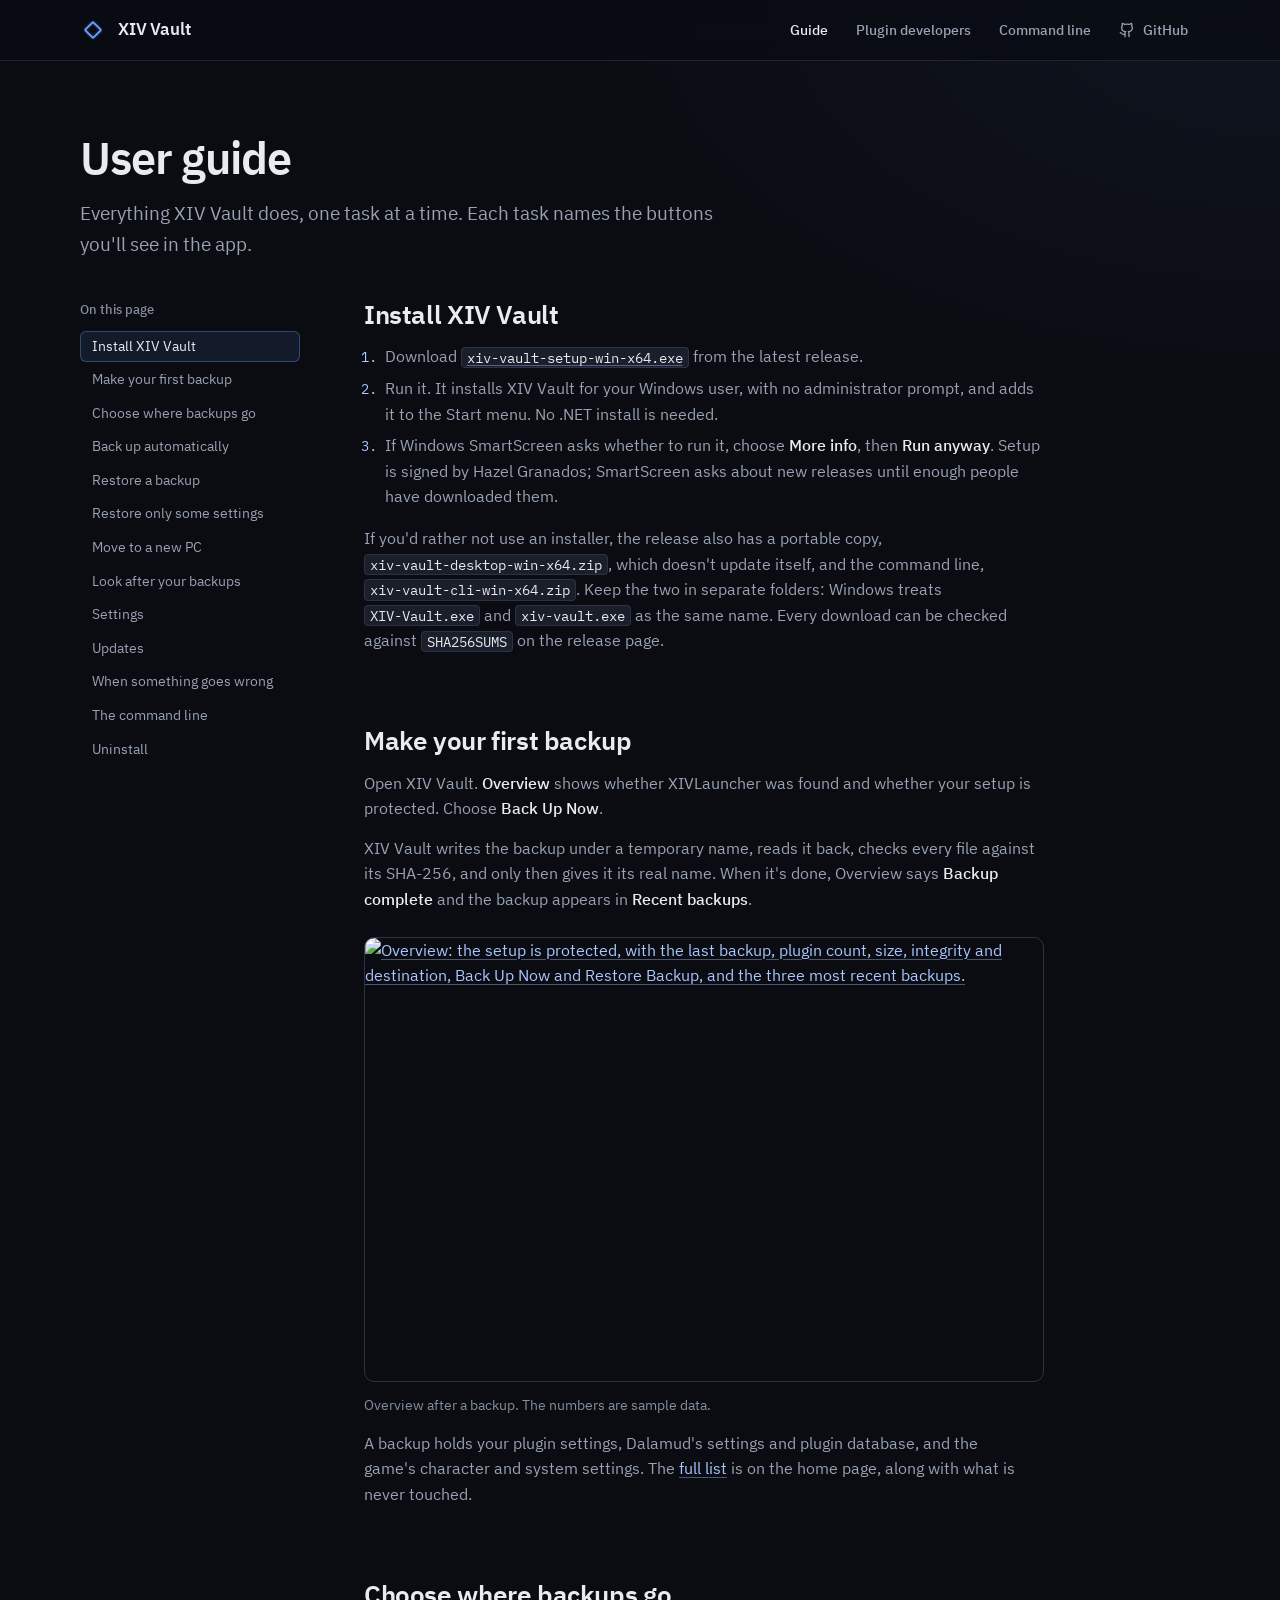
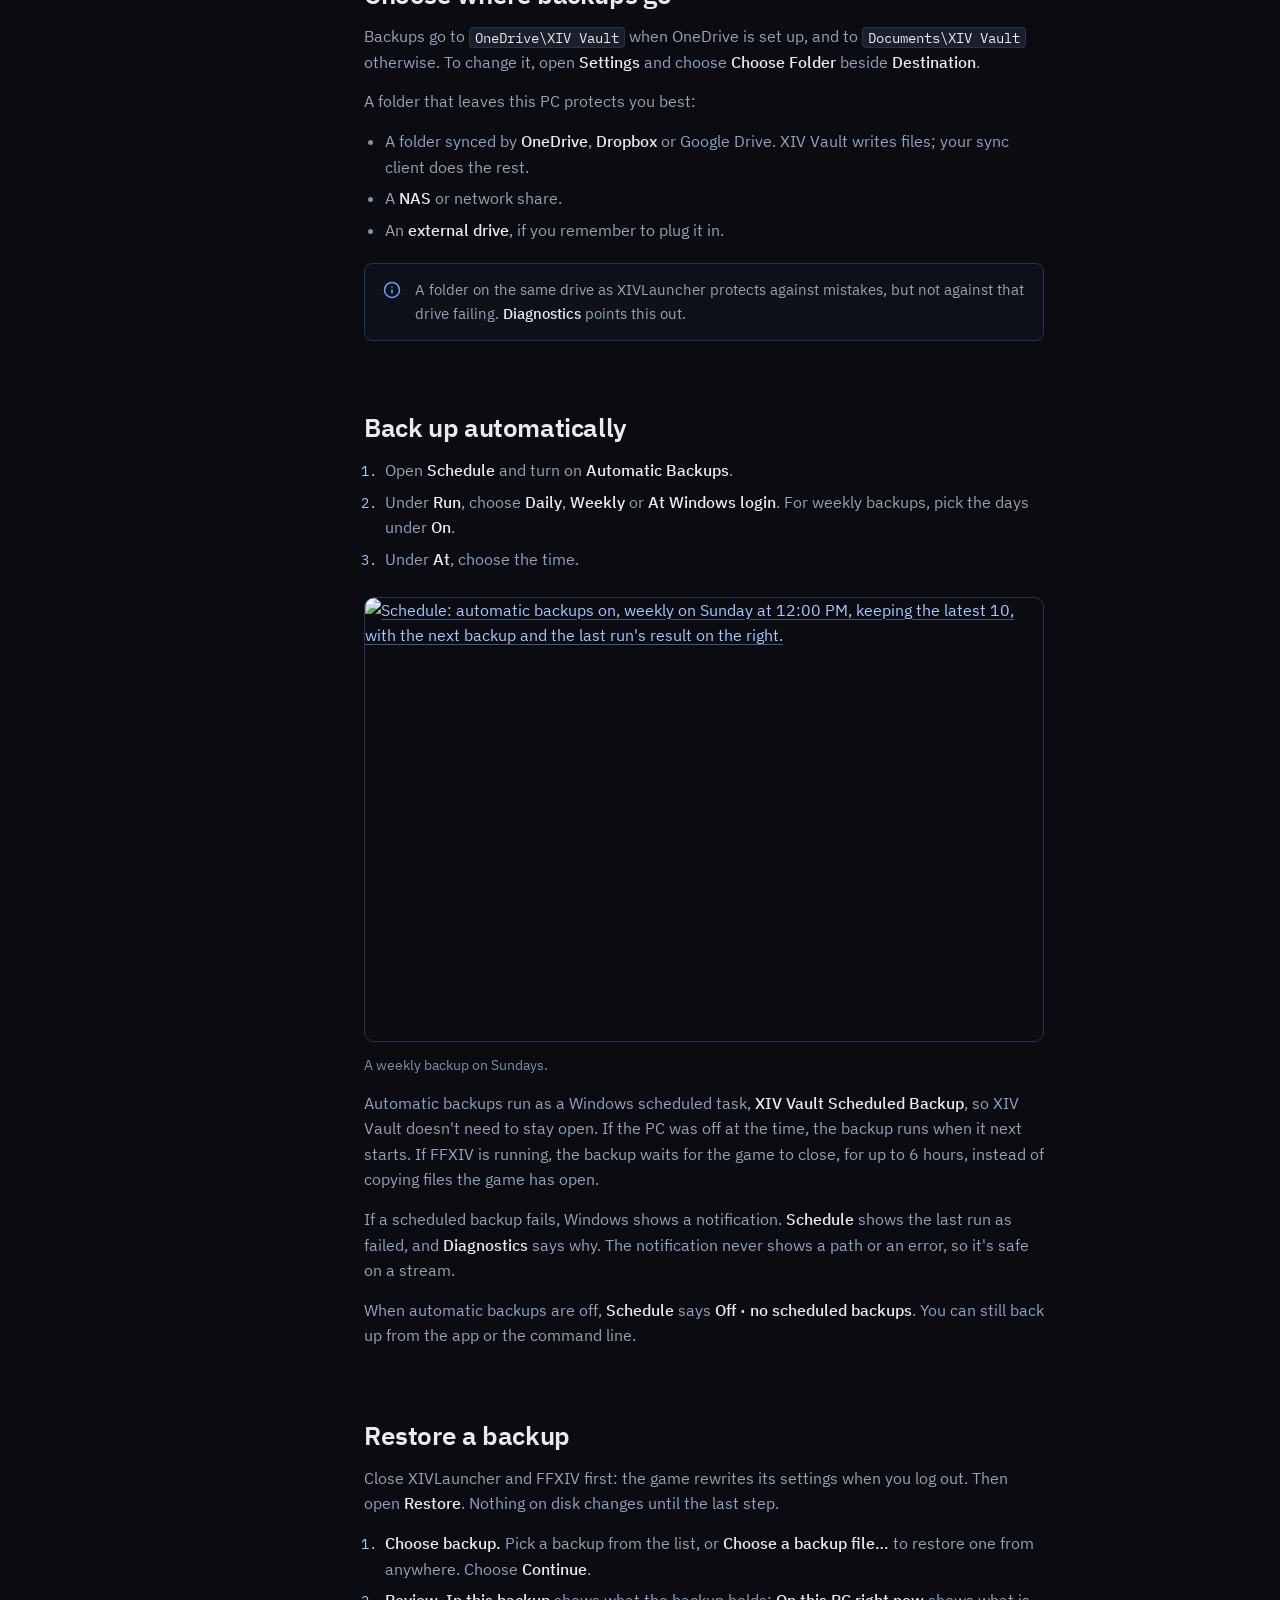
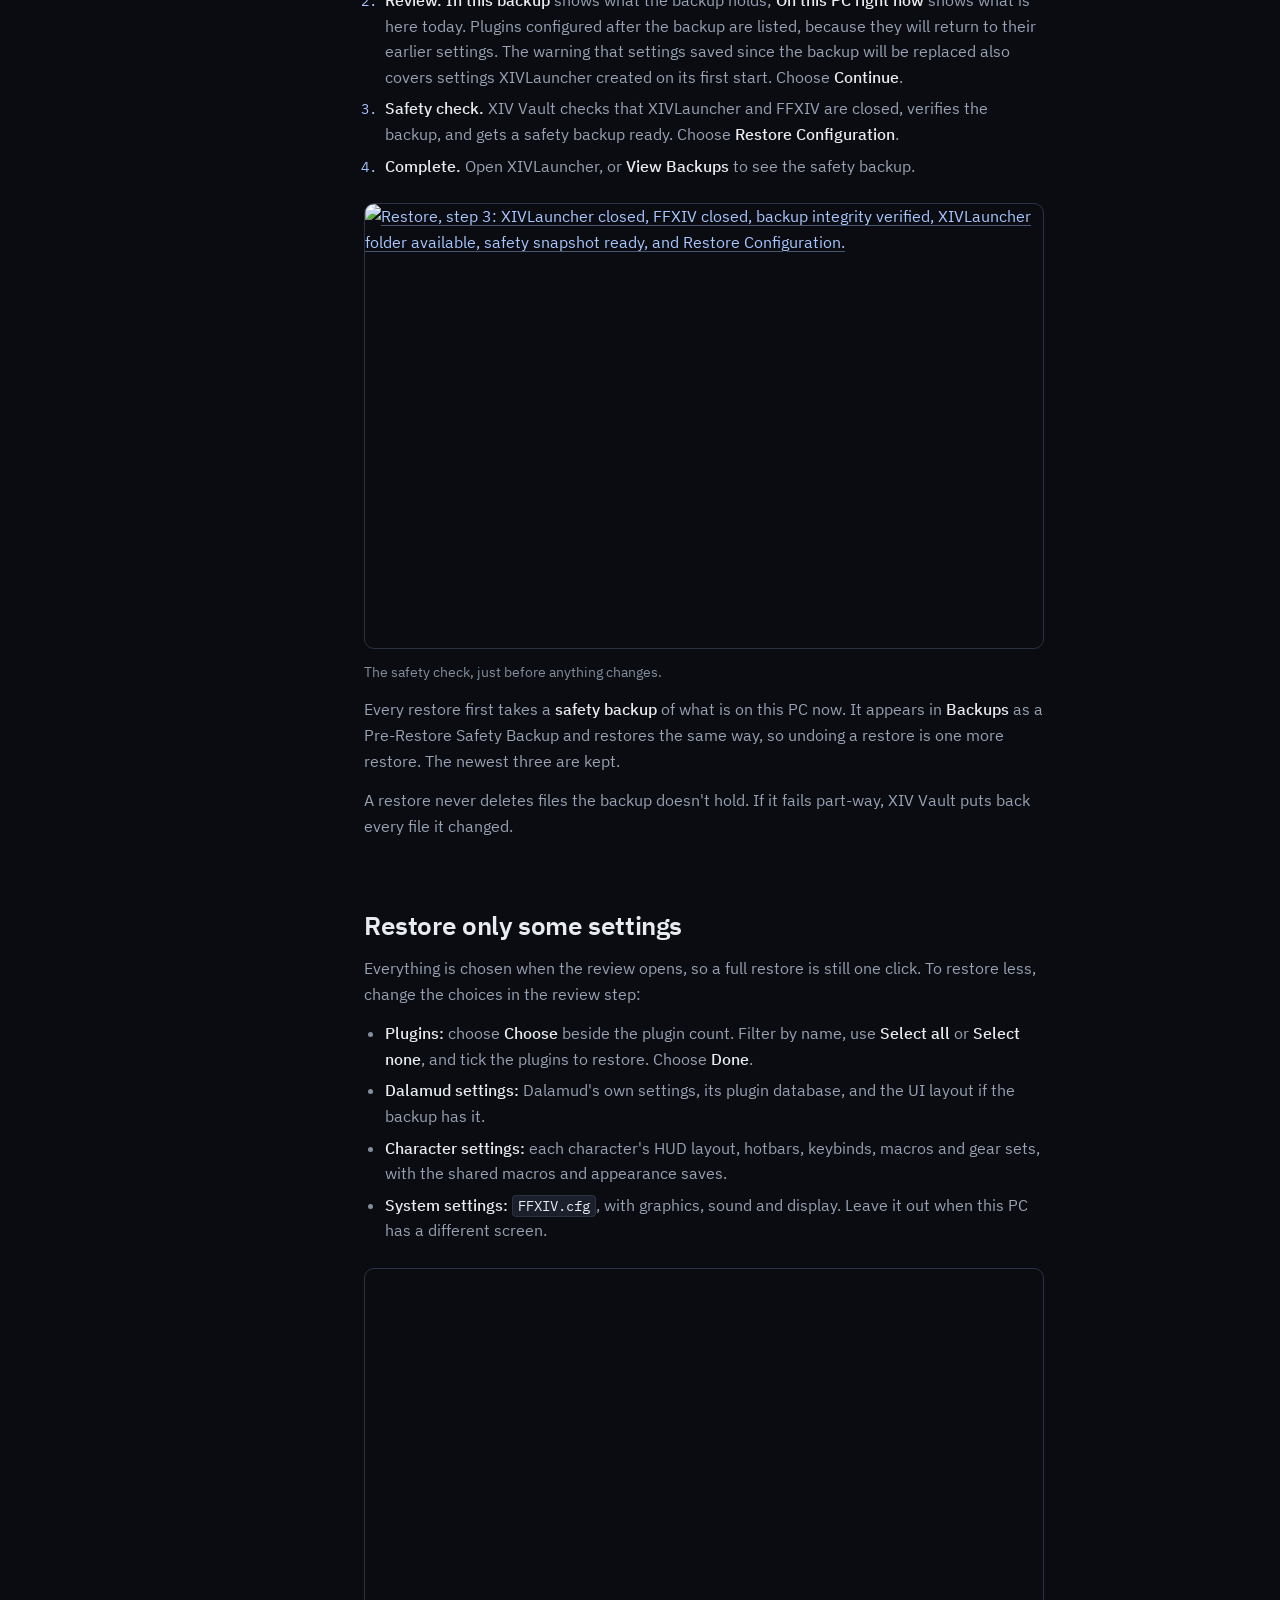
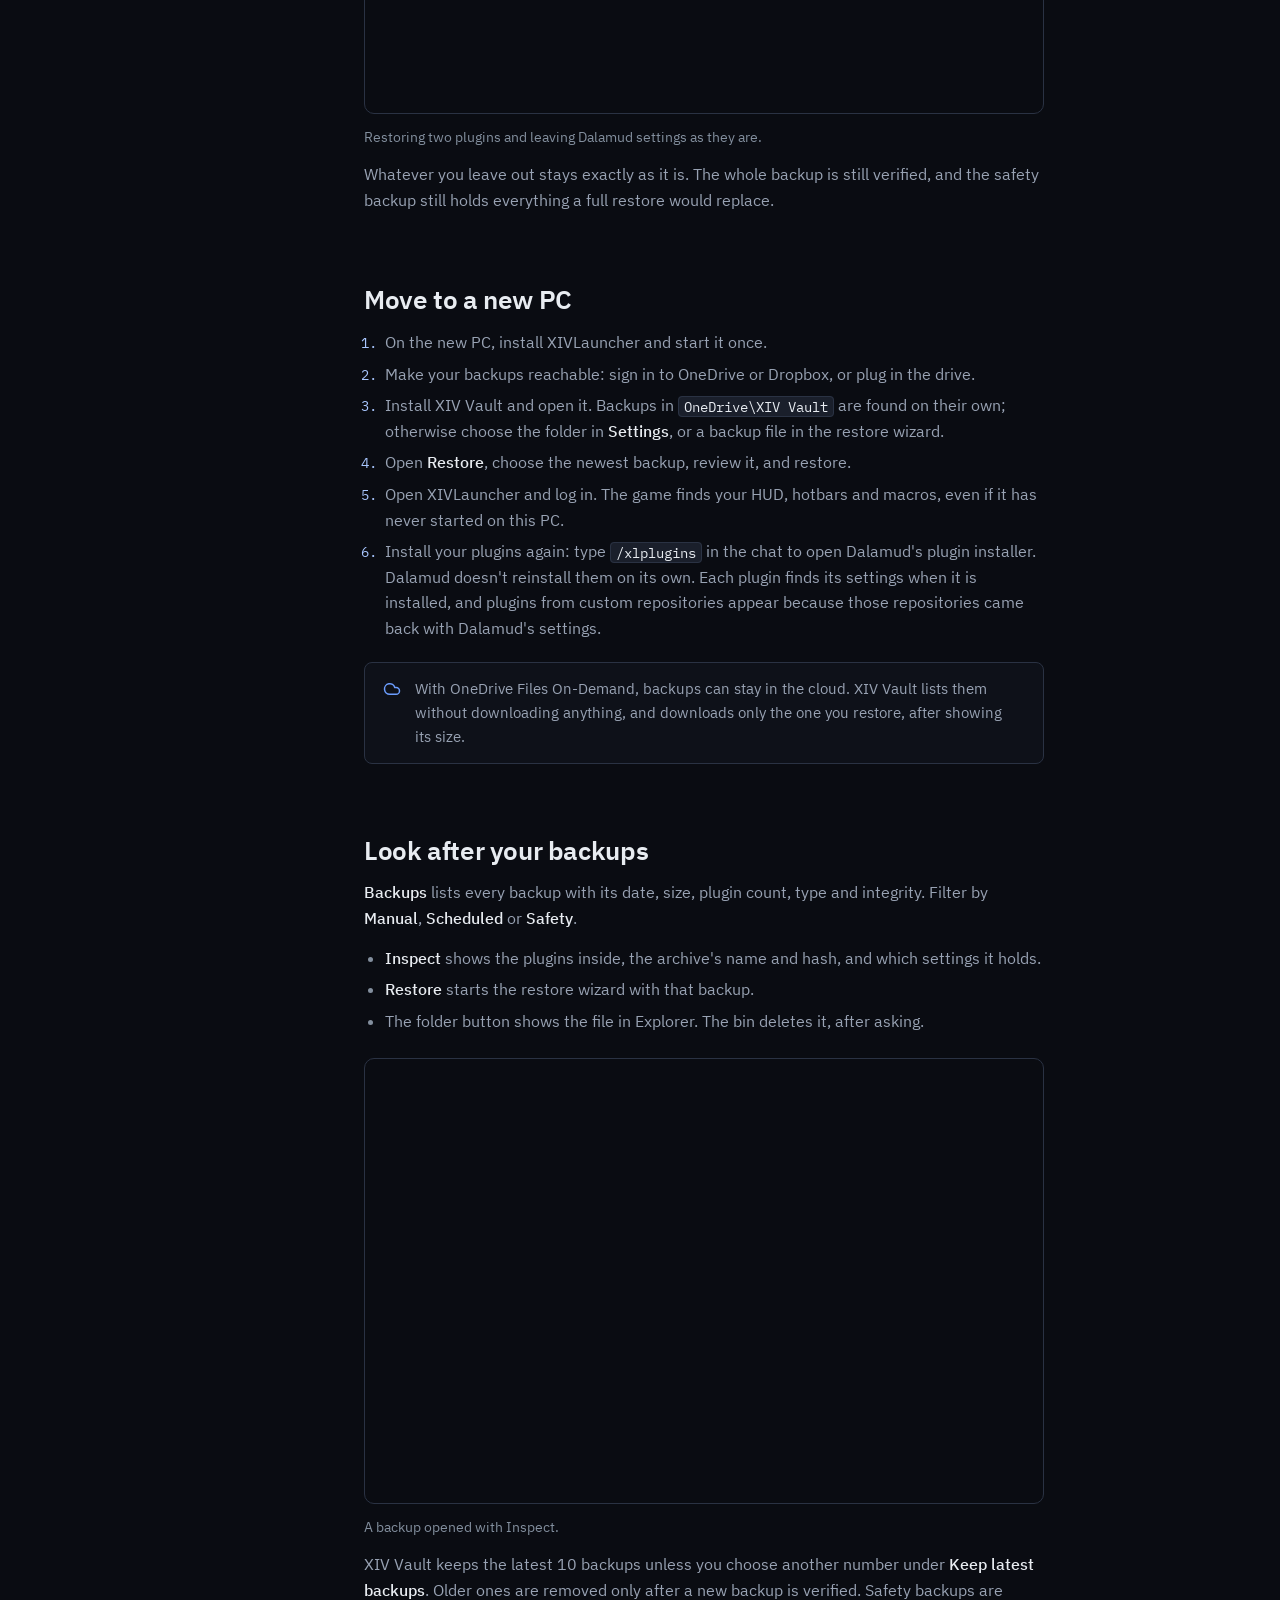
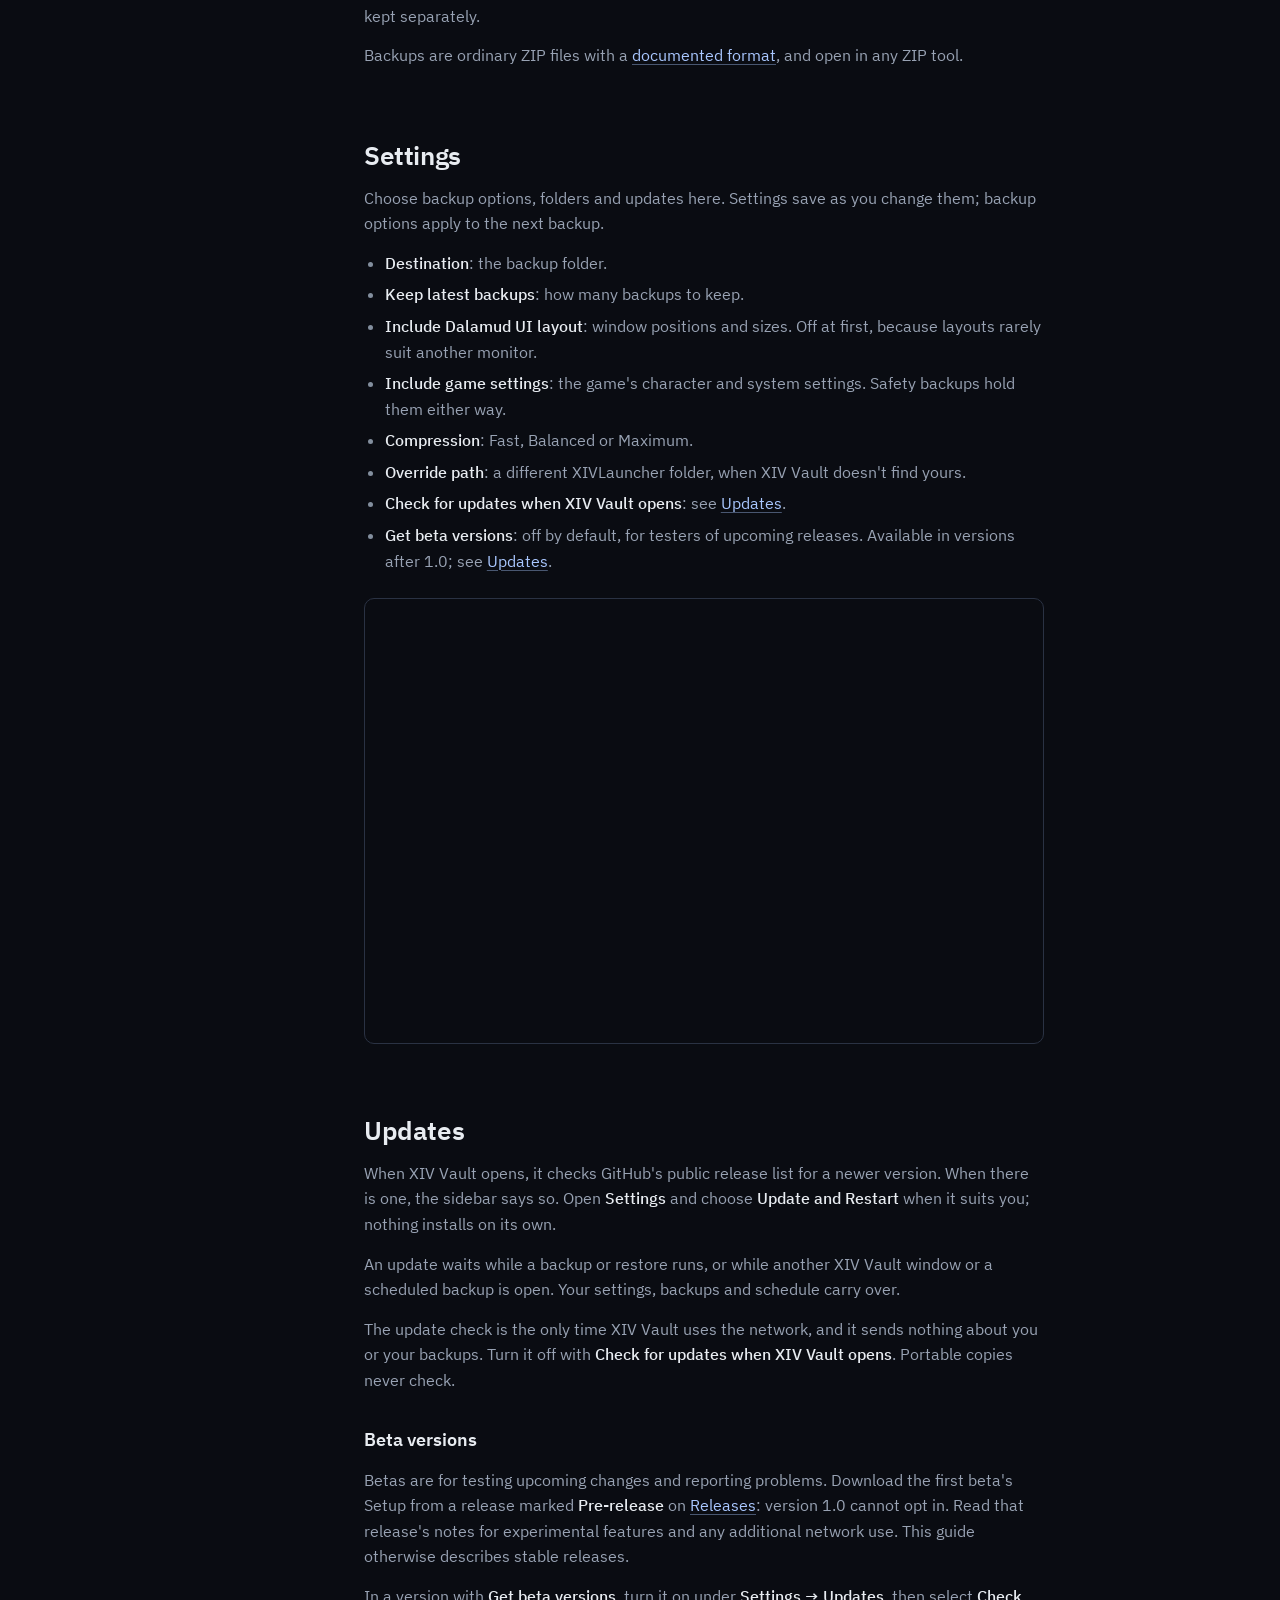
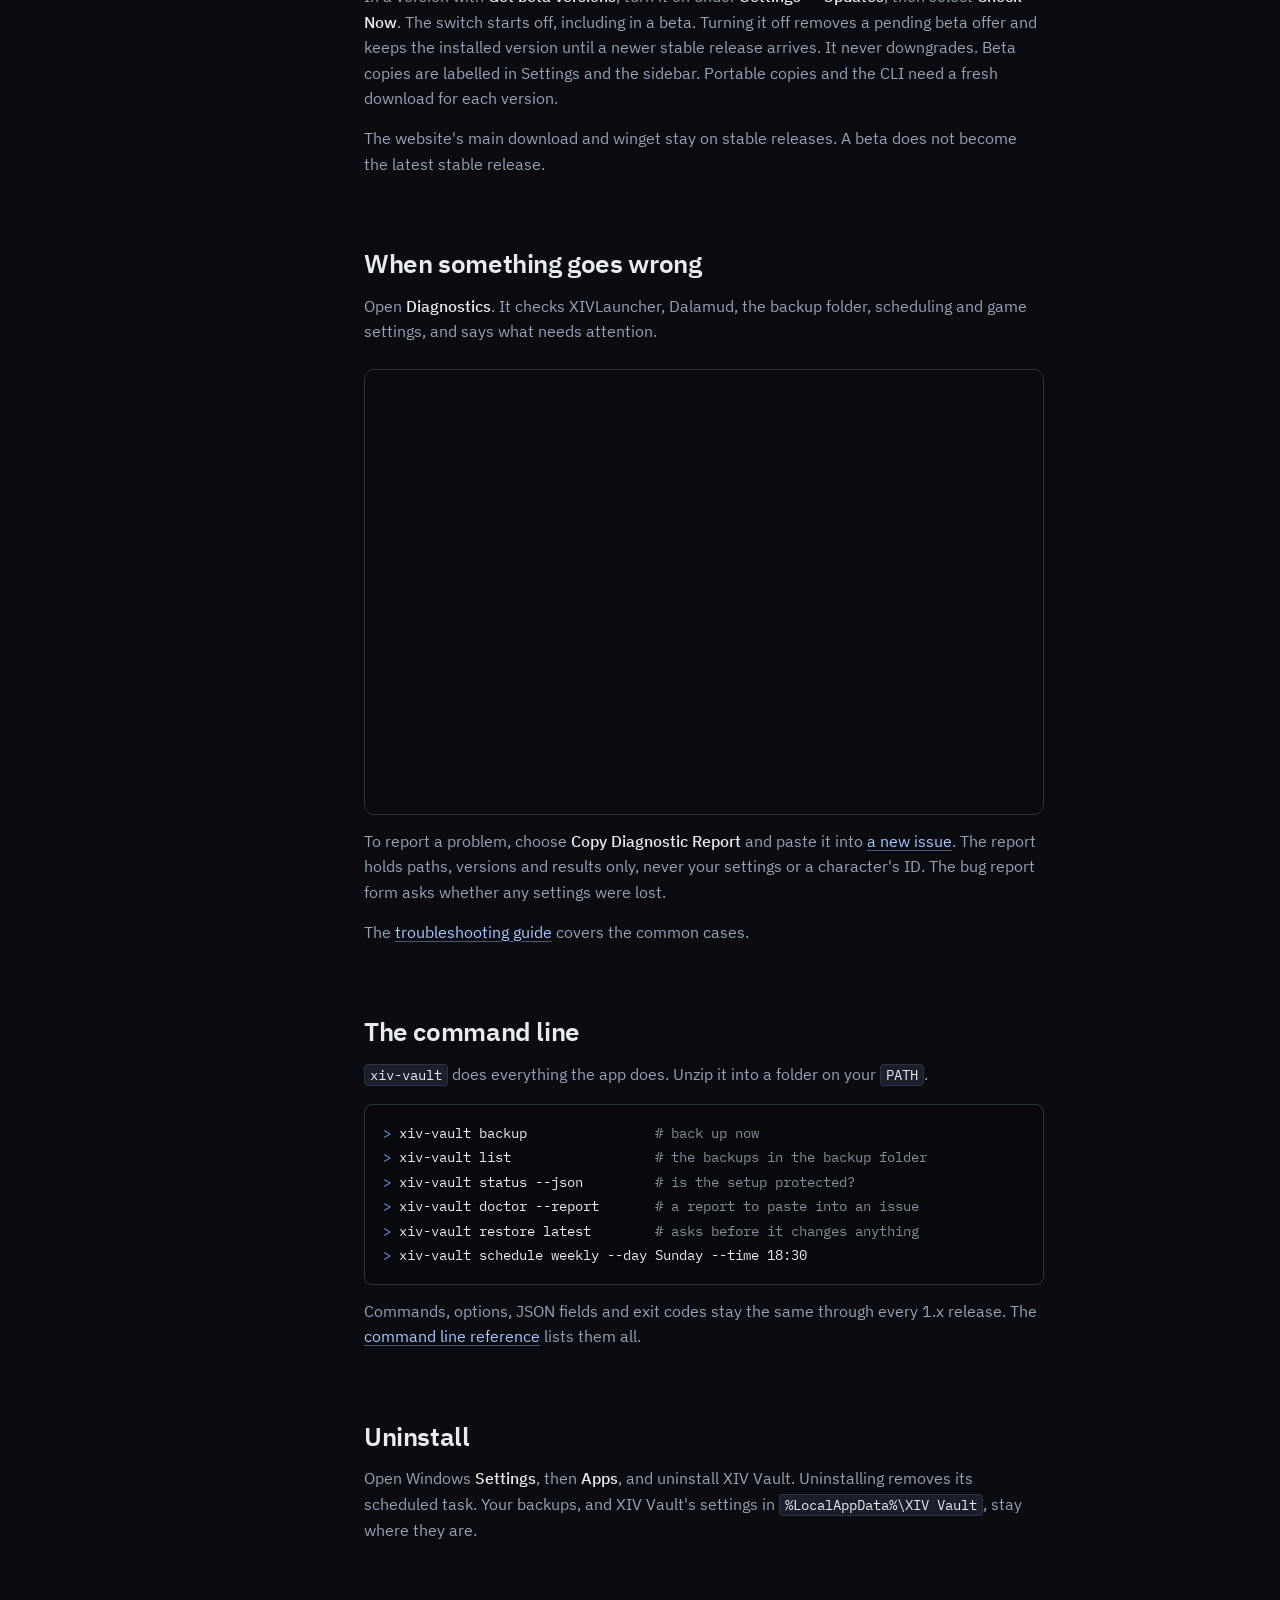
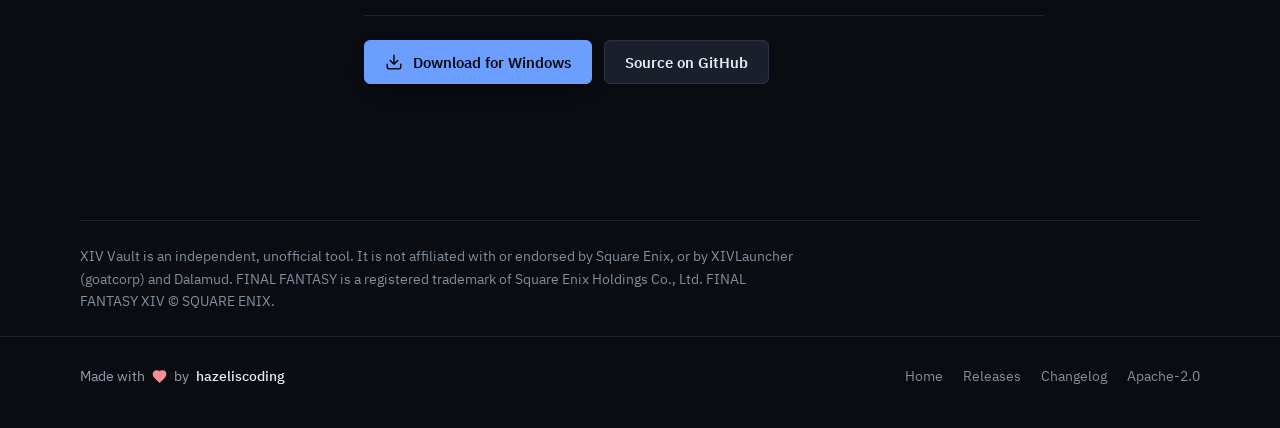
==== commit 9012238b: "fix(copy): clarify backup and update messages" ====
--- a/site/guide.html
+++ b/site/guide.html
@@ -85,7 +85,7 @@
         <section id="first-backup" aria-labelledby="first-backup-title">
           <h2 id="first-backup-title">Make your first backup</h2>
           <p>Open XIV Vault. <span class="ui">Overview</span> shows whether XIVLauncher was found and whether your setup is protected. Choose <span class="ui">Back Up Now</span>.</p>
-          <p>The backup takes a few seconds. XIV Vault writes it under a temporary name, reads it back, checks every file against its SHA-256, and only then gives it its real name. When it's done, Overview says <span class="ui">Backup complete</span> and the backup appears in <span class="ui">Recent backups</span>.</p>
+          <p>XIV Vault writes the backup under a temporary name, reads it back, checks every file against its SHA-256, and only then gives it its real name. When it's done, Overview says <span class="ui">Backup complete</span> and the backup appears in <span class="ui">Recent backups</span>.</p>
           <figure class="shot">
             <a href="assets/generated/overview.png"><img src="assets/generated/overview.png" width="1100" height="720" loading="lazy" decoding="async"
                  alt="Overview: the setup is protected, with the last backup, plugin count, size, integrity and destination, Back Up Now and Restore Backup, and the three most recent backups."><span class="sr-only"> (opens full size)</span></a>
@@ -123,6 +123,7 @@
           </figure>
           <p>Automatic backups run as a Windows scheduled task, <span class="ui">XIV Vault Scheduled Backup</span>, so XIV Vault doesn't need to stay open. If the PC was off at the time, the backup runs when it next starts. If FFXIV is running, the backup waits for the game to close, for up to 6 hours, instead of copying files the game has open.</p>
           <p>If a scheduled backup fails, Windows shows a notification. <span class="ui">Schedule</span> shows the last run as failed, and <span class="ui">Diagnostics</span> says why. The notification never shows a path or an error, so it's safe on a stream.</p>
+          <p>When automatic backups are off, <span class="ui">Schedule</span> says <span class="ui">Off · no scheduled backups</span>. You can still back up from the app or the command line.</p>
         </section>
 
         <section id="restore" aria-labelledby="restore-title">
@@ -195,6 +196,7 @@
 
         <section id="settings" aria-labelledby="settings-title">
           <h2 id="settings-title">Settings</h2>
+          <p>Choose backup options, folders and updates here. Settings save as you change them; backup options apply to the next backup.</p>
           <ul>
             <li><span class="ui">Destination</span>: the backup folder.</li>
             <li><span class="ui">Keep latest backups</span>: how many backups to keep.</li>
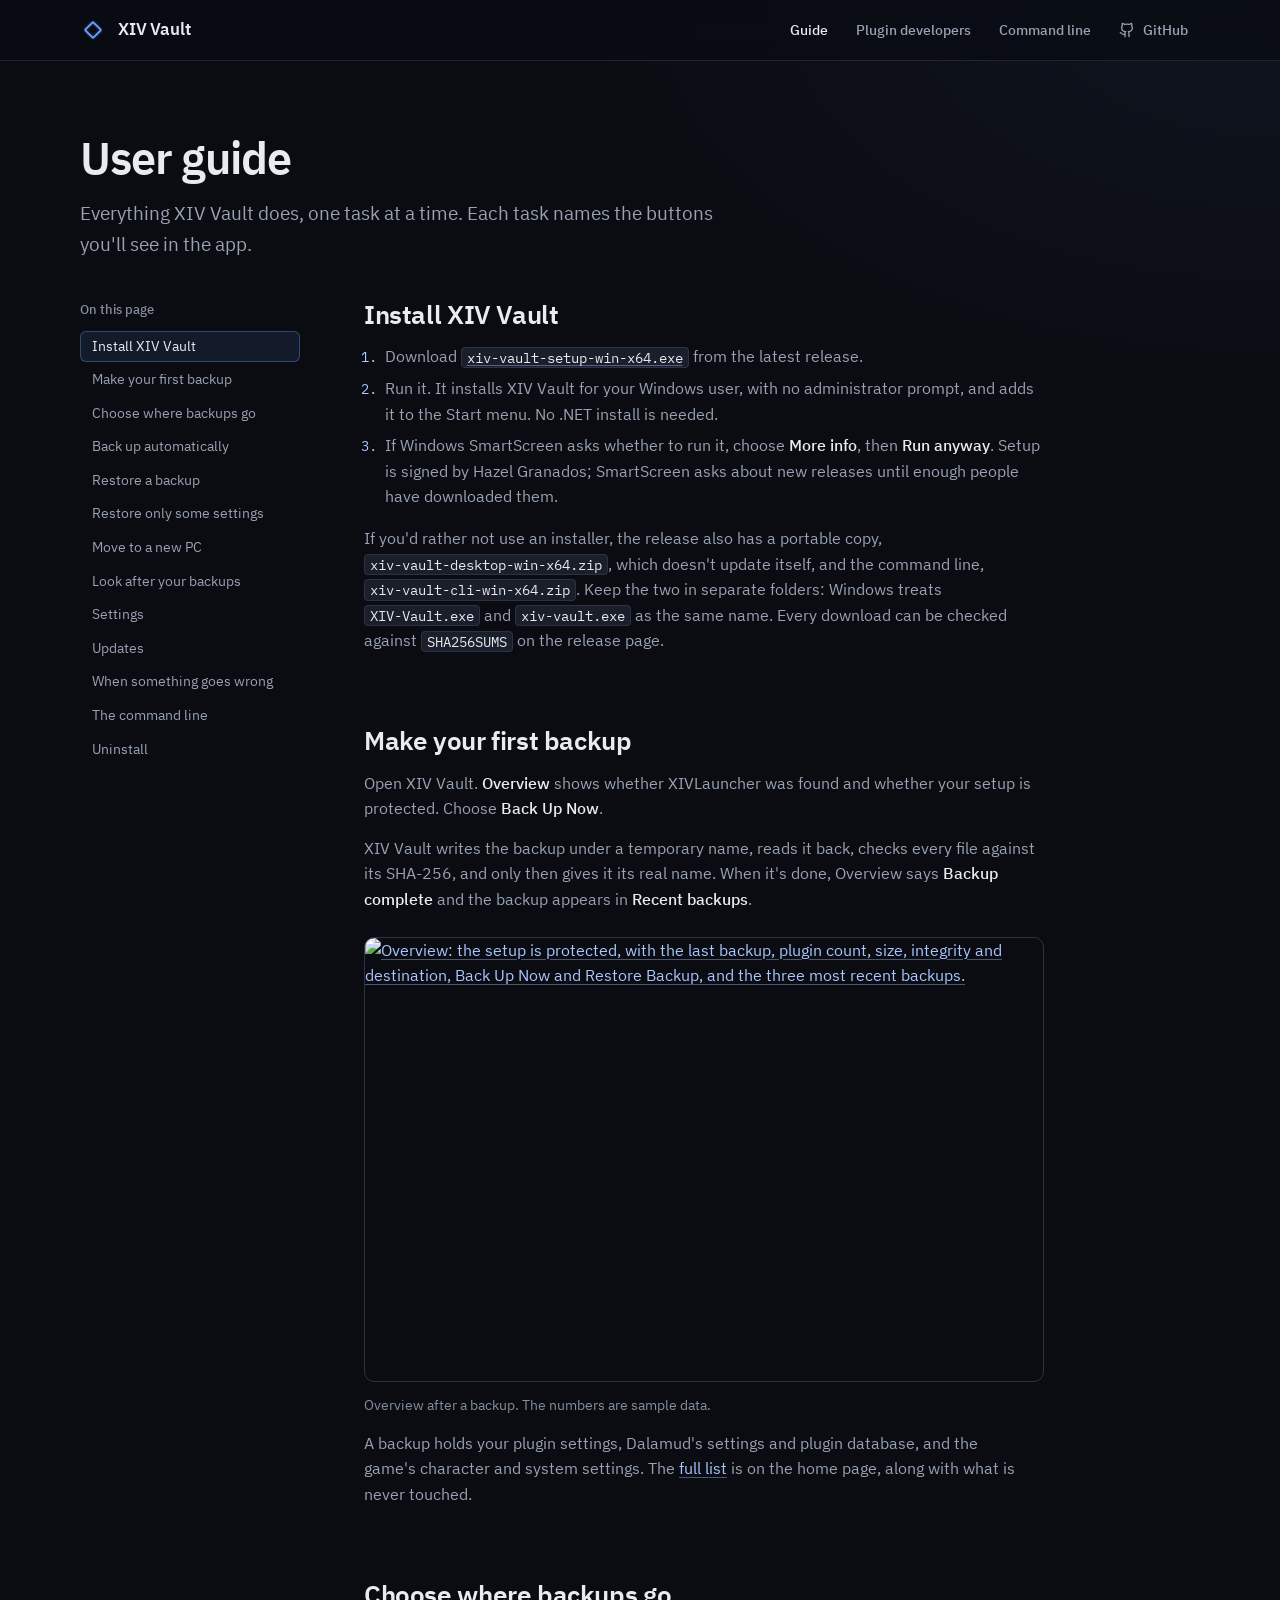
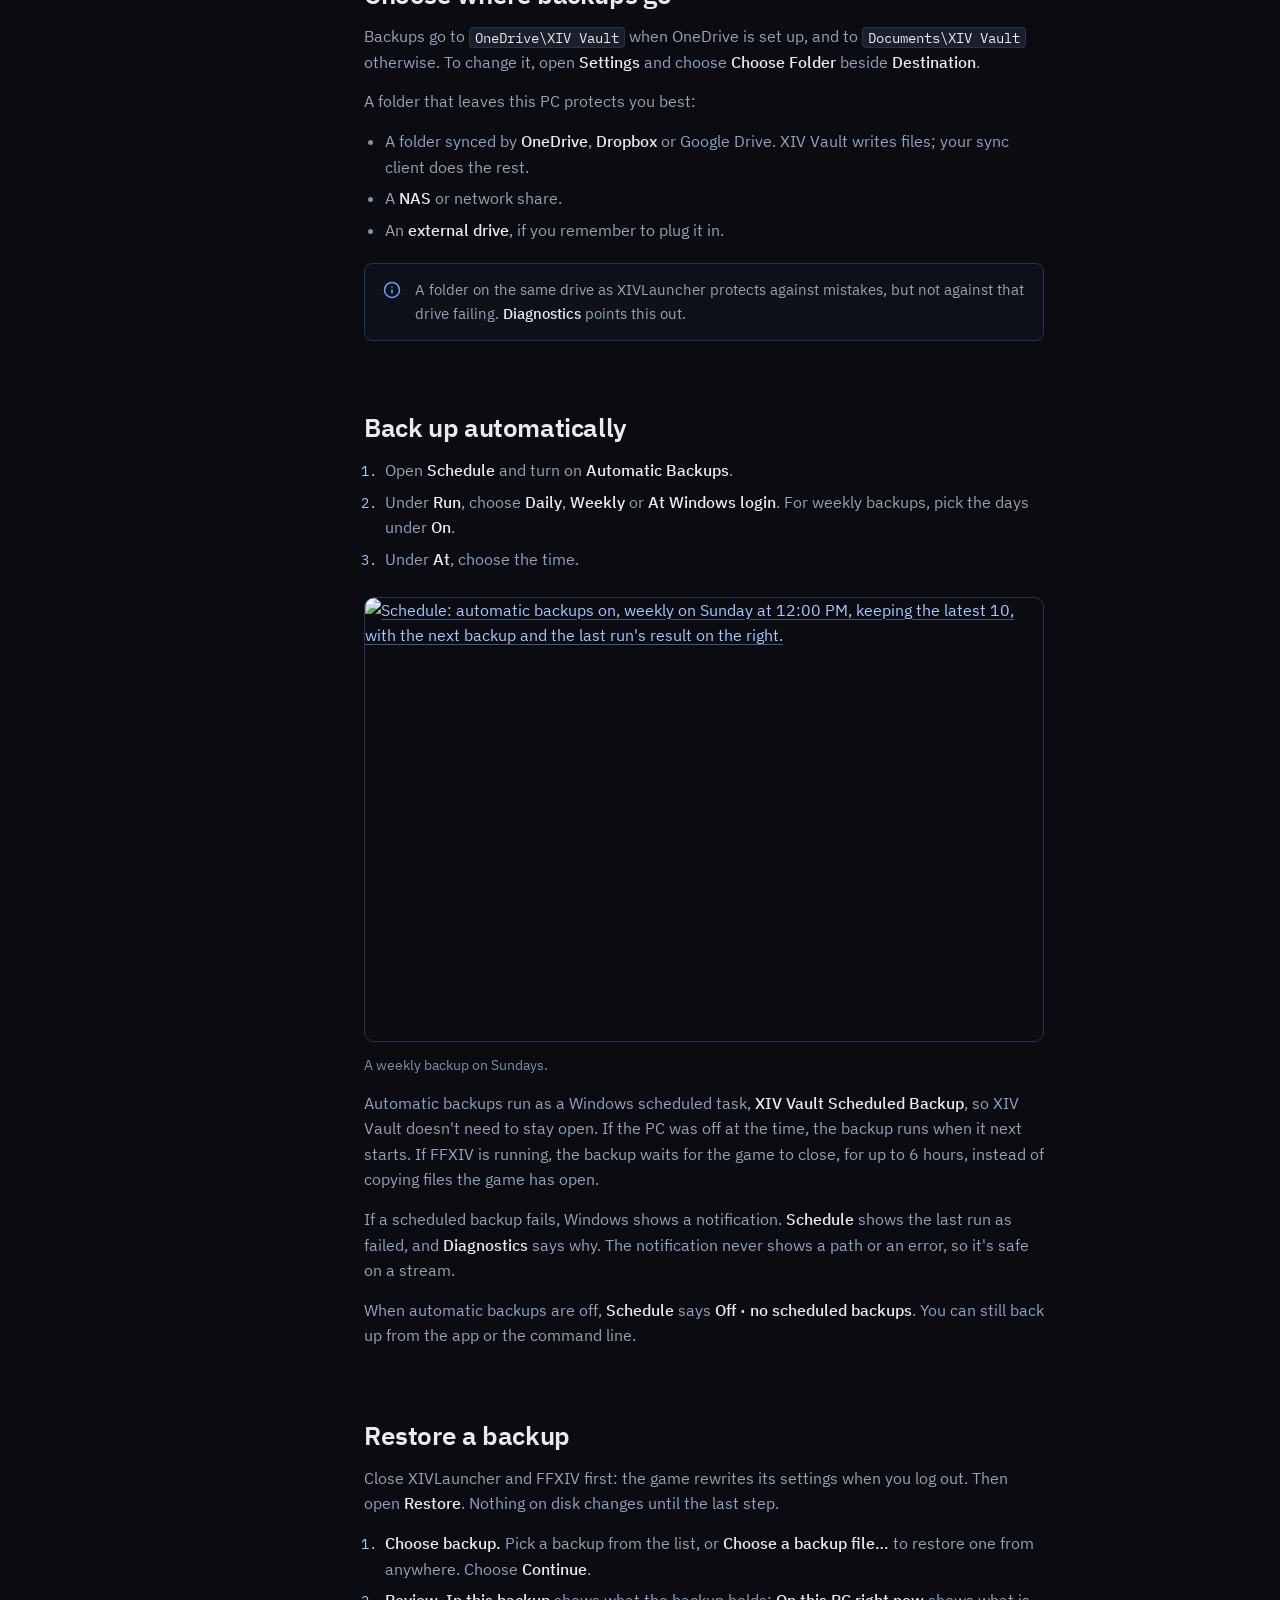
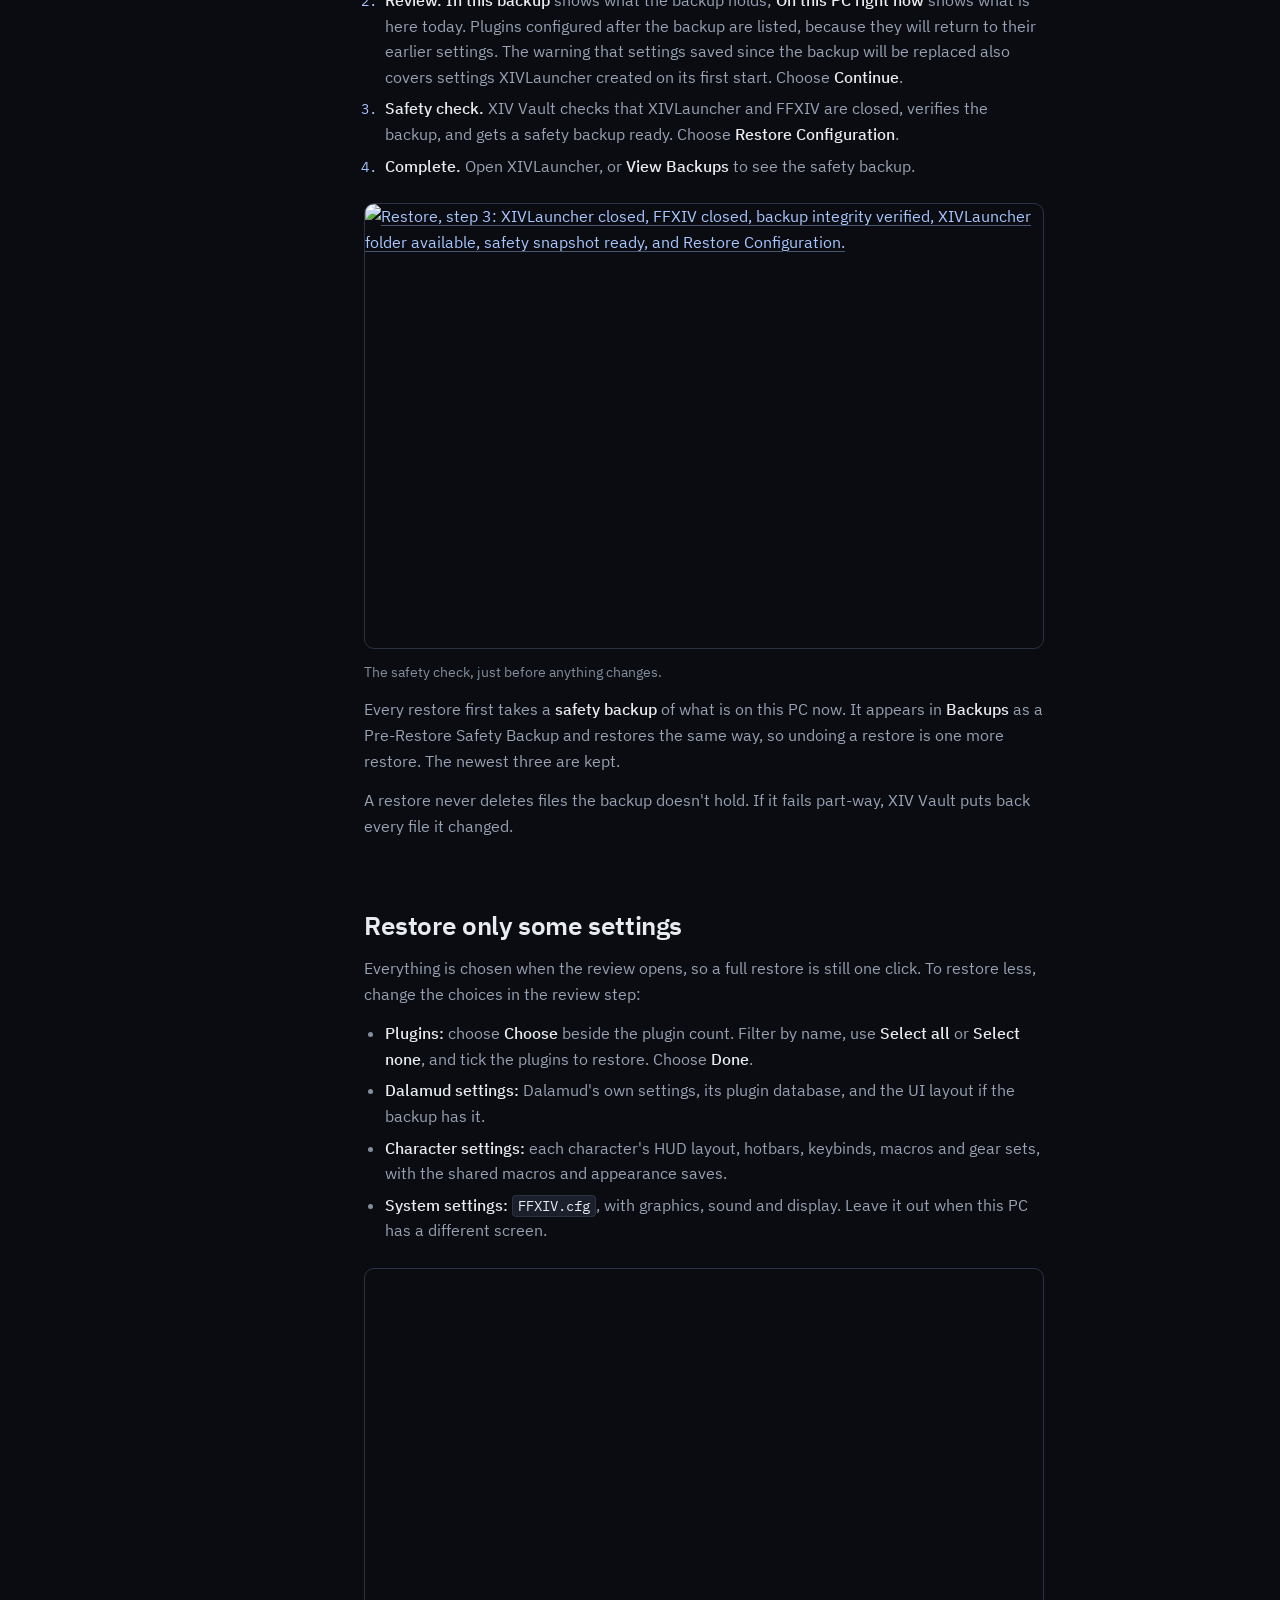
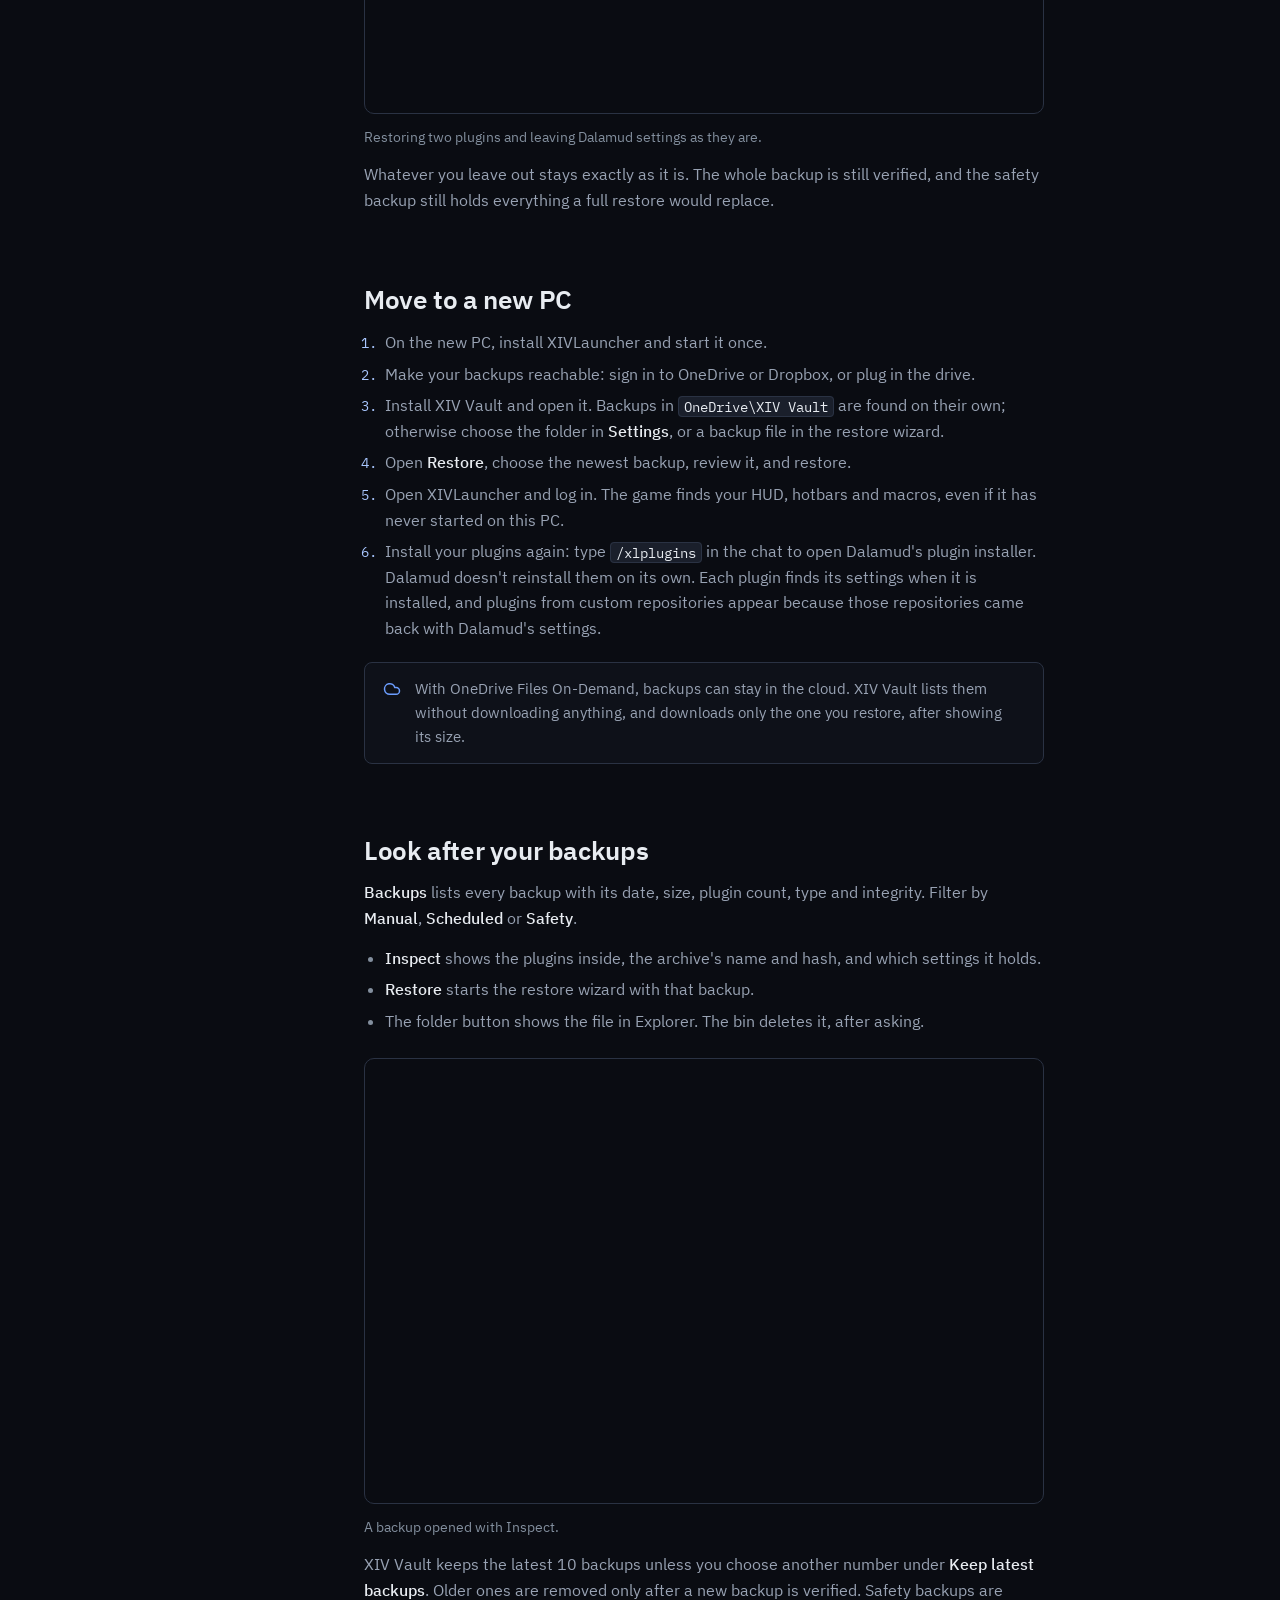
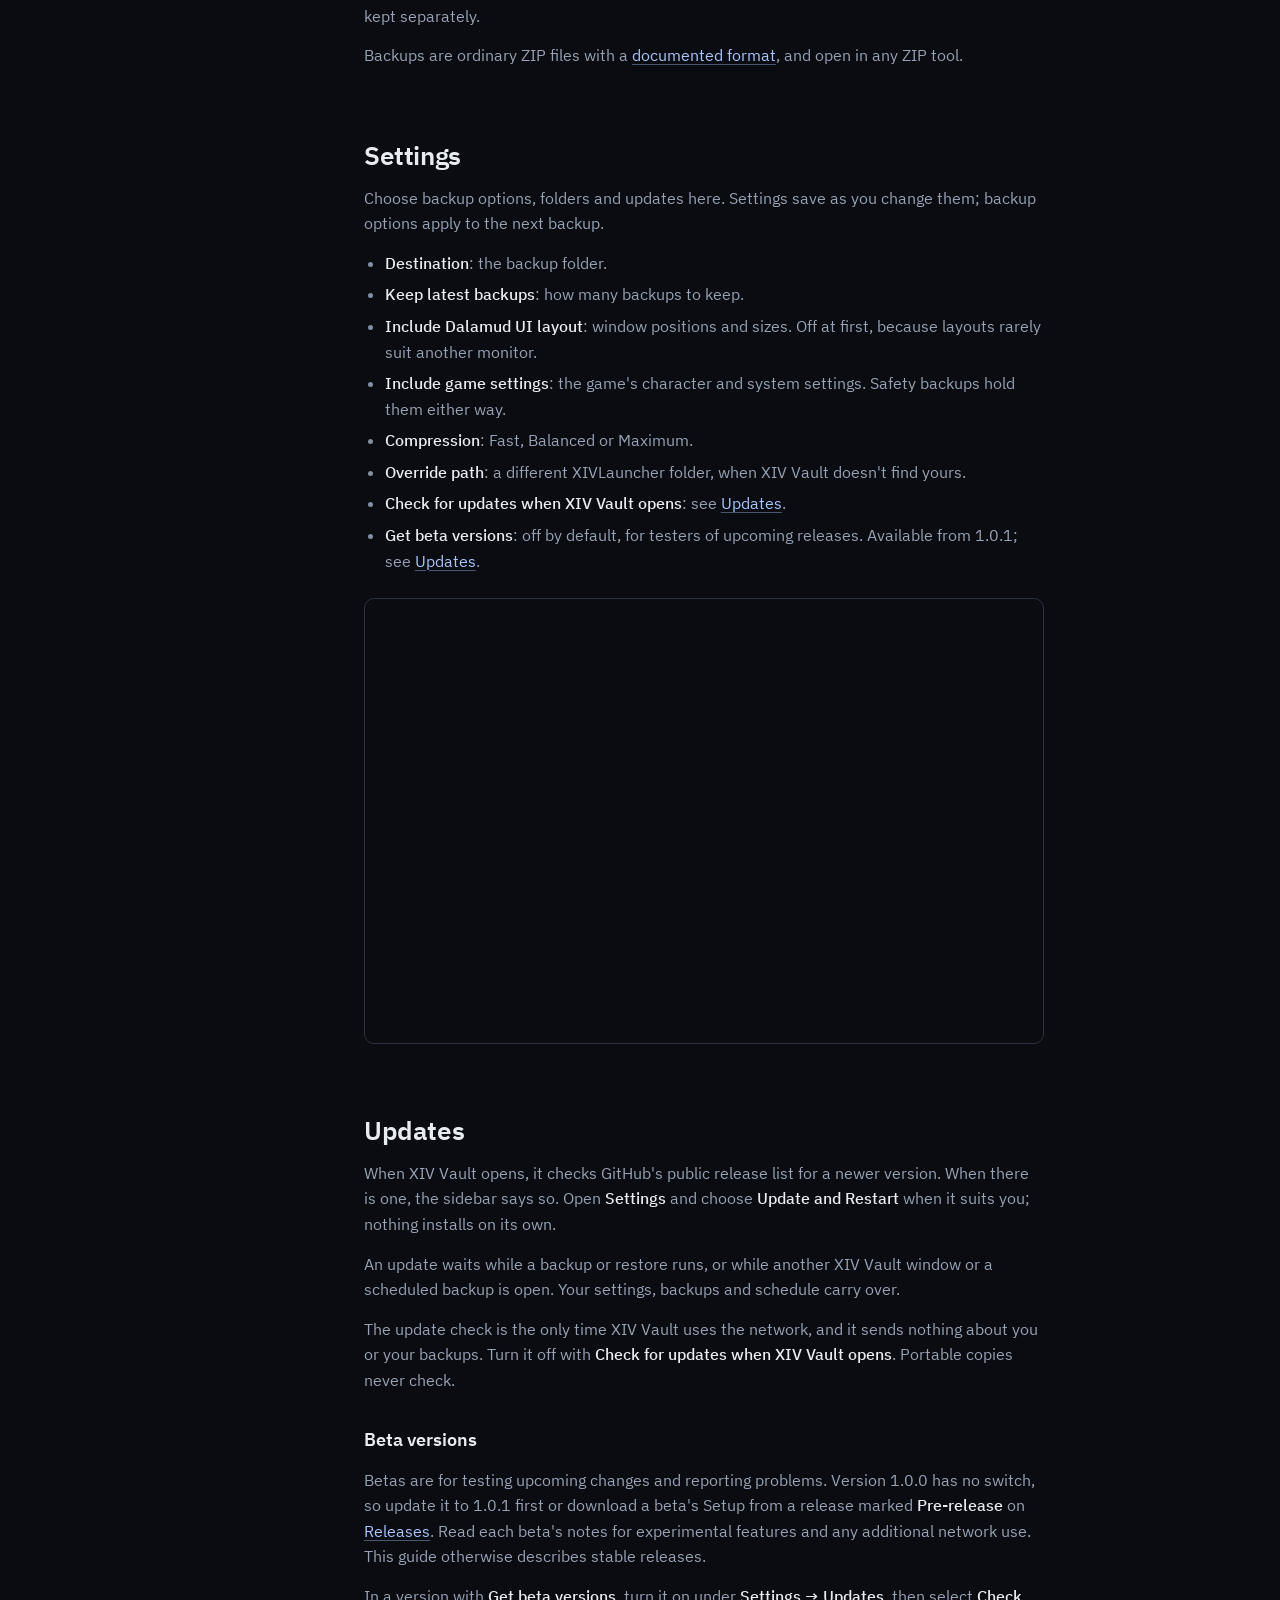
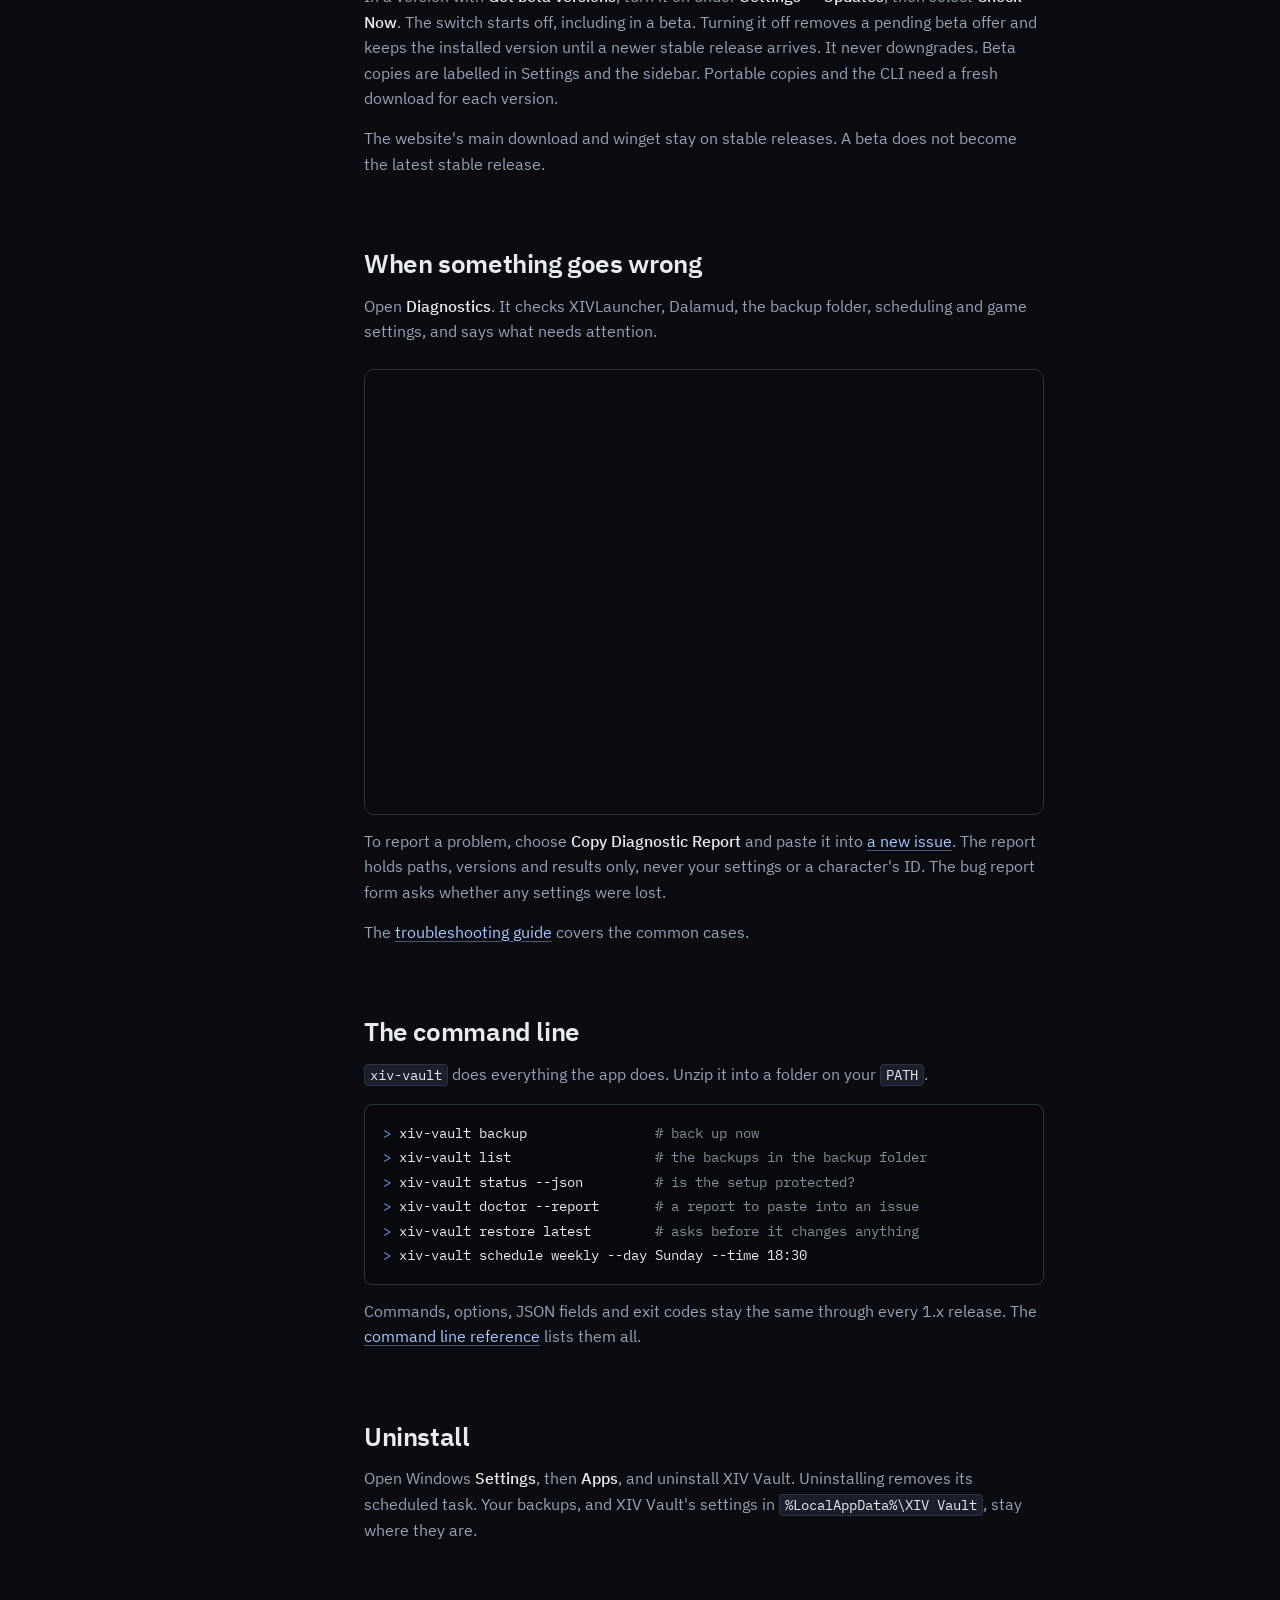
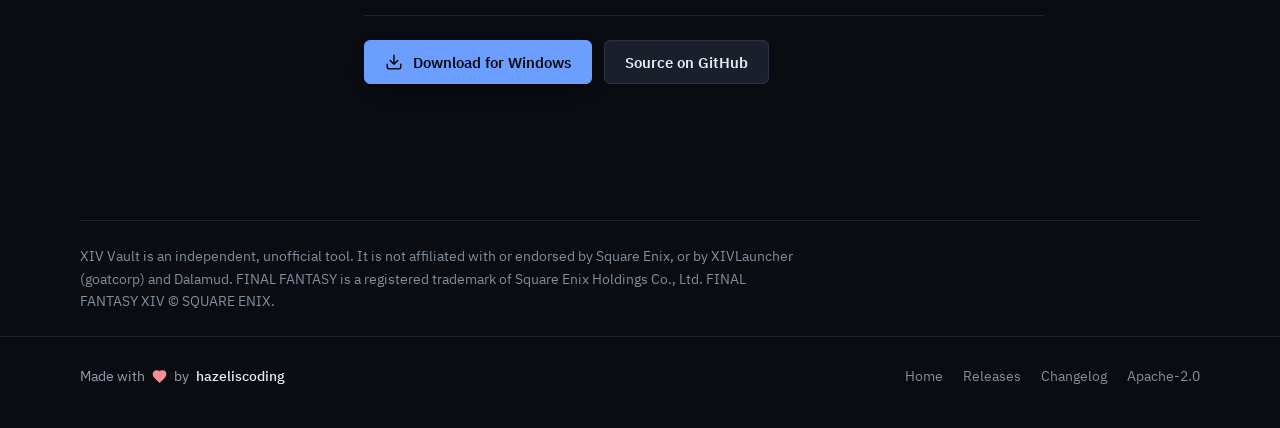
==== commit b256dae6: "docs: say 1.0.1 is the first stable version with the beta switch" ====
--- a/site/guide.html
+++ b/site/guide.html
@@ -205,7 +205,7 @@
             <li><span class="ui">Compression</span>: Fast, Balanced or Maximum.</li>
             <li><span class="ui">Override path</span>: a different XIVLauncher folder, when XIV Vault doesn't find yours.</li>
             <li><span class="ui">Check for updates when XIV Vault opens</span>: see <a href="#updates">Updates</a>.</li>
-            <li><span class="ui">Get beta versions</span>: off by default, for testers of upcoming releases. Available in versions after 1.0; see <a href="#updates">Updates</a>.</li>
+            <li><span class="ui">Get beta versions</span>: off by default, for testers of upcoming releases. Available from 1.0.1; see <a href="#updates">Updates</a>.</li>
           </ul>
           <figure class="shot">
             <a href="assets/generated/settings.png"><img src="assets/generated/settings.png" width="1100" height="720" loading="lazy" decoding="async"
@@ -219,7 +219,7 @@
           <p>An update waits while a backup or restore runs, or while another XIV Vault window or a scheduled backup is open. Your settings, backups and schedule carry over.</p>
           <p>The update check is the only time XIV Vault uses the network, and it sends nothing about you or your backups. Turn it off with <span class="ui">Check for updates when XIV Vault opens</span>. Portable copies never check.</p>
           <h3>Beta versions</h3>
-          <p>Betas are for testing upcoming changes and reporting problems. Download the first beta's Setup from a release marked <strong>Pre-release</strong> on <a href="https://github.com/hazeliscoding/xiv-vault/releases">Releases</a>: version 1.0 cannot opt in. Read that release's notes for experimental features and any additional network use. This guide otherwise describes stable releases.</p>
+          <p>Betas are for testing upcoming changes and reporting problems. Version 1.0.0 has no switch, so update it to 1.0.1 first or download a beta's Setup from a release marked <strong>Pre-release</strong> on <a href="https://github.com/hazeliscoding/xiv-vault/releases">Releases</a>. Read each beta's notes for experimental features and any additional network use. This guide otherwise describes stable releases.</p>
           <p>In a version with <span class="ui">Get beta versions</span>, turn it on under <span class="ui">Settings → Updates</span>, then select <span class="ui">Check Now</span>. The switch starts off, including in a beta. Turning it off removes a pending beta offer and keeps the installed version until a newer stable release arrives. It never downgrades. Beta copies are labelled in Settings and the sidebar. Portable copies and the CLI need a fresh download for each version.</p>
           <p>The website's main download and winget stay on stable releases. A beta does not become the latest stable release.</p>
         </section>
